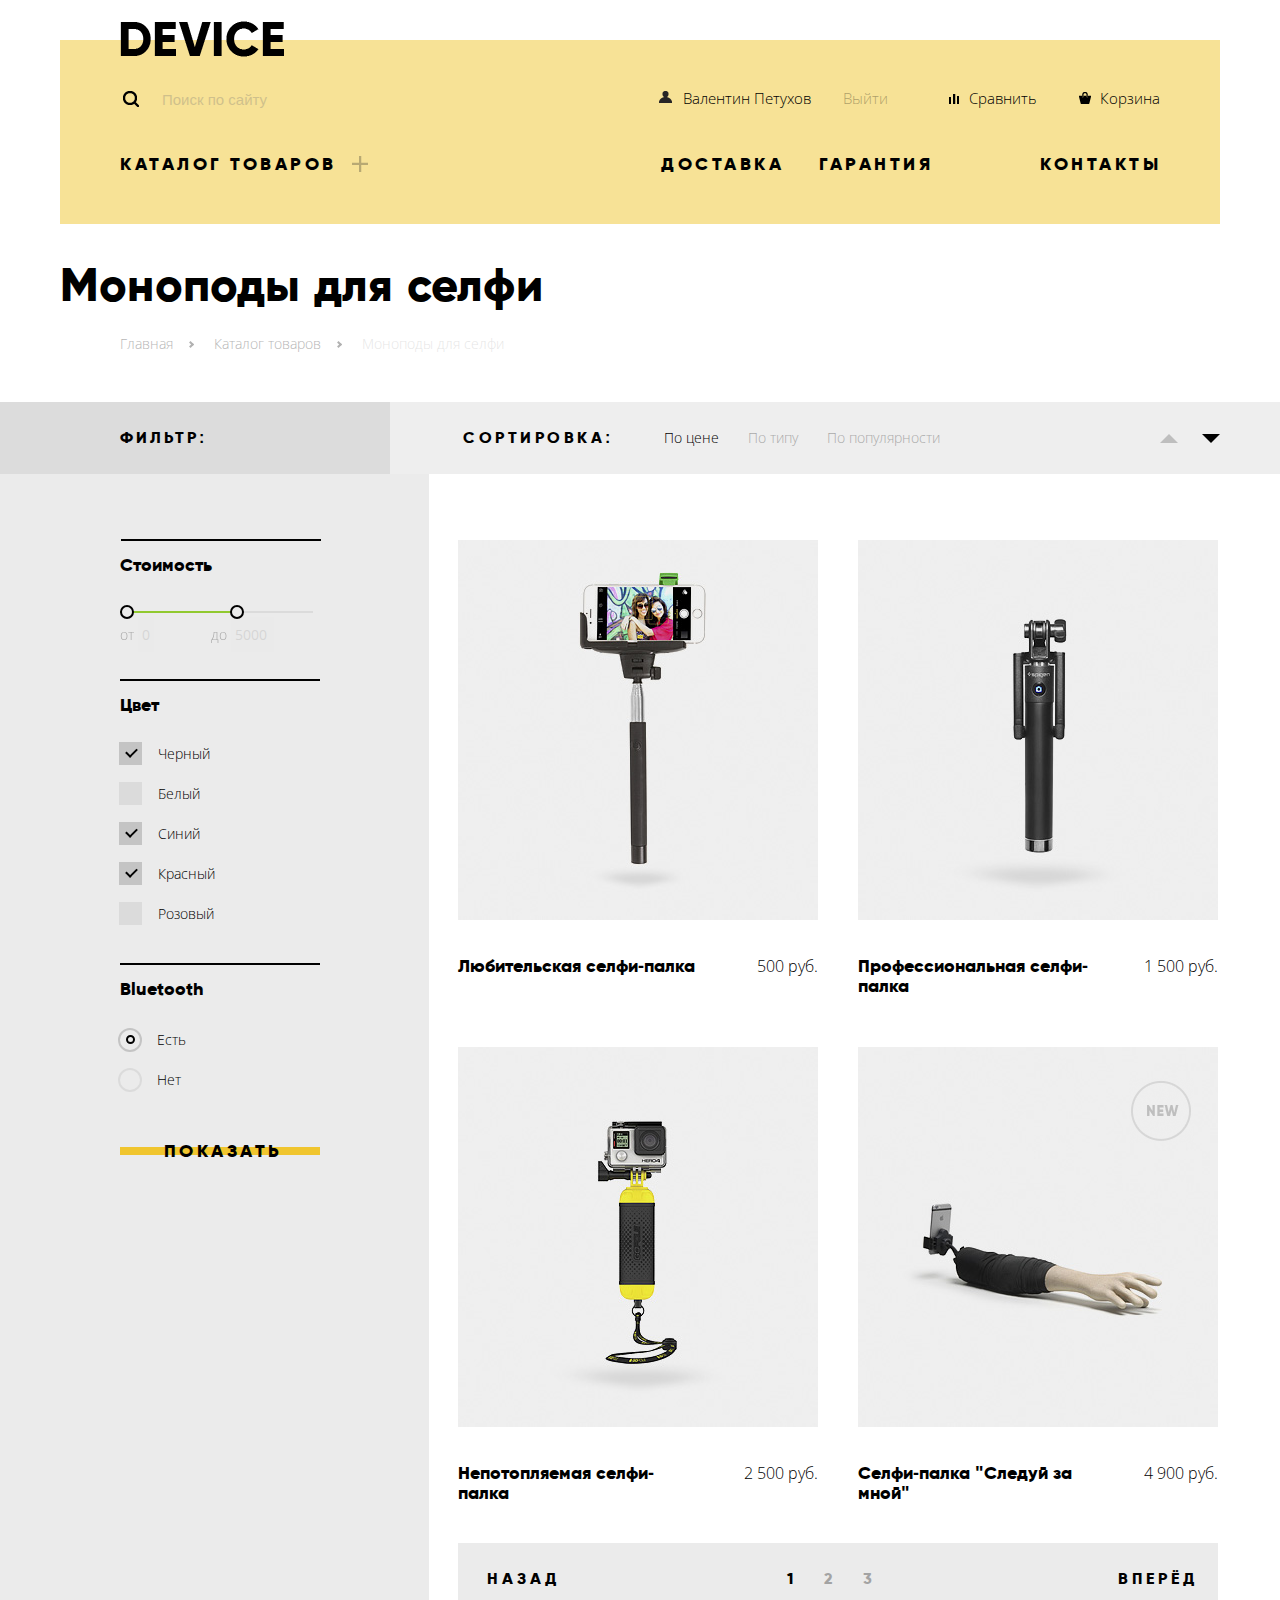
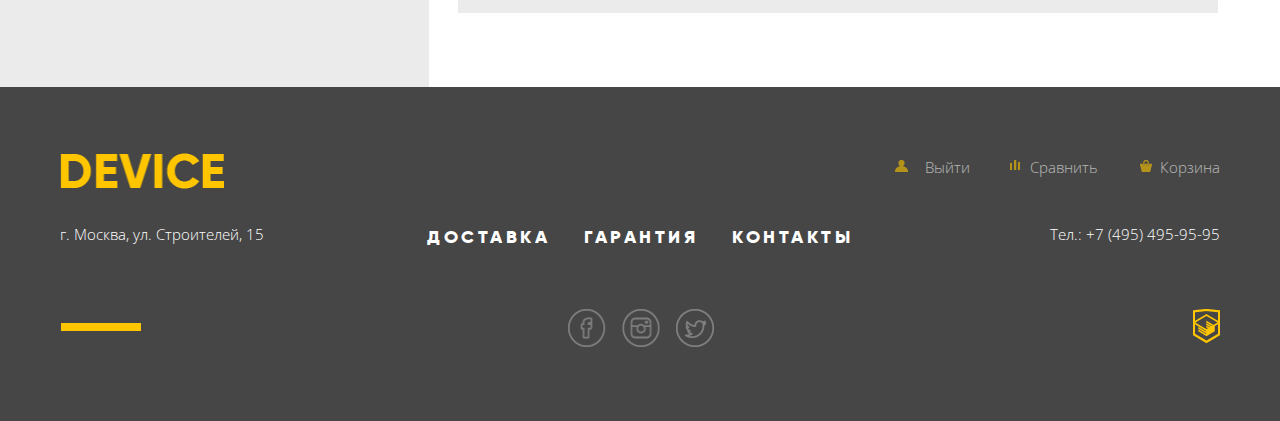
==== catalog.html @ b710d236 "задание 47" ====
<!DOCTYPE HTML>
<html lang="ru">
  <head>
    <meta charset="utf-8">
    <title>Device: Моноподы для селфи</title>
    <link href="https://fonts.googleapis.com/css?family=Open+Sans:300,400&amp;subset=cyrillic" rel="stylesheet">
    <link href="css/style.css" rel="stylesheet">
    <link rel="stylesheet" href="css/normalize.css">
  </head>
  <body>
    <header class="container">
      <div class="page-header">
        <div class="logo">
          <a href="index.html"><img src="img/logo.png" alt="Device" width="164" height="36"></a>
        </div>
        <div class="searcher-and-functions">
          <div class="searcher">
            <form action="https://echo.htmlacademy.ru" method="get">
              <input type="text" id="search" name="search"
              value="" placeholder="Поиск по сайту">
              <label for="search">
                <div class="btn">Найти</div>
              </label>
            </form>
          </div>
          <div class="head-btn user">
            <a href="#" class="btn">Валентин Петухов</a>
          </div>
          <div class="head-btn exit">
            <a href="#" class="btn">Выйти</a>
          </div>
          <div class="head-btn compare">
            <a href="#" class="btn">Сравнить</a>
          </div>
          <div class="head-btn bucket">
            <a href="#" class="btn">Корзина</a>
          </div>
        </div>
        <nav class="nav-menu-header">
            <div class="catalog-header">
              <a href="#"><h2>Каталог товаров</h2></a>
              <div class="hidden-menu">
                <ul>
                  <li><a href="#">Виртуальная реальность</a></li>
                  <li><a href="#">Моноподы для селфи</a></li>
                  <li><a href="#">Экшн-камеры</a></li>
                </ul>
                <ul>
                  <li><a href="#">Фитнес-браслеты</a></li>
                  <li><a href="#">Умные часы</a></li>
                </ul>
                <ul>
                  <li><a href="#">Квадрокоптеры</a></li>
                </ul>
               </div>
            </div>
            <div class="delivery-header"><a href="#"><h2>Доставка</h2></a>
            </div>
            <div class="warranty-header"><a href="#"><h2>Гарантия</h2></a>
            </div>
            <div class="contacts-header"><a href="#"><h2>Контакты</h2></a>
            </div>
        </nav>
      </div>
    </header>
    <main>
      <div class="container">
        <div class="caption">
          <h1>Моноподы для селфи</h1>
        </div>
      </div>
      <div class="container">
        <div class="breadcrumbs">
          <a href="#">Главная</a>
          <a href="#">Каталог товаров</a>
          <span>Моноподы для селфи</span>
        </div>
      </div>
      <div class="head-background">
        <div class="head-content container">
          <div class="head-word">
            <b>Фильтр:</b>
          </div>
          <div class="sorting">
            <b>Сортировка:</b>
            <div class="sort-type">
              <input type="radio" name="sort-me-now" id="prices" checked>
              <label for="prices">По цене</label>
              <input type="radio" name="sort-me-now" id="type">
              <label for="type">По типу</label>
              <input type="radio" name="sort-me-now" id="popular">
              <label for="popular">По популярности</label>
            </div>
            <div class="more-less">
              <input type="radio" name="more" id="more">
              <label for="more"></label>
              <input type="radio" name="more" id="less" checked>
              <label for="less"></label>
            </div>
          </div>
        </div>
      </div>
      <div class="main-background">
        <div class="flex-main-into">
          <div class="flex-form-into">
            <form action="https://echo.htmlacademy.ru" method="get">
              <div class="price-range">
                <p>Стоимость</p>
                <div class="range-controls">
                    <div class="scale">
                      <div class="bar"></div>
                    </div>
                    <div class="toggle toggle-min"></div>
                    <div class="toggle toggle-max"></div>
                </div>
                <div class="price-controls">
                    <label class="min-price">от <input name="min-price" type="text" value="0"></label>
                    <label class="max-price">до <input name="max-price" type="text" value="5000"></label>
                </div>
              </div>
              <div class="color-type">
                <b>Цвет</b>
                <input type="checkbox" name="black" id="black" checked>
                <label for="black">Черный</label>
                <input type="checkbox" name="white" id="white">
                <label for="white">Белый</label>
                <input type="checkbox" name="blue" id="blue" checked>
                <label for="blue">Синий</label>
                <input type="checkbox" name="red" id="red" checked>
                <label for="red">Красный</label>
                <input type="checkbox" name="pink" id="pink">
                <label for="pink">Розовый</label>
              </div>
              <div class="blue-type">
                <b>Bluetooth</b>
                <div>
                  <input type="radio" name="yes-no" id="yes" checked>
                  <label for="yes">Есть</label>
                </div>
                <div>
                  <input type="radio" name="yes-no" id="no">
                  <label for="no">Нет</label>
                </div>
              </div>
            <div class="show-it">
              <a href="#">Показать</a>
            </div>
            </form>
          </div>
          <div class="flex-sorter">
            <div class="stuff-group">
              <article class="item-1">
                <img src="img/item-1.jpg" alt="Любительская селфи-палка"
                  width="360" height="380">
                <div class=name-price>
                  <a href="#">Любительская селфи-палка</a>
                  <div class= "cost">500 руб.</div>
                </div>
                <div class="in-basket">
                  <a href="#">В корзину</a>
                </div>
                <div class="add-to">
                  <a href="#">Добавить к сравнению</a>
                </div>
              </article>
              <article class="item-2">
                <img src="img/item-2.jpg" alt="Профессиональная селфи-палка"
                  width="360" height="380">
                <div class=name-price>
                  <a href="#">Профессиональная селфи-палка</a>
                  <div class= "cost">1 500 руб.</div>
                </div>
                <div class="in-basket">
                  <a href="#">В корзину</a>
                </div>
                <div class="add-to">
                  <a href="#">Добавить к сравнению</a>
                </div>
              </article>
              <article class="item-3">
                <img src="img/item-3.jpg" alt="Непотопляемая селфи-палка"
                  width="360" height="380">
                <div class=name-price>
                  <a href="#">Непотопляемая селфи-палка</a>
                  <div class= "cost">2 500 руб.</div>
                </div>
                <div class="in-basket">
                  <a href="#">В корзину</a>
                </div>
                <div class="add-to">
                  <a href="#">Добавить к сравнению</a>
                </div>
              </article>
              <article class="item-4 new-thing">
                <img src="img/item-4.jpg" alt="Следуй за мной"
                  width="360" height="380">
                <div class=name-price>
                  <a href="#">Селфи-палка "Следуй за мной"</a>
                  <div class= "cost">4 900 руб.</div>
                </div>
                <div class="in-basket">
                  <a href="#">В корзину</a>
                </div>
                <div class="add-to">
                  <a href="#">Добавить к сравнению</a>
                </div>
              </article>
            </div>
            <div class="navigator">
                <div class="backward">
                  <a href="#prev">Назад</a>
                </div>
                <div class="pages">
                  <a class="btn">1</a>
                  <a href="#2" class="btn">2</a>
                  <a href="#3" class="btn">3</a>
                </div>
                <div class="forward">
                  <a href="#next">Вперёд</a>
                </div>
            </div>
          </div>
        </div>
      </div>
    </main>
    <footer class="page-footer">
      <div class="flex-footer">
        <div class="logo-functions">
          <div class="logo">
            <a href="index.html"><img src="img/logo-f.png" alt="DEVICE" width="164" height="36"></a>
          </div>
          <div class="functions">
            <div class="foot-btn enter-f">
              <a href="#" class="btn">Выйти</a>
            </div>
            <div class="foot-btn compare-f">
              <a href="#" class="btn">Сравнить</a>
            </div>
            <div class="foot-btn bucket-f">
              <a href="#" class="btn">Корзина</a>
            </div>
          </div>
        </div>
        <nav class="nav-menu-adress">
          <p>г. Москва, ул. Строителей, 15</p>
          <div class="nav-menu-footer">
            <div class="delivery-footer"><a href="#">Доставка</a>
            </div>
            <div class="warranty-footer"><a href="#">Гарантия</a>
            </div>
            <div class="contacts-footer"><a href="#">Контакты</a>
            </div>
          </div>
          <p>Тел.: +7 (495) 495-95-95</p>
        </nav>
        <div class="friends-home">
          <div class="friends">
            <a class="social-btn" href="https://facebook.com"><img src="img/facebook.png" alt="facebook" width="38" height="38"></a>
            <a class="social-btn" href="https://instagram.com"><img src="img/insta.png" alt="instagram" width="38" height="38"></a>
            <a class="social-btn" href="https://twitter.com"><img src="img/twitter.png" alt="twitter" width="38" height="38"></a>
          </div>
          <div class="academy">
            <a class="btn" href="https://htmlacademy.ru/intensive/htmlcss"><img src="img/htmlacademy.png" alt="Html academy" width="27" height="34"></a>
          </div>
        </div>
        </div>
    </footer>
  </body>
</html>
---- css/style.css ----
@font-face {
    font-family: 'Gilroy-300';
    src: url('./../fonts/gilroy-300-normal.woff2') format('woff2'), url('./../fonts/gilroy-300-normal.woff') format('woff'), url('./../fonts/gilroy-300-normal.ttf') format('truetype');
    font-weight: 300;
    font-style: normal;
}

@font-face {
    font-family: 'Gilroy';
    src: url('./../fonts/gilroy-800-normal.woff2') format('woff2'), url('./../fonts/gilroy-800-normal.woff') format('woff'), url('./../fonts/gilroy-800-normal.ttf') format('truetype');
    font-weight: 800;
    font-style: normal;
}

body {
  font-family: 'Open Sans', 'Roboto', sans-serif;
  font-size: 15px;
  line-height: 30px;
  min-width: 1200px;
  font-weight: 300;
  margin: 0;
  padding: 0;
}

body h1,
body h2 {
  font-family: 'Gilroy', sans-serif;
  font-size: 47px;
  line-height: 60px;
  color: black;
  font-weight: 800;
  font-style: normal;
}

main {
font-family: 'Open Sans', 'Roboto', sans-serif;
font-size: 14px;
line-height: 36px;
font-weight: 300;
background-color: white;
}

.container {
  width: 1160px;
  margin: 0 auto;
  padding: 0 20px;
}

a {
  text-decoration: none;
  color:inherit;
}

.page-header {
  display:flex;
  flex-direction: column;
  padding-left: 60px;
  padding-right: 60px;
  background-image:linear-gradient(to bottom, rgb(255, 255, 255) 40px, rgb(247, 226, 150) 40px);
  position: relative;
  font-size: 15px;
  line-height: 36px;
}

.page-header .logo {
  margin-bottom:11px;
  margin-top:21px;
  margin-left: 0;
}

.logo:hover {
  opacity: 0.6;
}

.logo:active {
  opacity: 0.3;
}

.searcher-and-functions {
  display:flex;
  margin-bottom: 15px;
}

.searcher {
  width:430px;
  margin-right:71px;
  padding-left: 40px;
  position: relative;
}

.searcher::before {
  content: "";
  position: absolute;
  top:11px;
  left:3px;
  background: url("./../img/search.png") no-repeat;
  width: 16px;
  height: 16px;
}

.searcher input {
  background-color: inherit;
  border:none;
  opacity: 0.3;
  margin-right: 156px;
  vertical-align: middle;
  font-size: 15px;
  line-height: 36px;

}

.searcher input:hover {
  opacity: 0.6;
}

.searcher input:focus {
  opacity: 1;
  outline: 0;
}

.searcher input:focus + label {
  display:inline-block;
}

.searcher input:focus + label::before {
  content: "";
  width:441px;
  height:2px;
  background-color: black;
  position:absolute;
  top:36px;
  left:0;
}

.searcher label {
  outline:2px solid black;
  display:none;
  width: 75px;
  text-align: center;
}

.searcher label:hover {
  background-color: black;
  color:white;
  display:inline-block;
}

.searcher label:active {
  color: gray;
}

.searcher label:active::after {
  content: "";
  width:441px;
  height:2px;
  background-color: black;
  position:absolute;
  top:36px;
  left:0;
}

.head-btn {
  width:100px;
  position: relative;
}

.head-btn a {
  padding-left: 27px;
}

.head-btn:hover {
  opacity: 0.6;
}

.head-btn:active {
  opacity: 0.3;
}

.user {
  min-width:160px;
}

.enter {
  margin-right:180px;
}

.enter::before,
.user::before,
.enter-f::before {
  content: "";
  position: absolute;
  top:11px;
  left:3px;
  background: url("./../img/user.png") no-repeat;
  width: 13px;
  height:12px;
}

.exit {
  margin-right: 28px;
}
.exit a {
  opacity: 0.3;
}

.compare{
  margin-right:20px;
}

.compare::before,
.compare-f::before {
  content: "";
  position: absolute;
  top:14px;
  left:7px;
  background: url("./../img/compare.png") no-repeat;
  width: 10px;
  height:10px;
}

.bucket,
.bucket-f {
  text-align: right;
}

.bucket::before,
.bucket-f::before {
  content: "";
  position: absolute;
  top:12px;
  left:18px;
  background: url("./../img/cart.png") no-repeat;
  width: 12px;
  height:12px;
}

.nav-menu-header {
  display:flex;
  margin-bottom: 30px;
}

.nav-menu-header h2 {
font-family: 'Gilroy', sans-serif;
font-size: 18px;
color: black;
font-weight: 800;
font-style: normal;
text-transform: uppercase;
letter-spacing: 3.5px;
padding: 0;
margin: 0;
}

.nav-menu-header h2:hover {
  opacity: 0.6;
}

.nav-menu-header div:active {
  opacity: 0.3;
}

.catalog-header {
  width:350px;
  margin-left:0;
  margin-right: 191px;
  position: relative;
}

.catalog-header::after {
  content: "";
  width:16px;
  height:16px;
  background-color: transparent;
  background-image: url("./../img/plus.png");
  position: absolute;
  top:36%;
  right:102px;
  z-index: 10;
}

.catalog-header::after:hover {
  opacity: 0.6;
}

.delivery-header {
  width:158px;
}

.warranty-header {
  width: 120px;
}

.contacts-header {
  text-align: right;
  width: 120px;
  margin-left: auto;
  margin-right: 0;
  padding-right: 0;

}

.hidden-menu {
  display:flex;
  position:absolute;
  top: 40px;
  left: -60px;
  width: 1160px;
  background-color: rgb(247, 226, 150);
  z-index: 100;
  display: none;
  padding-bottom: 13px;
  padding-top: 13px;

}

.hidden-menu ul {
  list-style: none;
  margin-left: 0;
  margin-right: 40px;
  padding-left: 0;
  width: 160px;
}

.hidden-menu ul:first-child {
  width:200px;
  margin-left: 60px;
}

.hidden-menu a:hover {
  opacity: 0.6;
}

.hidden-menu a:active {
  opacity: 0.3;
}

.catalog-header:hover .hidden-menu {
  display:flex;
}

.shift-container {
  overflow: hidden;
}

.flex-slider-1 {
  display:flex;
  background-image:linear-gradient(to top, rgb(255, 255, 255) 481px, rgb(247, 226, 150) 481px);
  width:3480px;
  height: 595px;
}

.flex-slider-1 h2 {
letter-spacing: 0.8px;
word-spacing: -5px;
line-height: 57px;
margin-bottom:0;
}

.slider-shifter {
  position: relative;
}

.slider-shifter input[type=radio] {
    display: none;
}

.slider-controls label {
    display: inline-block;
    width: 4px;
    height: 4px;
    padding-right: 0 17px;
    border: 3px solid rgb(0, 0, 0);
    opacity: 0.3;
    border-radius: 50%;
    cursor: pointer;
    z-index: 11;
    position: absolute;
}

.slider-controls label:first-child{
  top:334px;
  left:1001px;
}

.slider-controls label:nth-child(2){
  top:334px;
  left:1034px;
}

.slider-controls label:last-child{
  top:334px;
  left:1067px;
}

.flex-slider-1 article {
  display:flex;
  width:1160px;
}

#btn-1:hover ~ .slider-controls label[for="btn-1"],
#btn-2:hover ~ .slider-controls label[for="btn-2"],
#btn-3:hover ~ .slider-controls label[for="btn-3"] {
    opacity: 0.4;
}

#btn-1:checked ~ .slider-controls label[for="btn-1"],
#btn-2:checked ~ .slider-controls label[for="btn-2"],
#btn-3:checked ~ .slider-controls label[for="btn-3"] {
    opacity: 1;
}

#btn-1:checked ~.shift-container .flex-slider-1 {
    transform:translate(0);
}

#btn-2:checked ~.shift-container .flex-slider-1 {
    transform:translate(-1160px);
}

#btn-3:checked ~.shift-container .flex-slider-1 {
    transform:translate(-2320px);
}


.flex-slider-1 .promo-1 img {
  margin-left:91px;
  margin-top: 4px;
  margin-right: 125px;
}

.flex-slider-1 .promo-2 img {
  margin-left:120px;
  margin-top: 15px;
  margin-right: 135px;
}

.flex-slider-1 .promo-3 img {
  margin-left: 30px;
  margin-top: 68px;
  margin-right: 44px;
}

.flex-slider-1 .artic-text {
  margin-right: 0px;
  padding-right: 0;
  padding-top: 43px;
  width: 510px;
  display:flex;
  flex-direction: column;
  position: relative;
}

.flex-slider-1 .artic-text::before {
  content: "";
  width: 100px;
  height: 7px;
  position: absolute;
  background-color: white;
  top:40px;
  left:1px;
}

.promo-1 .artic-text::after {
  content: "01";
  font-family: 'Gilroy', sans-serif;
  font-size: 179px;
  position: absolute;
  left: 330px;
  top:65px;
  color: white;
  z-index: -10;
}

.promo-2 .artic-text::after {
  content: "02";
  font-family: 'Gilroy', sans-serif;
  font-size: 179px;
  position: absolute;
  left: 330px;
  top:65px;
  color: white;
  z-index: -10;
}

.promo-3 .artic-text::after {
  content: "03";
  font-family: 'Gilroy', sans-serif;
  font-size: 179px;
  position: absolute;
  left: 330px;
  top:65px;
  color: white;
  z-index: -10;
}

.artic-text p {
  margin-bottom: 40px;
  margin-top: 19px;
  word-spacing: 1px;
  width:450px;
  line-height: 30px;
}
.flex-slider-1 .details {
  height:40px;
  width:220px;
  text-align: center;
  margin-left: 2px;
  position:relative;
  margin-bottom: 50px;
}

.flex-slider-1 .details::before {
  content:"";
  position: absolute;
  width:220px;
  height: 8px;
  background-color: rgb(240, 197, 46);
  top:15px;
  left:0;
  z-index: -10;
}

.flex-slider-1 .details:hover {
  background-color: rgb(240, 197, 46);
}

.details a {
  text-decoration: none;
  width:220px;
  font-family: 'Gilroy', sans-serif;
  font-size: 18px;
  color: black;
  font-weight: 800;
  font-style: normal;
  text-transform: uppercase;
  letter-spacing: 3.5px;
  vertical-align: middle;
  display: inline-block;
}

.details a:active {
  opacity: 0.3;
}

.article-options {
  display: flex;
  justify-content: flex-start;
  font-family: 'Open Sans', 'Roboto', sans-serif;
  font-size: 13px;
  line-height: 20px;
  font-weight: 300;
  width: 460px;
  margin:0;
  padding:0;
}

.article-options div {
  width:140px;
}

.article-options div:first-child {
  width:160px;
}

.article-options p {
  font-family: 'Gilroy', sans-serif;
  font-size: 36px;
  color: black;
  font-weight: 300;
  font-style:normal;
  line-height: 55px;
  margin:0;
  padding:0;
  padding-bottom: 5px;
}

.catalog-flex {
  display: flex;
  justify-content: space-between;
  list-style: none;
}

.catalog-flex p {
  text-decoration: none;
  font-family: 'Gilroy', sans-serif;
  font-size: 16px;
  line-height: 22px;
  color: black;
  font-weight: 800;
  font-style: normal;
  letter-spacing: 1.2px;
  width:160px;
}

.catalog-flex .catalog-image {
  width:160px;
  height:160px;
  background-color: rgb(247, 226, 150);
  text-align: center;
  margin-bottom: 36px;
  position:relative;
}

.catalog-flex li:hover .catalog-image {
  background-color: rgb(240, 197, 46);
}

.catalog-flex li:active img,
.catalog-flex li:active p {
  opacity:0.3;
}

.catalog-flex img {
  position: absolute;
  top: 50%;
  left: 50%;
  transform: translate(-50%, -50%);
}

.catalog-flex li:nth-child(2) img {
  top: 63%;
}

.slider-shifter-2 {
  display:flex;
  margin: 0 auto;
  background-image:linear-gradient(to bottom, rgb(255, 255, 255) 168px, rgb(229, 229, 229) 168px, rgb(229, 229, 229) 456px, rgb(255, 255, 255) 456px );
  padding: 56px 140px 135px 180px;
  position: relative;
}

.slider-controls-2 {
  width:280px;
  padding-top: 58px;
  position: relative;
}

.slider-controls-2 ul {
  list-style: none;
  font-family: 'Gilroy', sans-serif;
  font-size: 16px;
  color: black;
  font-weight: 800;
  font-style: normal;
  text-transform: uppercase;
  letter-spacing: 3.5px;
  padding-left: 2px;
  padding-top: 20px;
}

.slider-controls-2 li {
  margin-bottom: 25px;
  width:160px;
  height:40px;
  text-align: center;
  position: relative;
  vertical-align: middle;
}

.slider-shifter-2 input[type=radio] {
  display: none;
}

.shift-container-2 {
  overflow: hidden;
  width:880px;
}

.flex-slider-2 {
  display: flex;
  width:2640px;
}

.flex-slider-2 div {
  display: flex;
  width:880px;
  height:320px;
  padding-left: 120px;
  padding-top: 40px;
  flex-direction: column;
  flex-wrap: wrap;
  }

.slider-controls-2 label {
  position: relative;
}

#btn-11:checked ~ .slider-controls-2 label[for="btn-11"],
#btn-12:checked ~ .slider-controls-2 label[for="btn-12"],
#btn-13:checked ~ .slider-controls-2 label[for="btn-13"] {
    color: rgb(236, 215, 126);

}

.slider-controls-2 li::before {
  content: "";
  width:160px;
  height:8px;
  background-color: rgb(240, 197, 46);
  position: absolute;
  top:14px;
  left:-2px;
}

.slider-controls-2 label:hover,
.slider-controls-2 li:hover {
  cursor: pointer;
}

.slider-controls-2 li:hover::before {
  content: "";
  width:160px;
  height:40px;
  background-color: rgb(240, 197, 46);
  position: absolute;
  top:-3px;
  left:-2px;
}

#btn-11:checked ~ .slider-controls-2 li:first-child::before,
#btn-12:checked ~ .slider-controls-2 li:nth-child(2)::before,
#btn-13:checked ~ .slider-controls-2 li:last-child::before {
  content: "";
  width:280px;
  height:40px;
  background-color: black;
  position: absolute;
  top:-3px;
  left:-2px;
}

.slider-controls-2::after {
  content: "";
  width:7px;
  height:320px;
  background-color: black;
  position: absolute;
  top:12px;
  right:-5px;
}

.shift-container-2 h2 {
  letter-spacing: 1.1px;
  padding:0;
  margin:0;
  padding-top: 38px;
  padding-left: 2px;
  padding-bottom: 12px;
}

.shift-container-2 p {
  letter-spacing: 0.3px;
  width: 400px;
  line-height: 30px;
}

.shift-container-2 img {
  margin-top: 57px;
  margin-left: 93px;
}

#btn-11:checked ~.shift-container-2 .flex-slider-2 {
    transform:translate(0);
}

#btn-12:checked ~.shift-container-2 .flex-slider-2 {
    transform:translate(-880px);
}

#btn-13:checked ~.shift-container-2 .flex-slider-2 {
    transform:translate(-1760px);
}

.firms {
  display: flex;
  justify-content: space-between;
  align-items: center;
  margin-bottom: 98px;
}

.firms a {
  display: inline-block;
  width: 260px;
  height: 100px;
  background-image:url("./../img/sprites.png");
}

.firms a:hover {
  background-position: -298px 0;
}

.firms a:nth-child(2) {
  background-position: 0 -149px;
}

.firms a:nth-child(2):hover {
  background-position: -298px -148px;
}

.firms a:nth-child(3) {
  background-position: 0 -297px;
}

.firms a:nth-child(3):hover {
  background-position: -297px -298px;
}

.firms a:nth-child(4) {
  background-position: 0 -447px;
}

.firms a:nth-child(4):hover {
  background-position: -297px -446px;
}

.about-and-contacts {
  display: flex;
  padding-bottom: 78px;
}

.about-and-contacts h2 {
  padding: 0;
  margin: 0;
  word-spacing: -6px;
  letter-spacing: 1px;
  padding-top: 40px;
  padding-bottom: 22px;
}

.about-and-contacts .about-us {
  width:520px;
}

.about-us,
.contacts {
  position: relative;
}

.about-and-contacts p {
  padding-bottom: 15px;
  font-size: 15px;
  line-height: 30px;
}

.about-us ul {
  list-style: none;
  font-family: 'Gilroy', sans-serif;
  font-size: 16px;
  line-height: 30px;
  font-weight: 800;
  font-style: normal;
  padding-top: 42px;
  padding-left: 37px;
}

.about-us li {
  margin-bottom: 10px;
  position: relative;
}

.about-us li::before {
  content: "";
  width: 4px;
  height: 4px;
  border: 3px solid rgb(0, 0, 0);
  border-radius: 50%;
  opacity: 0.3;
  z-index: 11;
  position: absolute;
  top:10px;
  left:-35px;
}

.contacts p {
  padding-left: 2px;
}

.about-us::before {
  content: "";
  width:80px;
  height: 7px;
  background-color: black;
  position: absolute;
  top:-6px;
  left:1px;
}

.contacts::before {
  content: "";
  width:80px;
  height: 7px;
  background-color: black;
  position: absolute;
  top:-6px;
  left:81px;
}

.about-and-contacts .about-more {
  height:40px;
  width:260px;
  text-align: center;
  position:relative;
  margin-top: 60px;
  z-index: 2;
}

.about-and-contacts .about-more::before {
  content:"";
  position: absolute;
  width:260px;
  height: 8px;
  background-color: rgb(240, 197, 46);
  top: 15px;
  left:0;
  z-index: -10;
}

.about-and-contacts a {
  text-decoration: none;
  font-family: 'Gilroy', sans-serif;
  font-size: 18px;
  font-weight: 800;
  font-style: normal;
  text-transform: uppercase;
  letter-spacing: 3.5px;
  vertical-align: middle;
  display: inline-block;
  margin-left: 6px;
}

.about-and-contacts .about-more:hover {
  background-color: rgb(240, 197, 46);
}

.about-more a:active {
  opacity: 0.3;
}
.about-and-contacts .contacts {
  width: 560px;
  padding-left:78px;
}

.contacts img {
  padding:0;
  margin:0;
  padding-top: 5px;
}

.contacts .about-more {
  margin-left: 3px;
}

.page-footer {
  background-color: rgb(70, 70, 70);
}

.flex-footer {
  display: flex;
  flex-direction: column;
  color:white;
  width: 1160px;
  margin: 0 auto;
  padding: 65px 0;
  position: relative;
}

.logo-functions,
.nav-menu-adress,
.nav-menu-footer,
.functions {
  display: flex;
  justify-content: space-between;
  align-items: center;
}

.logo {
  width: 164px;
}

.functions {
  align-self: flex-end;
  margin-bottom: 17px;
}

.foot-btn {
  width: 85px;
  opacity: 0.6;
  margin-left: 20px;
  position: relative;
}

.foot-btn:hover {
  opacity: 1;
}

.enter-f::before {
  background: url("./../img/user-f.png") no-repeat;
}

.compare-f::before {
  background: url("./../img/compare-f.png") no-repeat;
}

.bucket-f::before {
  background: url("./../img/cart-f.png") no-repeat;
}

.enter-f::before,
.compare-f::before,
.bucket-f::before {
  top:8px;
  left:-20px;
}

.enter-f::before {
  left: -30px;
}

.bucket-f::before {
  left:5px;
}

.nav-menu-adress,
.nav-menu-footer {
  padding-top: 5px;
}

.nav-menu-footer div{
  font-family: 'Gilroy', sans-serif;
  font-size: 18px;
  line-height: 24px;
  color: white;
  font-weight: 800;
  font-style: normal;
  text-transform: uppercase;
  letter-spacing: 3.5px;
  margin-right: 34px;
}

.nav-menu-footer div:hover,
.academy:hover,
.friends a:hover {
    opacity: 0.6;
}

.nav-menu-footer div:active,
.academy:active,
.foot-btn:active {
    opacity: 0.3;
}

.friends-home {
  display: flex;
  justify-content: flex-end;
  padding-top: 45px;
}

.friends::after {
  content: "";
  width:80px;
  height: 8px;
  background-color: rgb(255, 198, 0);
  position: absolute;
  right:585px;
  bottom:25px;
}

.friends {
  margin:auto;
  padding-left: 40px;
  position: relative;
}

.friends a {
  margin-right: 12px;
  opacity: 0.3;
}

.friends a:active {
  opacity: 0.1;
}

.modal-content-map {
  position: fixed;
  top: 15%;
  left: 19%;
  display: none;
  width: 960px;
  height: 560px;
  box-shadow: 0 10px 20px rgba(70, 70, 70, 0.5);
  z-index: 15;
}

.js-open-map {
  cursor: pointer;
}

.modal-content-show {
  display: flex;
}

.modal-content-show-2 {
  display: flex;
}

.modal-content-close {
  position: absolute;
  top: 20px;
  right: 20px;
  border-radius: 50%;
  width: 50px;
  height: 50px;
  font-size: 0;
  background-color: rgb(247, 226, 150);
  border: 0;
  cursor: pointer;
}

.modal-content-close::before {
  content: "";
  position: absolute;
  width:23px;
  height: 22px;
  top: 27%;
  left: 27%;
  background-color: transparent;
  background-image: url("./../img/modal-close.png");
  z-index: 140;
}

.write-us {
  display: none;
  position: fixed;
  top: 15%;
  left: 19%;
  width: 760px;
  height: 554px;
  background-color: rgb(255, 255, 255);
  box-shadow: 0 10px 20px rgba(70, 70, 70, 0.5);
  z-index: 15;
  justify-content: space-between;
  flex-wrap: wrap;
  padding: 0 100px;
}

.write-us div {
  display: flex;
  flex-direction: column;
}

.your-user,
.your-mail,
.your-text {
  background-color: rgb(242, 242, 242);
}

.your-user,
.your-mail {
  width: 360px;
  height: 50px;
}

.write-us label {
  text-decoration: none;
  font-family: 'Gilroy', sans-serif;
  font-size: 16px;
  line-height: 22px;
  color: black;
  font-weight: 800;
  font-style: normal;
  letter-spacing: 1.2px;
}

.first-field,
.second-field {
  margin-top: 100px;
  margin-bottom: 15px;
}

.third-field {
  margin-bottom: 10px;
}

.send-btn {
  border: none;
  background: none;
  text-decoration: none;
  font-family: 'Gilroy', sans-serif;
  font-size: 16px;
  font-weight: 800;
  font-style: normal;
  text-transform: uppercase;
  letter-spacing: 3.5px;
  vertical-align: middle;
  display: inline-block;
  position: relative;
  margin: 0;
  padding: 0;
  margin-bottom: 70px;
  height: 40px;
  text-align: center;
  width:200px;
}

.send-btn::before {
  content:"";
  position: absolute;
  width:200px;
  height: 8px;
  background-color: rgb(240, 197, 46);
  top: 15px;
  left: 0px;
  z-index: -10;
}

.send-btn:hover {
  background-color: rgb(240, 197, 46);
}

.modal-content-close-2 {
    position: absolute;
    top: 20px;
    right: 20px;
    border-radius: 50%;
    width: 50px;
    height: 50px;
    font-size: 0;
    background-color: rgb(247, 226, 150);
    border: 0;
    cursor: pointer;
  }

  .modal-content-close-2::before {
    content: "";
    position: absolute;
    width:23px;
    height: 22px;
    top: 27%;
    left: 27%;
    background-color: transparent;
    background-image: url("./../img/modal-close.png");
    z-index: 140;
  }
}

/*=============Стили второго слайдв==================== */

.caption {
  padding: 3px 0px 0px 60px;
}

.caption h1 {
  letter-spacing: 0.2px;
  margin-bottom: 0;
}

.breadcrumbs {
  padding-left: 60px;
  padding-bottom: 40px;
  padding-top: 11px;
  margin:0;
}

.breadcrumbs a {
  position: relative;
  padding-right: 37px;
  opacity: 0.3;
  color: inherit;
}

.breadcrumbs a:hover {
  opacity: 0.6
}

.breadcrumbs a:active {
  opacity: 0.1;
}

.breadcrumbs span {
  opacity: 0.1;
}

.breadcrumbs a:first-child::after,
.breadcrumbs a:nth-child(2)::after {
  content: "";
  width: 3px;
  height: 3px;
  border: 2px solid black;
  position: absolute;
  top:8px;
  right:17px;
  transform: rotate(45deg);
  border-left: none;
  border-bottom: none;
}

.head-background {
  min-height: 70px;
  background-image: linear-gradient(to right, rgb(220, 220, 220) 33.5%, rgb(238, 238, 238) 33.5%);
}

.head-content {
  display:flex;
  justify-content: space-between;
  min-height: 70px;
}

.head-word  {
  margin: 0;
  width: 328px;
  position: relative;
  font-family: 'Gilroy', sans-serif;
  font-size: 16px;
  font-weight: 800;
  font-style: normal;
  text-transform: uppercase;
  letter-spacing: 3px;
  background-color: rgb(220, 220, 220);
  align-self: center;
  padding: 18px 0;
}

.head-word b {
  padding-left: 60px;
}

.head-word::after {
  content: "";
  width:200px;
  height:2px;
  position:absolute;
  background-color: rgb(0, 0, 0);
  top: 137px;
  left: 61px;
  z-index: 10;
}

.head-content .sorting {
  display: flex;
  position: relative;
  justify-content: space-between;
  align-self: center;
  width: 760px;
  flex-wrap: wrap;
  background-color: rgb(238, 238, 238);
  padding: 18px 0 18px 70px;
}

.sorting b {
  font-family: 'Gilroy', sans-serif;
  font-size: 16px;
  font-weight: 800;
  font-style: normal;
  text-transform: uppercase;
  letter-spacing: 3.5px;
  padding-left: 3px;
}

.sort-type {
  display: flex;
  justify-content: flex-start;
  flex-grow: 1;
  padding-left: 50px;
}

.sort-type label {
  padding-right: 29px;
  opacity: 0.3;
}

.sort-type input[type="radio"]:checked + label {
  opacity: 1;
}

.sort-type label:hover {
  opacity: 0.6;
}

.sort-type label:active {
  opacity: 1;
}

.sort-type a {
  text-decoration: none;
  color: inherit;
}
.sort-type input {
  display: none;
}

.more-less {
  position: relative;
  width: 60px;
}

.more-less label:first-of-type:after {
  content: "";
  position: absolute;
  border: 9px solid black;
  border-top-width: 0;
  border-bottom-color: black;
  border-right-color: transparent;
  border-left-color: transparent;
  top: 14px;
  left: 0px;
}

.more-less label:last-child:after {
  content: "";
  position: absolute;
  border: 9px solid black;
  border-bottom-width: 0;
  border-top-color: black;
  border-right-color: transparent;
  border-left-color: transparent;
  top: 14px;
  right: 0px;
}

.more-less label {
  opacity:0.2;
}

.more-less input[type="radio"]:checked + label {
  opacity:1;
}

.more-less label:hover {
  opacity:0.4;
}

.more-less label:active {
  opacity: 1;
}

.more-less input {
  display: none;
}


.flex-main-into {
  display: flex;
  width: 1160px;
  margin: 0 auto;
  padding: 0
}

.flex-form-into {
  width:268px;
  padding-right: 0px;
  padding-left: 60px;
  background-color: rgb(235, 235, 235);
  position: relative;
}

.main-background {
  background-image: linear-gradient(to right, rgb(235, 235, 235) 33.5%, rgb(255, 255, 255) 33.5%);
  min-height: 1213px;
}

.price-range {
  padding-top: 55px;
  padding-bottom: 8px;
}

.price-range p {
  font-family: 'Gilroy', sans-serif;
  font-size: 18px;
  color: black;
  font-weight: 800;
  font-style: normal;
  position: relative;
  padding-bottom: 10px;
}

.range-controls {
  padding-right: 75px;
  padding-bottom: 4px;
  position: relative;
}

.range-controls .scale {
  height: 2px;
  background: rgb(219, 219, 219);
}

.range-controls .bar {
  width: 60%;
  height: 2px;
  background: rgb(145, 201, 47);
}

.range-controls .toggle {
  position: absolute;
  top: -6px;
  left: 0px;
  cursor: pointer;
  width:10px;
  height:10px;
  border-radius: 50%;
  position:absolute;
  border:2px solid black;
  background: rgb(235, 235, 235);
  z-index: 10;
}

.range-controls .toggle:active {
  border:2px solid white;
  background: green;
}

.range-controls .toggle-max {
  left: 110px;
}

.price-controls {
  font-size: 0;
}

.price-controls label {
  font-size: 14px;
  display: inline-block;
  width: 34%;
  opacity: 0.3;
}

.price-controls input {
  font-family: 'Open Sans', 'Roboto', sans-serif;
  font-size: 14px;
  width: 8px;
  padding: 8px 4px;
  text-align: center;
  color: black;
  opacity: 0.3;
  border: none;
  background: rgb(235, 235, 235);
}

.max-price input {
  text-align: left;
  width: 35px;
}

.color-type b {
  font-family: 'Gilroy', sans-serif;
  font-size: 18px;
  font-weight: 800;
  font-style: normal;
  padding-bottom: 13px;
}

.color-type {
  display: flex;
  flex-direction: column;
  position: relative;
  min-height:284px;
  padding-top: 21px;
}

.color-type::before {
  content: "";
  width:200px;
  height:2px;
  position:absolute;
  background-color: rgb(0, 0, 0);
  top:13px;
  left:0px;
}

.color-type::after {
  content: "";
  width:200px;
  height:2px;
  position:absolute;
  background-color: rgb(0, 0, 0);
  top:297px;
  left:0px;
}

.color-type input[type="checkbox"] {
  display: none;
}

.color-type label {
  padding-left:38px;
  position: relative;
  margin-bottom: 4px;
}

.color-type label::before {
  content: "";
  width:23px;
  height:23px;
  position:absolute;
  background-color: rgb(219, 219, 219);
  top:6px;
  left:-1px;
  z-index: 15;
}

.color-type label:hover::before {
  background-color: rgb(206, 206, 206);
}

input[type="checkbox"]:checked + label::after {
  content: "";
  width:9px;
  height:5px;
  position:absolute;
  border:2px solid black;
  top:12px;
  left:6px;
  border-top: none;
  border-right: none;
  transform: rotate(-45deg);
  z-index: 20;
}

input[type="checkbox"]:checked + label::before {
  background-color: rgb(196, 196, 196);
}

.blue-type {
  display: flex;
  flex-direction: column;
  height:126px;
}

.blue-type b {
  font-family: 'Gilroy', sans-serif;
  font-size: 18px;
  font-weight: 800;
  font-style: normal;
  padding-bottom: 15px;
}

.blue-type input[type=radio] {
  display: none;
}

.blue-type div {
  padding-left: 37px;
  position: relative;
  padding-bottom: 4px;
}

.blue-type label:hover,
.color-type label:hover {
  cursor: pointer;
}

.blue-type label::after {
  content:"";
  width:20px;
  height:20px;
  position:absolute;
  border-radius: 50%;
  border:2px solid rgb(219, 219, 219);
  top:6px;
  left:-2px;
}

.blue-type label:hover::after {
  border:2px solid rgb(206, 206, 206);
}

.blue-type input[type="radio"]:checked + label::before {
  content:"";
  width:5px;
  height:5px;
  position:absolute;
  border-radius: 50%;
  border:2px solid black;
  top:13px;
  left:6px;
  z-index: 10;
}

.blue-type input[type="radio"]:checked + label::after {
  border:2px solid rgb(196, 196, 196);
}

.show-it {
  position: relative;
  height:40px;
  width:200px;
  text-align: center;
  margin-top: 31px;
  z-index: 2;
}

.show-it a {
  text-decoration: none;
  font-family: 'Gilroy', sans-serif;
  font-size: 18px;
  font-weight: 800;
  font-style: normal;
  text-transform: uppercase;
  letter-spacing: 3.5px;
  vertical-align: middle;
  padding: 5px 0;
  margin-left: 6px;
  display: inline-block;
}

.show-it a:active {
  opacity: 0.3;
}

.show-it::before {
  content:"";
  position: absolute;
  width:200px;
  height: 8px;
  background-color: rgb(240, 197, 46);
  top:19px;
  left:0;
  z-index: -1;
}

.show-it:hover {
  background-color: rgb(240, 197, 46);
}

.flex-sorter {
  display: flex;
  padding-left: 70px;
  padding-top: 0px;
  margin:0;
  width:760px;
  flex-direction: column;
}

.stuff-group {
  display: flex;
  flex-direction: row;
  flex-wrap: wrap;
  padding-top: 45px;
}

.stuff-group article {
  width:360px;
  position:relative;
}

.stuff-group article:hover img {
  opacity: 0.7;
}

article:hover .in-basket {
  visibility: visible;
}

article:hover .add-to {
  visibility: visible;
}

article .name-price {
  display:flex;
  justify-content: space-between;
  align-items: baseline;
  padding-bottom: 20px;
}

.cost {
  font-size: 16px;
}

.stuff-group article:nth-child(2n) {
  margin-left: 40px;
}

.new-thing::after {
  content: "";
  position: absolute;
  background: url("./../img/new.png") no-repeat center;
  top:52px;
  right:25px;
  z-index: 100;
  width:64px;
  height:65px;
}

.name-price a {
  font-family: 'Gilroy', sans-serif;
  font-size: 18px;
  line-height: 20px;
  font-weight: 800;
  font-style: normal;
  width: 245px;
  padding-bottom: 10px
}

.stuff-group img {
  padding-bottom: 15px;
  padding-top: 21px;
}

.in-basket {
  position: absolute;
  height:40px;
  width:200px;
  display:flex;
  margin-top: 31px;
  margin-left: -2px;
  z-index: 2;
  top:31%;
  left:21%;
  visibility: hidden;
  text-align: center;
}

.in-basket a {
  text-decoration: none;
  font-family: 'Gilroy', sans-serif;
  font-size: 18px;
  font-weight: 800;
  font-style: normal;
  text-transform: uppercase;
  letter-spacing: 3.5px;
  vertical-align: baseline;
  padding-top: 5px;
  padding-left: 40px;
  display: inline-block;
  text-align: center;
}

.in-basket a:active {
  opacity: 0.3;
}

.in-basket::before {
  content:"";
  position: absolute;
  width:200px;
  height: 8px;
  background-color: rgb(240, 197, 46);
  top: 18px;
  left: 0px;
  z-index: -1;
}

.in-basket:hover {
  background-color: rgb(240, 197, 46);
}

.add-to {
  position: absolute;
  z-index: 2;
  top:47%;
  left:30%;
  visibility: hidden;
}

.add-to a {
  font-family: 'Open Sans', 'Roboto', sans-serif;
  font-size: 13px;
  font-weight: 300;
  opacity: 0.5;
}

.add-to a:hover {
  opacity: 1;
}

.add-to a:active {
  opacity: 0.2;
}

.navigator {
  display: flex;
  justify-content: space-between;
  min-height:70px;
  margin-top:10px;
  background-color: rgb(235, 235, 235);
  width:760px;
  font-family: 'Gilroy', sans-serif;
  font-size: 16px;
  font-weight: 800;
  font-style: normal;
  text-transform: uppercase;
  letter-spacing: 4px;
  margin-bottom: 0px;
}

.navigator div {
  padding-top: 18px;
  width:120px;
  padding-left: 5px;
  text-align: center;
}

.navigator a {
  text-decoration: none;
  color: inherit;
}

.navigator a:nth-child(2),
.navigator a:nth-child(3) {
  opacity:0.3;
}

.navigator div:first-child {
}

.pages a {
  margin-right: 18px;
}

.backward:active,
.forward:active {
  opacity:0.3;
}

.backward:hover,
.forward:hover {
  cursor: pointer;
  background-color:rgb(217, 217, 217);
}
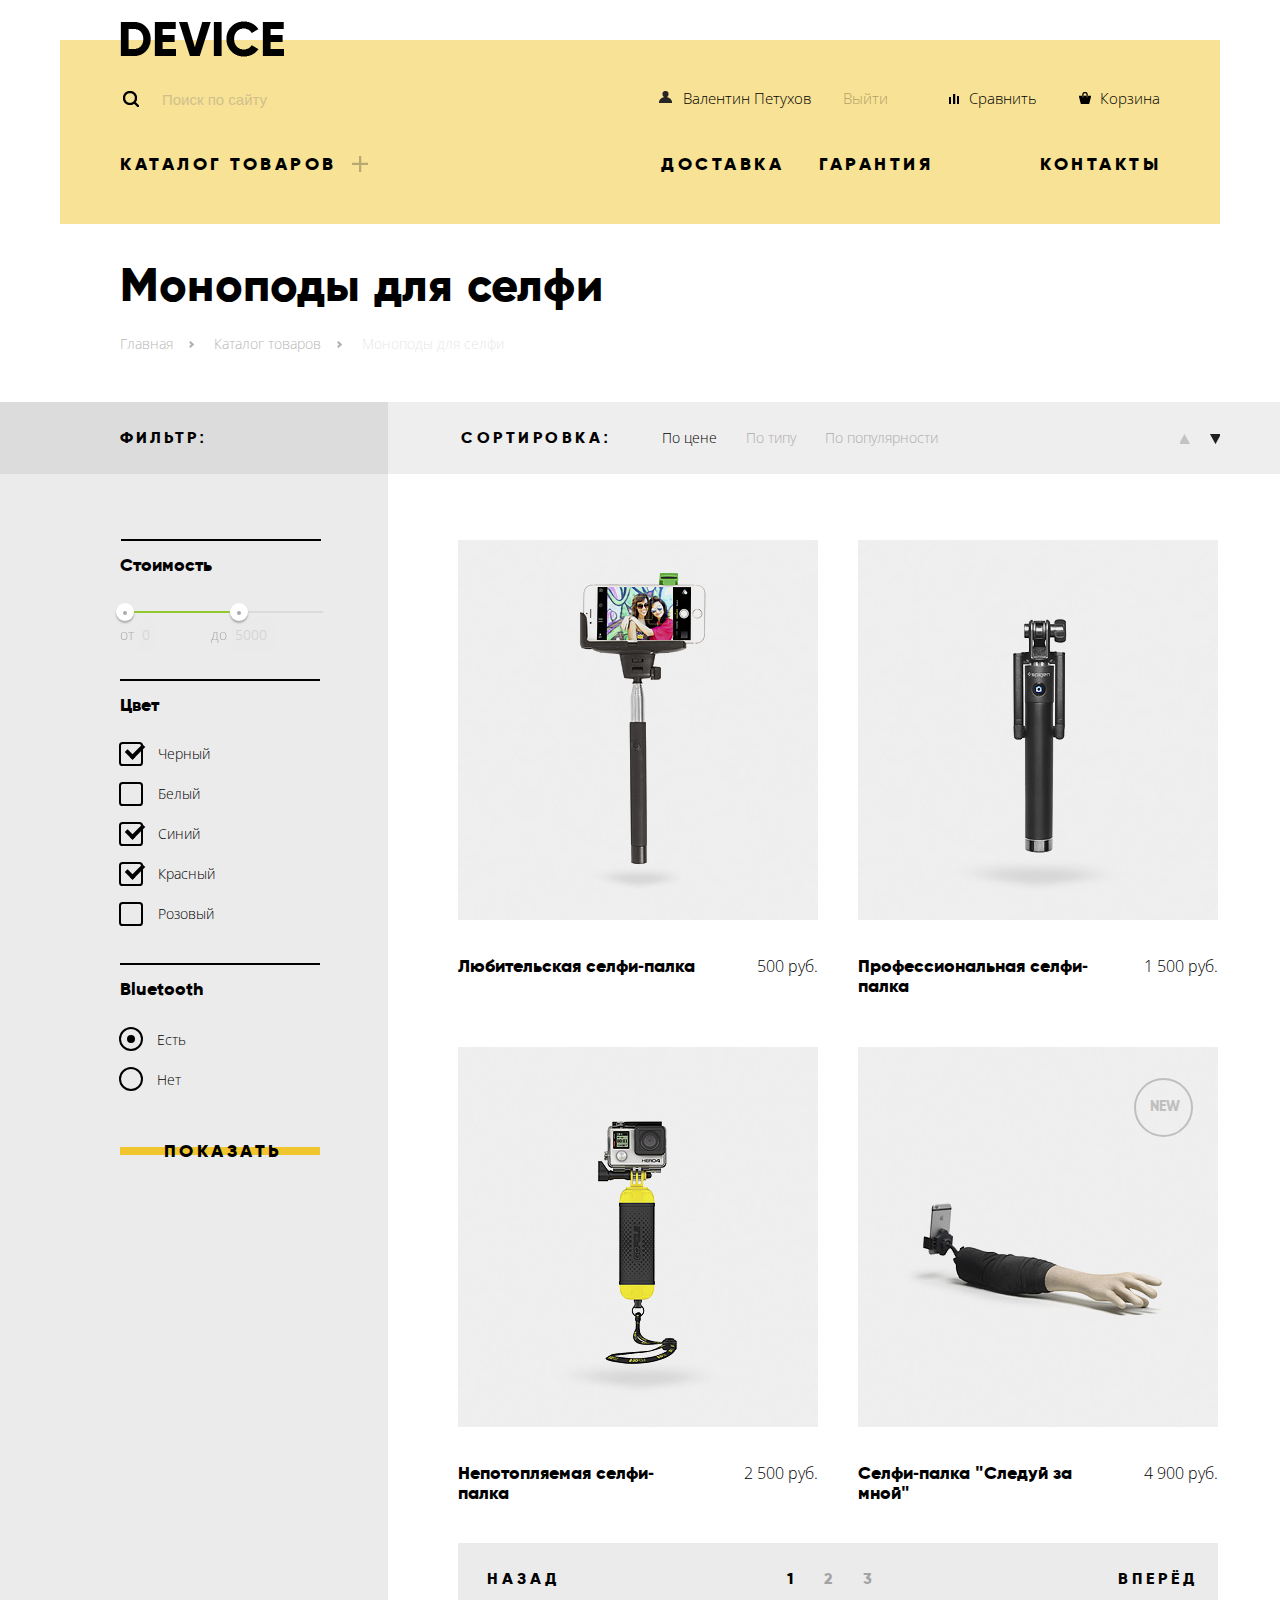
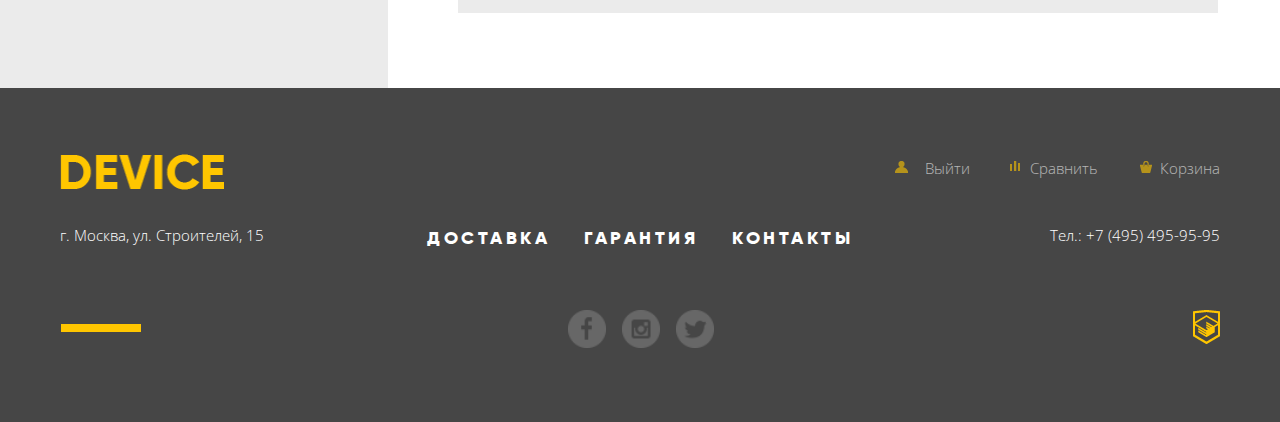
==== commit cbf9311f: "исправил ошибку валидатора" ====
--- a/catalog.html
+++ b/catalog.html
@@ -19,7 +19,7 @@
               <input type="text" id="search" name="search"
               value="" placeholder="Поиск по сайту">
               <label for="search">
-                <div class="btn">Найти</div>
+                <a href="#" class="btn">Найти</a>
               </label>
             </form>
           </div>
--- a/css/style.css
+++ b/css/style.css
@@ -366,30 +366,31 @@
 
 .slider-controls label {
     display: inline-block;
-    width: 4px;
-    height: 4px;
+    width: 10px;
+    height: 10px;
     padding-right: 0 17px;
-    border: 3px solid rgb(0, 0, 0);
+    border: 1px solid black;
     opacity: 0.3;
     border-radius: 50%;
     cursor: pointer;
     z-index: 11;
     position: absolute;
+    opacity: 1;
 }
 
 .slider-controls label:first-child{
-  top:334px;
-  left:1001px;
+  top: 331px;
+  left: 1020px;
 }
 
 .slider-controls label:nth-child(2){
-  top:334px;
-  left:1034px;
+  top: 331px;
+  left: 1053px;
 }
 
 .slider-controls label:last-child{
-  top:334px;
-  left:1067px;
+  top: 331px;
+  left: 1086px;
 }
 
 .flex-slider-1 article {
@@ -397,16 +398,17 @@
   width:1160px;
 }
 
-#btn-1:hover ~ .slider-controls label[for="btn-1"],
-#btn-2:hover ~ .slider-controls label[for="btn-2"],
-#btn-3:hover ~ .slider-controls label[for="btn-3"] {
-    opacity: 0.4;
-}
-
-#btn-1:checked ~ .slider-controls label[for="btn-1"],
-#btn-2:checked ~ .slider-controls label[for="btn-2"],
-#btn-3:checked ~ .slider-controls label[for="btn-3"] {
-    opacity: 1;
+#btn-1:checked ~ .slider-controls label[for="btn-1"]::before,
+#btn-2:checked ~ .slider-controls label[for="btn-2"]::before,
+#btn-3:checked ~ .slider-controls label[for="btn-3"]::before {
+  position: absolute;
+  content: '';
+  border-radius: 50%;
+  border: 1px solid black;
+  width: 2px;
+  height: 2px;
+  top: 3px;
+  left: 3px;
 }
 
 #btn-1:checked ~.shift-container .flex-slider-1 {
@@ -621,11 +623,15 @@
   top: 63%;
 }
 
+.slider-background {
+  background-image: linear-gradient(to bottom, rgb(255, 255, 255) 168px, rgb(229, 229, 229) 168px, rgb(229, 229, 229) 456px, rgb(255, 255, 255) 456px );
+}
+
 .slider-shifter-2 {
-  display:flex;
+  display: flex;
   margin: 0 auto;
-  background-image:linear-gradient(to bottom, rgb(255, 255, 255) 168px, rgb(229, 229, 229) 168px, rgb(229, 229, 229) 456px, rgb(255, 255, 255) 456px );
-  padding: 56px 140px 135px 180px;
+  background-image: linear-gradient(to bottom, rgb(255, 255, 255) 168px, rgb(229, 229, 229) 168px, rgb(229, 229, 229) 456px, rgb(255, 255, 255) 456px );
+  padding: 56px 140px 135px 130px;
   position: relative;
 }
 
@@ -638,7 +644,7 @@
 .slider-controls-2 ul {
   list-style: none;
   font-family: 'Gilroy', sans-serif;
-  font-size: 16px;
+  font-size: 18px;
   color: black;
   font-weight: 800;
   font-style: normal;
@@ -782,6 +788,7 @@
   display: inline-block;
   width: 260px;
   height: 100px;
+  font-size: 0;
   background-image:url("./../img/sprites.png");
 }
 
@@ -1111,9 +1118,18 @@
   width: 50px;
   height: 50px;
   font-size: 0;
-  background-color: rgb(247, 226, 150);
+  background-color: rgb(240, 197, 46);
   border: 0;
   cursor: pointer;
+  opacity: 0.5;
+}
+
+.modal-content-close:hover {
+  opacity: 1;
+}
+
+.modal-content-close:active {
+  opacity: 0.3;
 }
 
 .modal-content-close::before {
@@ -1128,8 +1144,18 @@
   z-index: 140;
 }
 
+.letter-form {
+  width: 960px;
+  height: 554px;
+  position: relative;
+  z-index: 20;
+}
+
+.modal-content-hide {
+  display: none;
+}
+
 .write-us {
-  display: none;
   position: fixed;
   top: 15%;
   left: 19%;
@@ -1137,10 +1163,11 @@
   height: 554px;
   background-color: rgb(255, 255, 255);
   box-shadow: 0 10px 20px rgba(70, 70, 70, 0.5);
-  z-index: 15;
+  z-index: 150;
   justify-content: space-between;
   flex-wrap: wrap;
   padding: 0 100px;
+  display: flex;
 }
 
 .write-us div {
@@ -1152,6 +1179,24 @@
 .your-mail,
 .your-text {
   background-color: rgb(242, 242, 242);
+}
+
+.your-user:hover,
+.your-mail:hover,
+.your-text:hover {
+  background-color: rgb(235, 235, 235);
+}
+
+.your-user:focus,
+.your-mail:focus,
+.your-text:focus {
+  background-color: rgb(255, 255, 255);
+}
+
+.your-user:invalid,
+.your-mail:invalid,
+.your-text:invalid {
+  background-color: rgb(246, 218, 218);
 }
 
 .your-user,
@@ -1215,6 +1260,10 @@
 
 .send-btn:hover {
   background-color: rgb(240, 197, 46);
+}
+
+.send-btn:active span {
+  opacity: 0.3;
 }
 
 .modal-content-close-2 {
@@ -1225,9 +1274,19 @@
     width: 50px;
     height: 50px;
     font-size: 0;
-    background-color: rgb(247, 226, 150);
+    background-color: rgb(240, 197, 46);
+    opacity: 0.5;
     border: 0;
     cursor: pointer;
+    z-index: 200;
+  }
+
+  .modal-content-close-2:hover {
+    opacity: 1;
+  }
+
+  .modal-content-close-2:active {
+    opacity: 0.3;
   }
 
   .modal-content-close-2::before {
@@ -1246,12 +1305,13 @@
 /*=============Стили второго слайдв==================== */
 
 .caption {
-  padding: 3px 0px 0px 60px;
+  padding: 0;
 }
 
 .caption h1 {
   letter-spacing: 0.2px;
   margin-bottom: 0;
+  margin-left: 60px;
 }
 
 .breadcrumbs {
@@ -1340,7 +1400,7 @@
   position: relative;
   justify-content: space-between;
   align-self: center;
-  width: 760px;
+  width: 762px;
   flex-wrap: wrap;
   background-color: rgb(238, 238, 238);
   padding: 18px 0 18px 70px;
@@ -1390,17 +1450,17 @@
 
 .more-less {
   position: relative;
-  width: 60px;
+  width: 40px;
 }
 
 .more-less label:first-of-type:after {
   content: "";
   position: absolute;
-  border: 9px solid black;
-  border-top-width: 0;
-  border-bottom-color: black;
-  border-right-color: transparent;
-  border-left-color: transparent;
+  width: 10px;
+  height: 10px;
+  border:0;
+  background-image: url(".././img/icon-down.png");
+  transform: rotate(180deg);
   top: 14px;
   left: 0px;
 }
@@ -1408,11 +1468,10 @@
 .more-less label:last-child:after {
   content: "";
   position: absolute;
-  border: 9px solid black;
-  border-bottom-width: 0;
-  border-top-color: black;
-  border-right-color: transparent;
-  border-left-color: transparent;
+  width: 10px;
+  height: 10px;
+  border:0;
+  background-image: url(".././img/icon-down.png");
   top: 14px;
   right: 0px;
 }
@@ -1474,7 +1533,7 @@
 }
 
 .range-controls {
-  padding-right: 75px;
+  padding-right: 65px;
   padding-bottom: 4px;
   position: relative;
 }
@@ -1492,21 +1551,33 @@
 
 .range-controls .toggle {
   position: absolute;
-  top: -6px;
-  left: 0px;
+  top: -8px;
+  left: -4px;
   cursor: pointer;
-  width:10px;
-  height:10px;
+  width: 18px;
+  height: 18px;
   border-radius: 50%;
   position:absolute;
-  border:2px solid black;
-  background: rgb(235, 235, 235);
+  background: white;
+  box-shadow: 0 2px 2px rgb(171, 171, 171);
   z-index: 10;
 }
 
+.range-controls .toggle::before {
+  content: '';
+  position: absolute;
+  border-radius: 50%;
+  width: 4px;
+  height: 4px;
+  background-color: rgb(171, 171, 171);
+  top: 40%;
+  left: 40%;
+}
+
 .range-controls .toggle:active {
-  border:2px solid white;
-  background: green;
+  width: 23px;
+  height: 23px;
+  top: -10px;
 }
 
 .range-controls .toggle-max {
@@ -1589,35 +1660,32 @@
 
 .color-type label::before {
   content: "";
-  width:23px;
-  height:23px;
+  width:20px;
+  height:20px;
   position:absolute;
-  background-color: rgb(219, 219, 219);
+  border: 2px solid black;
+  border-radius: 15%;
   top:6px;
   left:-1px;
   z-index: 15;
 }
 
-.color-type label:hover::before {
-  background-color: rgb(206, 206, 206);
+.color-type label:hover {
+  opacity: 0.6;
 }
 
 input[type="checkbox"]:checked + label::after {
   content: "";
-  width:9px;
-  height:5px;
+  width:14px;
+  height:7px;
   position:absolute;
-  border:2px solid black;
-  top:12px;
+  border:4px solid black;
+  top:8px;
   left:6px;
   border-top: none;
   border-right: none;
   transform: rotate(-45deg);
   z-index: 20;
-}
-
-input[type="checkbox"]:checked + label::before {
-  background-color: rgb(196, 196, 196);
 }
 
 .blue-type {
@@ -1655,29 +1723,25 @@
   height:20px;
   position:absolute;
   border-radius: 50%;
-  border:2px solid rgb(219, 219, 219);
-  top:6px;
-  left:-2px;
+  border:2px solid black;
+  top:5px;
+  left:-1px;
 }
 
 .blue-type label:hover::after {
-  border:2px solid rgb(206, 206, 206);
+  opacity: 0.6;
 }
 
 .blue-type input[type="radio"]:checked + label::before {
   content:"";
-  width:5px;
-  height:5px;
+  width:8px;
+  height:8px;
   position:absolute;
   border-radius: 50%;
-  border:2px solid black;
+  background-color: black;
   top:13px;
-  left:6px;
+  left: 7px;
   z-index: 10;
-}
-
-.blue-type input[type="radio"]:checked + label::after {
-  border:2px solid rgb(196, 196, 196);
 }
 
 .show-it {
@@ -1729,6 +1793,7 @@
   margin:0;
   width:760px;
   flex-direction: column;
+  background-color: white;
 }
 
 .stuff-group {
@@ -1773,12 +1838,24 @@
 .new-thing::after {
   content: "";
   position: absolute;
-  background: url("./../img/new.png") no-repeat center;
+  border: 2px solid rgb(191, 191, 191);
+  border-radius: 50%;
   top:52px;
   right:25px;
   z-index: 100;
-  width:64px;
-  height:65px;
+  width: 55px;
+  height: 55px;
+}
+
+.new-thing::before {
+  content: "NEW";
+  font-family: 'Gilroy', sans-serif;
+  font-size: 14px;
+  position: absolute;
+  color: rgb(191, 191, 191);
+  top: 63px;
+  right: 38px;
+  z-index: 100;
 }
 
 .name-price a {
@@ -1880,7 +1957,7 @@
   font-style: normal;
   text-transform: uppercase;
   letter-spacing: 4px;
-  margin-bottom: 0px;
+  margin-bottom: 75px;
 }
 
 .navigator div {
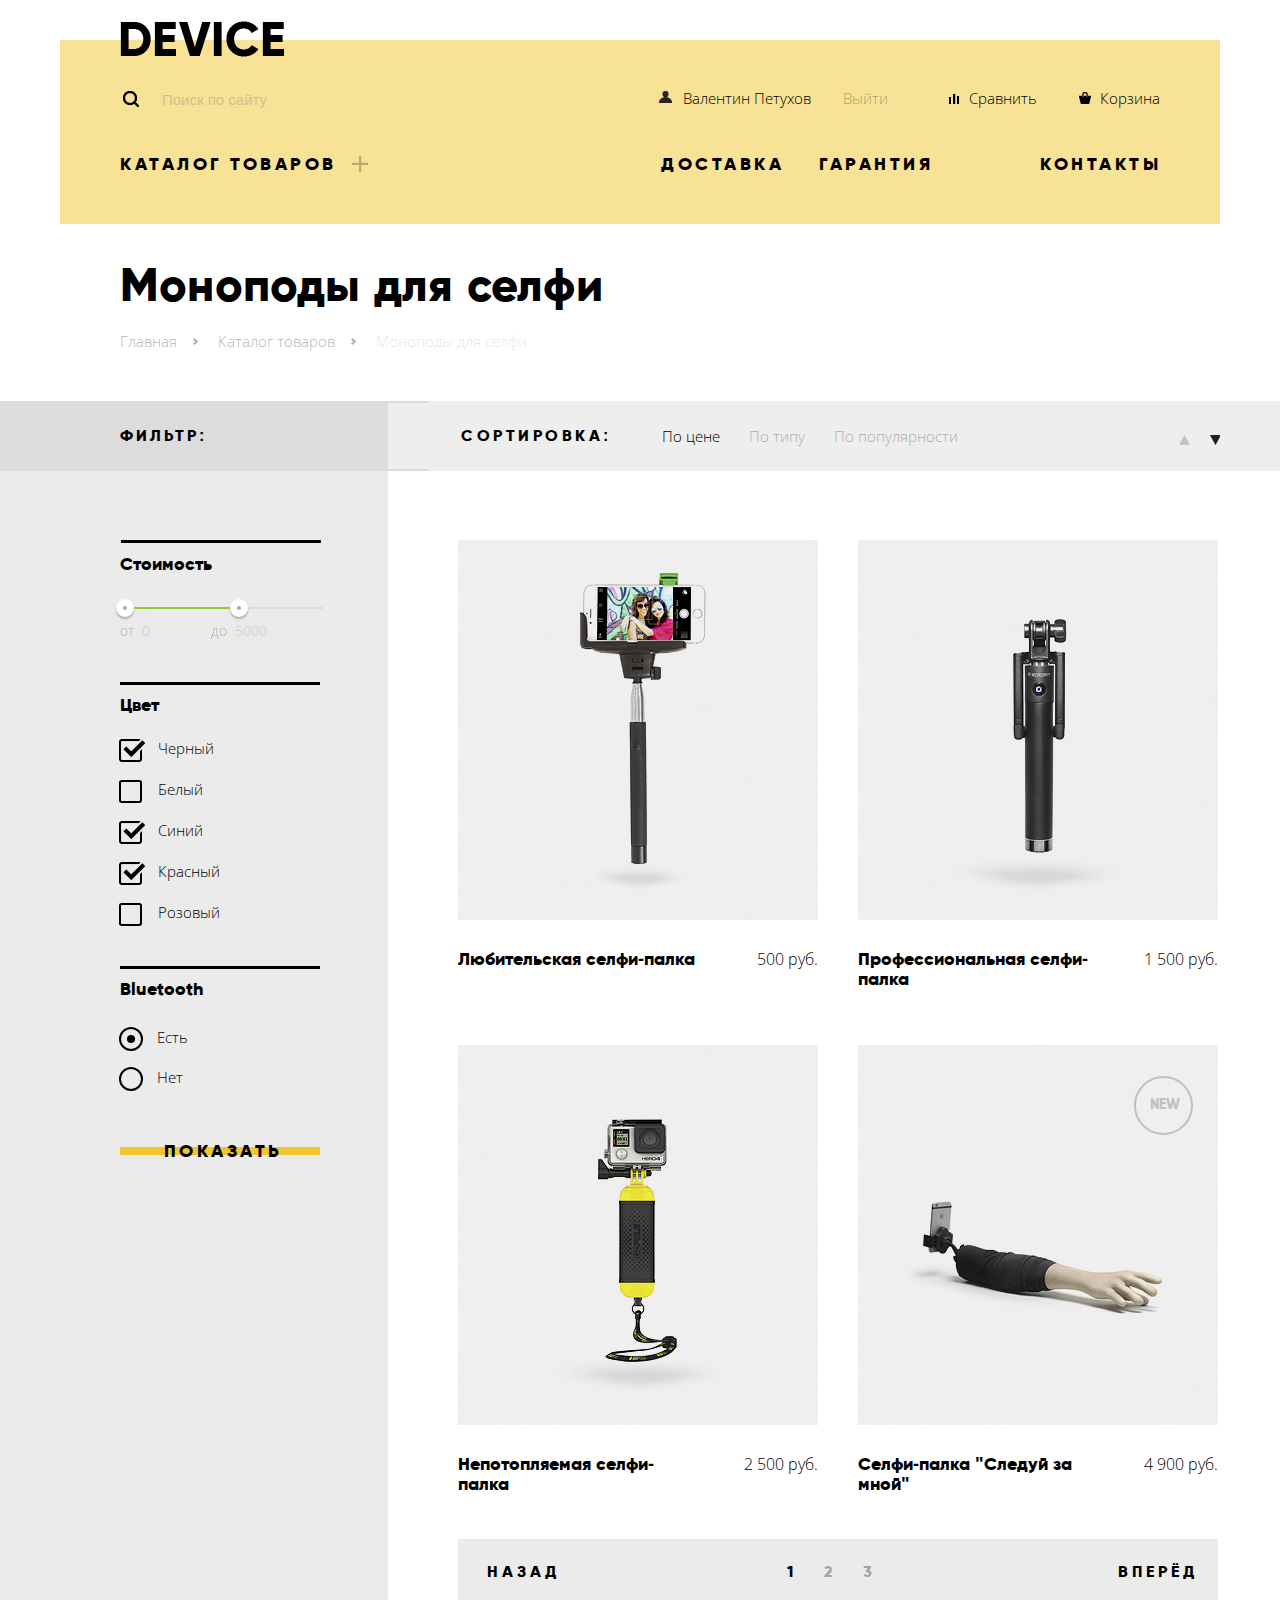
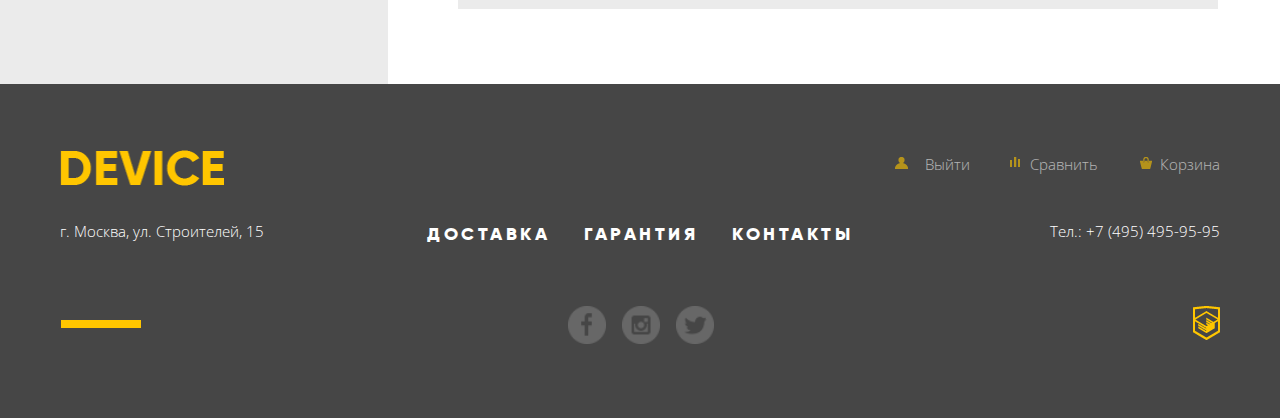
==== commit 49ef36e6: "мелкие изменения по стилям и отступам" ====
--- a/catalog.html
+++ b/catalog.html
@@ -211,7 +211,7 @@
                   <a href="#prev">Назад</a>
                 </div>
                 <div class="pages">
-                  <a class="btn">1</a>
+                  <a href="#1" class="btn">1</a>
                   <a href="#2" class="btn">2</a>
                   <a href="#3" class="btn">3</a>
                 </div>
--- a/css/style.css
+++ b/css/style.css
@@ -1,15 +1,15 @@
 @font-face {
-    font-family: 'Gilroy-300';
-    src: url('./../fonts/gilroy-300-normal.woff2') format('woff2'), url('./../fonts/gilroy-300-normal.woff') format('woff'), url('./../fonts/gilroy-300-normal.ttf') format('truetype');
-    font-weight: 300;
-    font-style: normal;
+  font-family: 'Gilroy-300';
+  src: url('./../fonts/gilroy-300-normal.woff2') format('woff2'), url('./../fonts/gilroy-300-normal.woff') format('woff'), url('./../fonts/gilroy-300-normal.ttf') format('truetype');
+  font-weight: 300;
+  font-style: normal;
 }
 
 @font-face {
-    font-family: 'Gilroy';
-    src: url('./../fonts/gilroy-800-normal.woff2') format('woff2'), url('./../fonts/gilroy-800-normal.woff') format('woff'), url('./../fonts/gilroy-800-normal.ttf') format('truetype');
-    font-weight: 800;
-    font-style: normal;
+  font-family: 'Gilroy';
+  src: url('./../fonts/gilroy-800-normal.woff2') format('woff2'), url('./../fonts/gilroy-800-normal.woff') format('woff'), url('./../fonts/gilroy-800-normal.ttf') format('truetype');
+  font-weight: 800;
+  font-style: normal;
 }
 
 body {
@@ -20,6 +20,7 @@
   font-weight: 300;
   margin: 0;
   padding: 0;
+  background-color: white;
 }
 
 body h1,
@@ -33,11 +34,7 @@
 }
 
 main {
-font-family: 'Open Sans', 'Roboto', sans-serif;
-font-size: 14px;
-line-height: 36px;
-font-weight: 300;
-background-color: white;
+  background-color: white;
 }
 
 .container {
@@ -46,16 +43,23 @@
   padding: 0 20px;
 }
 
-a {
+.container a {
   text-decoration: none;
   color:inherit;
 }
 
 .page-header {
+  display:-webkit-box;
+  display:-ms-flexbox;
   display:flex;
-  flex-direction: column;
+  -webkit-box-orient: vertical;
+  -webkit-box-direction: normal;
+      -ms-flex-direction: column;
+          flex-direction: column;
   padding-left: 60px;
   padding-right: 60px;
+  background-image:-webkit-linear-gradient(top, rgb(255, 255, 255) 40px, rgb(247, 226, 150) 40px);
+  background-image:-o-linear-gradient(top, rgb(255, 255, 255) 40px, rgb(247, 226, 150) 40px);
   background-image:linear-gradient(to bottom, rgb(255, 255, 255) 40px, rgb(247, 226, 150) 40px);
   position: relative;
   font-size: 15px;
@@ -77,6 +81,8 @@
 }
 
 .searcher-and-functions {
+  display:-webkit-box;
+  display:-ms-flexbox;
   display:flex;
   margin-bottom: 15px;
 }
@@ -106,7 +112,6 @@
   vertical-align: middle;
   font-size: 15px;
   line-height: 36px;
-
 }
 
 .searcher input:hover {
@@ -199,6 +204,7 @@
 .exit {
   margin-right: 28px;
 }
+
 .exit a {
   opacity: 0.3;
 }
@@ -235,27 +241,29 @@
 }
 
 .nav-menu-header {
+  display:-webkit-box;
+  display:-ms-flexbox;
   display:flex;
   margin-bottom: 30px;
 }
 
 .nav-menu-header h2 {
-font-family: 'Gilroy', sans-serif;
-font-size: 18px;
-color: black;
-font-weight: 800;
-font-style: normal;
-text-transform: uppercase;
-letter-spacing: 3.5px;
-padding: 0;
-margin: 0;
+  font-family: 'Gilroy', sans-serif;
+  font-size: 18px;
+  color: black;
+  font-weight: 800;
+  font-style: normal;
+  text-transform: uppercase;
+  letter-spacing: 3.5px;
+  padding: 0;
+  margin: 0;
 }
 
 .nav-menu-header h2:hover {
   opacity: 0.6;
 }
 
-.nav-menu-header div:active {
+.nav-menu-header .products:active {
   opacity: 0.3;
 }
 
@@ -296,10 +304,11 @@
   margin-left: auto;
   margin-right: 0;
   padding-right: 0;
-
 }
 
 .hidden-menu {
+  display:-webkit-box;
+  display:-ms-flexbox;
   display:flex;
   position:absolute;
   top: 40px;
@@ -308,9 +317,8 @@
   background-color: rgb(247, 226, 150);
   z-index: 100;
   display: none;
-  padding-bottom: 13px;
+  padding-bottom: 12px;
   padding-top: 13px;
-
 }
 
 .hidden-menu ul {
@@ -335,6 +343,8 @@
 }
 
 .catalog-header:hover .hidden-menu {
+  display:-webkit-box;
+  display:-ms-flexbox;
   display:flex;
 }
 
@@ -343,17 +353,21 @@
 }
 
 .flex-slider-1 {
+  display:-webkit-box;
+  display:-ms-flexbox;
   display:flex;
+  background-image:-webkit-linear-gradient(bottom, rgb(255, 255, 255) 481px, rgb(247, 226, 150) 481px);
+  background-image:-o-linear-gradient(bottom, rgb(255, 255, 255) 481px, rgb(247, 226, 150) 481px);
   background-image:linear-gradient(to top, rgb(255, 255, 255) 481px, rgb(247, 226, 150) 481px);
   width:3480px;
   height: 595px;
 }
 
 .flex-slider-1 h2 {
-letter-spacing: 0.8px;
-word-spacing: -5px;
-line-height: 57px;
-margin-bottom:0;
+  letter-spacing: 0.8px;
+  word-spacing: -5px;
+  line-height: 57px;
+  margin-bottom:0;
 }
 
 .slider-shifter {
@@ -361,21 +375,21 @@
 }
 
 .slider-shifter input[type=radio] {
-    display: none;
+  display: none;
 }
 
 .slider-controls label {
-    display: inline-block;
-    width: 10px;
-    height: 10px;
-    padding-right: 0 17px;
-    border: 1px solid black;
-    opacity: 0.3;
-    border-radius: 50%;
-    cursor: pointer;
-    z-index: 11;
-    position: absolute;
-    opacity: 1;
+  display: inline-block;
+  width: 10px;
+  height: 10px;
+  padding-right: 0 17px;
+  border: 1px solid black;
+  opacity: 0.3;
+  border-radius: 50%;
+  cursor: pointer;
+  z-index: 11;
+  position: absolute;
+  opacity: 1;
 }
 
 .slider-controls label:first-child{
@@ -394,6 +408,8 @@
 }
 
 .flex-slider-1 article {
+  display:-webkit-box;
+  display:-ms-flexbox;
   display:flex;
   width:1160px;
 }
@@ -412,17 +428,22 @@
 }
 
 #btn-1:checked ~.shift-container .flex-slider-1 {
-    transform:translate(0);
+  -webkit-transform:translate(0);
+      -ms-transform:translate(0);
+          transform:translate(0);
 }
 
 #btn-2:checked ~.shift-container .flex-slider-1 {
-    transform:translate(-1160px);
+  -webkit-transform:translate(-1160px);
+      -ms-transform:translate(-1160px);
+          transform:translate(-1160px);
 }
 
 #btn-3:checked ~.shift-container .flex-slider-1 {
-    transform:translate(-2320px);
-}
-
+  -webkit-transform:translate(-2320px);
+      -ms-transform:translate(-2320px);
+          transform:translate(-2320px);
+}
 
 .flex-slider-1 .promo-1 img {
   margin-left:91px;
@@ -447,8 +468,13 @@
   padding-right: 0;
   padding-top: 43px;
   width: 510px;
+  display:-webkit-box;
+  display:-ms-flexbox;
   display:flex;
-  flex-direction: column;
+  -webkit-box-orient: vertical;
+  -webkit-box-direction: normal;
+      -ms-flex-direction: column;
+          flex-direction: column;
   position: relative;
 }
 
@@ -499,9 +525,10 @@
   margin-bottom: 40px;
   margin-top: 19px;
   word-spacing: 1px;
-  width:450px;
+  width: 480px;
   line-height: 30px;
 }
+
 .flex-slider-1 .details {
   height:40px;
   width:220px;
@@ -517,13 +544,20 @@
   width:220px;
   height: 8px;
   background-color: rgb(240, 197, 46);
-  top:15px;
+  top:12px;
   left:0;
   z-index: -10;
 }
 
-.flex-slider-1 .details:hover {
+.flex-slider-1 .details:hover::before {
+  content:"";
+  position: absolute;
+  width: 220px;
+  height: 40px;
   background-color: rgb(240, 197, 46);
+  top: -4px;
+  left: 0;
+  z-index: -10;
 }
 
 .details a {
@@ -545,8 +579,12 @@
 }
 
 .article-options {
+  display: -webkit-box;
+  display: -ms-flexbox;
   display: flex;
-  justify-content: flex-start;
+  -webkit-box-pack: start;
+      -ms-flex-pack: start;
+          justify-content: flex-start;
   font-family: 'Open Sans', 'Roboto', sans-serif;
   font-size: 13px;
   line-height: 20px;
@@ -577,8 +615,12 @@
 }
 
 .catalog-flex {
+  display: -webkit-box;
+  display: -ms-flexbox;
   display: flex;
-  justify-content: space-between;
+  -webkit-box-pack: justify;
+      -ms-flex-pack: justify;
+          justify-content: space-between;
   list-style: none;
 }
 
@@ -616,7 +658,9 @@
   position: absolute;
   top: 50%;
   left: 50%;
-  transform: translate(-50%, -50%);
+  -webkit-transform: translate(-50%, -50%);
+      -ms-transform: translate(-50%, -50%);
+          transform: translate(-50%, -50%);
 }
 
 .catalog-flex li:nth-child(2) img {
@@ -624,14 +668,20 @@
 }
 
 .slider-background {
+  background-image: -webkit-linear-gradient(top, rgb(255, 255, 255) 168px, rgb(229, 229, 229) 168px, rgb(229, 229, 229) 456px, rgb(255, 255, 255) 456px );
+  background-image: -o-linear-gradient(top, rgb(255, 255, 255) 168px, rgb(229, 229, 229) 168px, rgb(229, 229, 229) 456px, rgb(255, 255, 255) 456px );
   background-image: linear-gradient(to bottom, rgb(255, 255, 255) 168px, rgb(229, 229, 229) 168px, rgb(229, 229, 229) 456px, rgb(255, 255, 255) 456px );
 }
 
 .slider-shifter-2 {
+  display: -webkit-box;
+  display: -ms-flexbox;
   display: flex;
   margin: 0 auto;
+  background-image: -webkit-linear-gradient(top, rgb(255, 255, 255) 168px, rgb(229, 229, 229) 168px, rgb(229, 229, 229) 456px, rgb(255, 255, 255) 456px );
+  background-image: -o-linear-gradient(top, rgb(255, 255, 255) 168px, rgb(229, 229, 229) 168px, rgb(229, 229, 229) 456px, rgb(255, 255, 255) 456px );
   background-image: linear-gradient(to bottom, rgb(255, 255, 255) 168px, rgb(229, 229, 229) 168px, rgb(229, 229, 229) 456px, rgb(255, 255, 255) 456px );
-  padding: 56px 140px 135px 130px;
+  padding: 56px 0px 135px 0px;
   position: relative;
 }
 
@@ -673,18 +723,26 @@
 }
 
 .flex-slider-2 {
+  display: -webkit-box;
+  display: -ms-flexbox;
   display: flex;
   width:2640px;
 }
 
 .flex-slider-2 div {
+  display: -webkit-box;
+  display: -ms-flexbox;
   display: flex;
   width:880px;
   height:320px;
   padding-left: 120px;
   padding-top: 40px;
-  flex-direction: column;
-  flex-wrap: wrap;
+  -webkit-box-orient: vertical;
+  -webkit-box-direction: normal;
+      -ms-flex-direction: column;
+          flex-direction: column;
+  -ms-flex-wrap: wrap;
+      flex-wrap: wrap;
   }
 
 .slider-controls-2 label {
@@ -694,7 +752,7 @@
 #btn-11:checked ~ .slider-controls-2 label[for="btn-11"],
 #btn-12:checked ~ .slider-controls-2 label[for="btn-12"],
 #btn-13:checked ~ .slider-controls-2 label[for="btn-13"] {
-    color: rgb(236, 215, 126);
+  color: rgb(236, 215, 126);
 
 }
 
@@ -704,8 +762,8 @@
   height:8px;
   background-color: rgb(240, 197, 46);
   position: absolute;
-  top:14px;
-  left:-2px;
+  top: 11px;
+  left: -2px;
 }
 
 .slider-controls-2 label:hover,
@@ -766,21 +824,33 @@
 }
 
 #btn-11:checked ~.shift-container-2 .flex-slider-2 {
-    transform:translate(0);
+  -webkit-transform:translate(0);
+      -ms-transform:translate(0);
+          transform:translate(0);
 }
 
 #btn-12:checked ~.shift-container-2 .flex-slider-2 {
-    transform:translate(-880px);
+  -webkit-transform:translate(-880px);
+      -ms-transform:translate(-880px);
+          transform:translate(-880px);
 }
 
 #btn-13:checked ~.shift-container-2 .flex-slider-2 {
-    transform:translate(-1760px);
+  -webkit-transform:translate(-1760px);
+      -ms-transform:translate(-1760px);
+          transform:translate(-1760px);
 }
 
 .firms {
+  display: -webkit-box;
+  display: -ms-flexbox;
   display: flex;
-  justify-content: space-between;
-  align-items: center;
+  -webkit-box-pack: justify;
+      -ms-flex-pack: justify;
+          justify-content: space-between;
+  -webkit-box-align: center;
+      -ms-flex-align: center;
+          align-items: center;
   margin-bottom: 98px;
 }
 
@@ -821,6 +891,8 @@
 }
 
 .about-and-contacts {
+  display: -webkit-box;
+  display: -ms-flexbox;
   display: flex;
   padding-bottom: 78px;
 }
@@ -906,7 +978,7 @@
   height:40px;
   width:260px;
   text-align: center;
-  position:relative;
+  position: relative;
   margin-top: 60px;
   z-index: 2;
 }
@@ -914,11 +986,11 @@
 .about-and-contacts .about-more::before {
   content:"";
   position: absolute;
-  width:260px;
+  width: 260px;
   height: 8px;
   background-color: rgb(240, 197, 46);
-  top: 15px;
-  left:0;
+  top: 12px;
+  left: 0;
   z-index: -10;
 }
 
@@ -930,13 +1002,20 @@
   font-style: normal;
   text-transform: uppercase;
   letter-spacing: 3.5px;
+  display: inline-block;
   vertical-align: middle;
-  display: inline-block;
   margin-left: 6px;
 }
 
-.about-and-contacts .about-more:hover {
+.about-and-contacts .about-more:hover::before {
+  content:"";
+  position: absolute;
+  width: 260px;
+  height: 40px;
   background-color: rgb(240, 197, 46);
+  top: -5px;
+  left: 0;
+  z-index: -10;
 }
 
 .about-more a:active {
@@ -961,9 +1040,19 @@
   background-color: rgb(70, 70, 70);
 }
 
+.page-footer a {
+text-decoration: none;
+color:inherit;
+}
+
 .flex-footer {
+  display: -webkit-box;
+  display: -ms-flexbox;
   display: flex;
-  flex-direction: column;
+  -webkit-box-orient: vertical;
+  -webkit-box-direction: normal;
+      -ms-flex-direction: column;
+          flex-direction: column;
   color:white;
   width: 1160px;
   margin: 0 auto;
@@ -975,9 +1064,15 @@
 .nav-menu-adress,
 .nav-menu-footer,
 .functions {
+  display: -webkit-box;
+  display: -ms-flexbox;
   display: flex;
-  justify-content: space-between;
-  align-items: center;
+  -webkit-box-pack: justify;
+      -ms-flex-pack: justify;
+          justify-content: space-between;
+  -webkit-box-align: center;
+      -ms-flex-align: center;
+          align-items: center;
 }
 
 .logo {
@@ -985,7 +1080,8 @@
 }
 
 .functions {
-  align-self: flex-end;
+  -ms-flex-item-align: end;
+      align-self: flex-end;
   margin-bottom: 17px;
 }
 
@@ -1047,18 +1143,22 @@
 .nav-menu-footer div:hover,
 .academy:hover,
 .friends a:hover {
-    opacity: 0.6;
+  opacity: 0.6;
 }
 
 .nav-menu-footer div:active,
 .academy:active,
 .foot-btn:active {
-    opacity: 0.3;
+  opacity: 0.3;
 }
 
 .friends-home {
+  display: -webkit-box;
+  display: -ms-flexbox;
   display: flex;
-  justify-content: flex-end;
+  -webkit-box-pack: justify;
+      -ms-flex-pack: justify;
+          justify-content: space-between;
   padding-top: 45px;
 }
 
@@ -1092,21 +1192,27 @@
   top: 15%;
   left: 19%;
   display: none;
-  width: 960px;
-  height: 560px;
-  box-shadow: 0 10px 20px rgba(70, 70, 70, 0.5);
-  z-index: 15;
-}
-
-.js-open-map {
+  width: 994px;
+  height: 593px;
+  background: url("./../img/map-big.jpg") no-repeat center;
+  -webkit-box-shadow: 0 10px 20px rgba(70, 70, 70, 0.5);
+          box-shadow: 0 10px 20px rgba(70, 70, 70, 0.5);
+  z-index: 150;
+}
+
+.open-map {
   cursor: pointer;
 }
 
 .modal-content-show {
+  display: -webkit-box;
+  display: -ms-flexbox;
   display: flex;
 }
 
 .modal-content-show-2 {
+  display: -webkit-box;
+  display: -ms-flexbox;
   display: flex;
 }
 
@@ -1147,8 +1253,10 @@
 .letter-form {
   width: 960px;
   height: 554px;
-  position: relative;
+  position: fixed;
   z-index: 20;
+  top: 15%;
+  left: 19%;
 }
 
 .modal-content-hide {
@@ -1156,29 +1264,44 @@
 }
 
 .write-us {
-  position: fixed;
-  top: 15%;
-  left: 19%;
   width: 760px;
-  height: 554px;
   background-color: rgb(255, 255, 255);
-  box-shadow: 0 10px 20px rgba(70, 70, 70, 0.5);
+  -webkit-box-shadow: 0 10px 20px rgba(70, 70, 70, 0.5);
+          box-shadow: 0 10px 20px rgba(70, 70, 70, 0.5);
   z-index: 150;
-  justify-content: space-between;
-  flex-wrap: wrap;
+  -webkit-box-pack: justify;
+      -ms-flex-pack: justify;
+          justify-content: space-between;
+  -ms-flex-wrap: wrap;
+      flex-wrap: wrap;
   padding: 0 100px;
+  padding-top: 100px;
+  display: -webkit-box;
+  display: -ms-flexbox;
   display: flex;
 }
 
 .write-us div {
+  display: -webkit-box;
+  display: -ms-flexbox;
   display: flex;
-  flex-direction: column;
+  -webkit-box-orient: vertical;
+  -webkit-box-direction: normal;
+      -ms-flex-direction: column;
+          flex-direction: column;
 }
 
 .your-user,
 .your-mail,
 .your-text {
   background-color: rgb(242, 242, 242);
+  padding: 0 20px;
+  border: none;
+}
+
+.your-text {
+  padding: 20px;
+  resize: none;
 }
 
 .your-user:hover,
@@ -1191,17 +1314,18 @@
 .your-mail:focus,
 .your-text:focus {
   background-color: rgb(255, 255, 255);
-}
-
-.your-user:invalid,
-.your-mail:invalid,
-.your-text:invalid {
+  border-color: rgb(240, 197, 46);
+}
+
+.send-btn:hover .your-user:invalid,
+.send-btn:hover .your-mail:invalid,
+.send-btn:hover .your-text:invalid {
   background-color: rgb(246, 218, 218);
 }
 
 .your-user,
 .your-mail {
-  width: 360px;
+  width: 320px;
   height: 50px;
 }
 
@@ -1216,14 +1340,13 @@
   letter-spacing: 1.2px;
 }
 
-.first-field,
-.second-field {
-  margin-top: 100px;
+.first-field {
   margin-bottom: 15px;
 }
 
 .third-field {
-  margin-bottom: 10px;
+  margin-bottom: 30px;
+  width: 100%;
 }
 
 .send-btn {
@@ -1231,7 +1354,7 @@
   background: none;
   text-decoration: none;
   font-family: 'Gilroy', sans-serif;
-  font-size: 16px;
+  font-size: 18px;
   font-weight: 800;
   font-style: normal;
   text-transform: uppercase;
@@ -1241,10 +1364,11 @@
   position: relative;
   margin: 0;
   padding: 0;
-  margin-bottom: 70px;
   height: 40px;
   text-align: center;
   width:200px;
+  margin-bottom: 90px;
+  cursor: pointer;
 }
 
 .send-btn::before {
@@ -1253,7 +1377,7 @@
   width:200px;
   height: 8px;
   background-color: rgb(240, 197, 46);
-  top: 15px;
+  top: 16px;
   left: 0px;
   z-index: -10;
 }
@@ -1267,18 +1391,18 @@
 }
 
 .modal-content-close-2 {
-    position: absolute;
-    top: 20px;
-    right: 20px;
-    border-radius: 50%;
-    width: 50px;
-    height: 50px;
-    font-size: 0;
-    background-color: rgb(240, 197, 46);
-    opacity: 0.5;
-    border: 0;
-    cursor: pointer;
-    z-index: 200;
+  position: absolute;
+  top: 20px;
+  right: 20px;
+  border-radius: 50%;
+  width: 50px;
+  height: 50px;
+  font-size: 0;
+  background-color: rgb(240, 197, 46);
+  opacity: 0.5;
+  border: 0;
+  cursor: pointer;
+  z-index: 200;
   }
 
   .modal-content-close-2:hover {
@@ -1290,16 +1414,15 @@
   }
 
   .modal-content-close-2::before {
-    content: "";
-    position: absolute;
-    width:23px;
-    height: 22px;
-    top: 27%;
-    left: 27%;
-    background-color: transparent;
-    background-image: url("./../img/modal-close.png");
-    z-index: 140;
-  }
+  content: "";
+  position: absolute;
+  width:23px;
+  height: 22px;
+  top: 27%;
+  left: 27%;
+  background-color: transparent;
+  background-image: url("./../img/modal-close.png");
+  z-index: 140;
 }
 
 /*=============Стили второго слайдв==================== */
@@ -1316,7 +1439,7 @@
 
 .breadcrumbs {
   padding-left: 60px;
-  padding-bottom: 40px;
+  padding-bottom: 45px;
   padding-top: 11px;
   margin:0;
 }
@@ -1349,19 +1472,28 @@
   position: absolute;
   top:8px;
   right:17px;
-  transform: rotate(45deg);
+  -webkit-transform: rotate(45deg);
+      -ms-transform: rotate(45deg);
+          transform: rotate(45deg);
   border-left: none;
   border-bottom: none;
 }
 
 .head-background {
   min-height: 70px;
+  background-image: -webkit-gradient(linear, left top, right top, color-stop(33.5%, rgb(220, 220, 220)), color-stop(33.5%, rgb(238, 238, 238)));
+  background-image: -webkit-linear-gradient(left, rgb(220, 220, 220) 33.5%, rgb(238, 238, 238) 33.5%);
+  background-image: -o-linear-gradient(left, rgb(220, 220, 220) 33.5%, rgb(238, 238, 238) 33.5%);
   background-image: linear-gradient(to right, rgb(220, 220, 220) 33.5%, rgb(238, 238, 238) 33.5%);
 }
 
 .head-content {
+  display:-webkit-box;
+  display:-ms-flexbox;
   display:flex;
-  justify-content: space-between;
+  -webkit-box-pack: justify;
+      -ms-flex-pack: justify;
+          justify-content: space-between;
   min-height: 70px;
 }
 
@@ -1376,7 +1508,8 @@
   text-transform: uppercase;
   letter-spacing: 3px;
   background-color: rgb(220, 220, 220);
-  align-self: center;
+  -ms-flex-item-align: center;
+      align-self: center;
   padding: 18px 0;
 }
 
@@ -1387,7 +1520,7 @@
 .head-word::after {
   content: "";
   width:200px;
-  height:2px;
+  height:3px;
   position:absolute;
   background-color: rgb(0, 0, 0);
   top: 137px;
@@ -1396,12 +1529,18 @@
 }
 
 .head-content .sorting {
+  display: -webkit-box;
+  display: -ms-flexbox;
   display: flex;
   position: relative;
-  justify-content: space-between;
-  align-self: center;
+  -webkit-box-pack: justify;
+      -ms-flex-pack: justify;
+          justify-content: space-between;
+  -ms-flex-item-align: center;
+      align-self: center;
   width: 762px;
-  flex-wrap: wrap;
+  -ms-flex-wrap: wrap;
+      flex-wrap: wrap;
   background-color: rgb(238, 238, 238);
   padding: 18px 0 18px 70px;
 }
@@ -1417,15 +1556,22 @@
 }
 
 .sort-type {
+  display: -webkit-box;
+  display: -ms-flexbox;
   display: flex;
-  justify-content: flex-start;
-  flex-grow: 1;
+  -webkit-box-pack: start;
+      -ms-flex-pack: start;
+          justify-content: flex-start;
+  -webkit-box-flex: 1;
+      -ms-flex-positive: 1;
+          flex-grow: 1;
   padding-left: 50px;
 }
 
 .sort-type label {
   padding-right: 29px;
   opacity: 0.3;
+  cursor: pointer;
 }
 
 .sort-type input[type="radio"]:checked + label {
@@ -1444,6 +1590,7 @@
   text-decoration: none;
   color: inherit;
 }
+
 .sort-type input {
   display: none;
 }
@@ -1457,10 +1604,13 @@
   content: "";
   position: absolute;
   width: 10px;
+  cursor: pointer;
   height: 10px;
   border:0;
   background-image: url(".././img/icon-down.png");
-  transform: rotate(180deg);
+  -webkit-transform: rotate(180deg);
+      -ms-transform: rotate(180deg);
+          transform: rotate(180deg);
   top: 14px;
   left: 0px;
 }
@@ -1468,6 +1618,7 @@
 .more-less label:last-child:after {
   content: "";
   position: absolute;
+  cursor: pointer;
   width: 10px;
   height: 10px;
   border:0;
@@ -1496,8 +1647,9 @@
   display: none;
 }
 
-
 .flex-main-into {
+  display: -webkit-box;
+  display: -ms-flexbox;
   display: flex;
   width: 1160px;
   margin: 0 auto;
@@ -1513,13 +1665,16 @@
 }
 
 .main-background {
+  background-image: -webkit-gradient(linear, left top, right top, color-stop(33.5%, rgb(235, 235, 235)), color-stop(33.5%, rgb(255, 255, 255)));
+  background-image: -webkit-linear-gradient(left, rgb(235, 235, 235) 33.5%, rgb(255, 255, 255) 33.5%);
+  background-image: -o-linear-gradient(left, rgb(235, 235, 235) 33.5%, rgb(255, 255, 255) 33.5%);
   background-image: linear-gradient(to right, rgb(235, 235, 235) 33.5%, rgb(255, 255, 255) 33.5%);
   min-height: 1213px;
 }
 
 .price-range {
-  padding-top: 55px;
-  padding-bottom: 8px;
+  padding-top: 60px;
+  padding-bottom: 18px;
 }
 
 .price-range p {
@@ -1559,7 +1714,8 @@
   border-radius: 50%;
   position:absolute;
   background: white;
-  box-shadow: 0 2px 2px rgb(171, 171, 171);
+  -webkit-box-shadow: 0 2px 2px rgb(171, 171, 171);
+          box-shadow: 0 2px 2px rgb(171, 171, 171);
   z-index: 10;
 }
 
@@ -1570,7 +1726,7 @@
   width: 4px;
   height: 4px;
   background-color: rgb(171, 171, 171);
-  top: 40%;
+  top: 35%;
   left: 40%;
 }
 
@@ -1621,8 +1777,13 @@
 }
 
 .color-type {
+  display: -webkit-box;
+  display: -ms-flexbox;
   display: flex;
-  flex-direction: column;
+  -webkit-box-orient: vertical;
+  -webkit-box-direction: normal;
+      -ms-flex-direction: column;
+          flex-direction: column;
   position: relative;
   min-height:284px;
   padding-top: 21px;
@@ -1631,7 +1792,7 @@
 .color-type::before {
   content: "";
   width:200px;
-  height:2px;
+  height:3px;
   position:absolute;
   background-color: rgb(0, 0, 0);
   top:13px;
@@ -1641,7 +1802,7 @@
 .color-type::after {
   content: "";
   width:200px;
-  height:2px;
+  height:3px;
   position:absolute;
   background-color: rgb(0, 0, 0);
   top:297px;
@@ -1655,16 +1816,16 @@
 .color-type label {
   padding-left:38px;
   position: relative;
-  margin-bottom: 4px;
+  margin-bottom: 11px;
 }
 
 .color-type label::before {
   content: "";
-  width:20px;
-  height:20px;
+  width: 19px;
+  height: 19px;
   position:absolute;
   border: 2px solid black;
-  border-radius: 15%;
+  border-radius: 12%;
   top:6px;
   left:-1px;
   z-index: 15;
@@ -1676,21 +1837,27 @@
 
 input[type="checkbox"]:checked + label::after {
   content: "";
-  width:14px;
-  height:7px;
+  width:27px;
+  height:23px;
   position:absolute;
-  border:4px solid black;
-  top:8px;
-  left:6px;
-  border-top: none;
-  border-right: none;
-  transform: rotate(-45deg);
+  background-image: url("./../img/checkbox-on.png");
   z-index: 20;
+  top: 6px;
+  left: -1px;
+}
+
+input[type="checkbox"]:checked + label::before {
+  border: none;
 }
 
 .blue-type {
+  display: -webkit-box;
+  display: -ms-flexbox;
   display: flex;
-  flex-direction: column;
+  -webkit-box-orient: vertical;
+  -webkit-box-direction: normal;
+      -ms-flex-direction: column;
+          flex-direction: column;
   height:126px;
 }
 
@@ -1699,7 +1866,7 @@
   font-size: 18px;
   font-weight: 800;
   font-style: normal;
-  padding-bottom: 15px;
+  padding-bottom: 18px;
 }
 
 .blue-type input[type=radio] {
@@ -1709,7 +1876,7 @@
 .blue-type div {
   padding-left: 37px;
   position: relative;
-  padding-bottom: 4px;
+  padding-bottom: 10px;
 }
 
 .blue-type label:hover,
@@ -1755,6 +1922,7 @@
 
 .show-it a {
   text-decoration: none;
+  color:inherit;
   font-family: 'Gilroy', sans-serif;
   font-size: 18px;
   font-weight: 800;
@@ -1777,7 +1945,7 @@
   width:200px;
   height: 8px;
   background-color: rgb(240, 197, 46);
-  top:19px;
+  top:16px;
   left:0;
   z-index: -1;
 }
@@ -1787,20 +1955,31 @@
 }
 
 .flex-sorter {
+  display: -webkit-box;
+  display: -ms-flexbox;
   display: flex;
   padding-left: 70px;
   padding-top: 0px;
   margin:0;
   width:760px;
-  flex-direction: column;
+  -webkit-box-orient: vertical;
+  -webkit-box-direction: normal;
+      -ms-flex-direction: column;
+          flex-direction: column;
   background-color: white;
 }
 
 .stuff-group {
+  display: -webkit-box;
+  display: -ms-flexbox;
   display: flex;
-  flex-direction: row;
-  flex-wrap: wrap;
-  padding-top: 45px;
+  -webkit-box-orient: horizontal;
+  -webkit-box-direction: normal;
+      -ms-flex-direction: row;
+          flex-direction: row;
+  -ms-flex-wrap: wrap;
+      flex-wrap: wrap;
+  padding-top: 48px;
 }
 
 .stuff-group article {
@@ -1808,6 +1987,11 @@
   position:relative;
 }
 
+.stuff-group a {
+  text-decoration: none;
+  color:inherit;
+}
+
 .stuff-group article:hover img {
   opacity: 0.7;
 }
@@ -1821,10 +2005,16 @@
 }
 
 article .name-price {
+  display:-webkit-box;
+  display:-ms-flexbox;
   display:flex;
-  justify-content: space-between;
-  align-items: baseline;
-  padding-bottom: 20px;
+  -webkit-box-pack: justify;
+      -ms-flex-pack: justify;
+          justify-content: space-between;
+  -webkit-box-align: baseline;
+      -ms-flex-align: baseline;
+          align-items: baseline;
+  padding-bottom: 25px;
 }
 
 .cost {
@@ -1853,7 +2043,7 @@
   font-size: 14px;
   position: absolute;
   color: rgb(191, 191, 191);
-  top: 63px;
+  top: 66px;
   right: 38px;
   z-index: 100;
 }
@@ -1877,6 +2067,8 @@
   position: absolute;
   height:40px;
   width:200px;
+  display:-webkit-box;
+  display:-ms-flexbox;
   display:flex;
   margin-top: 31px;
   margin-left: -2px;
@@ -1912,7 +2104,7 @@
   width:200px;
   height: 8px;
   background-color: rgb(240, 197, 46);
-  top: 18px;
+  top: 15px;
   left: 0px;
   z-index: -1;
 }
@@ -1945,8 +2137,12 @@
 }
 
 .navigator {
+  display: -webkit-box;
+  display: -ms-flexbox;
   display: flex;
-  justify-content: space-between;
+  -webkit-box-pack: justify;
+      -ms-flex-pack: justify;
+          justify-content: space-between;
   min-height:70px;
   margin-top:10px;
   background-color: rgb(235, 235, 235);
@@ -1982,6 +2178,19 @@
 
 .pages a {
   margin-right: 18px;
+  opacity: 0.3;
+}
+
+.pages a:first-child {
+  opacity: 1;
+}
+
+.pages a:hover {
+  opacity: 0.6;
+}
+
+.pages a:active {
+  opacity:1;
 }
 
 .backward:active,
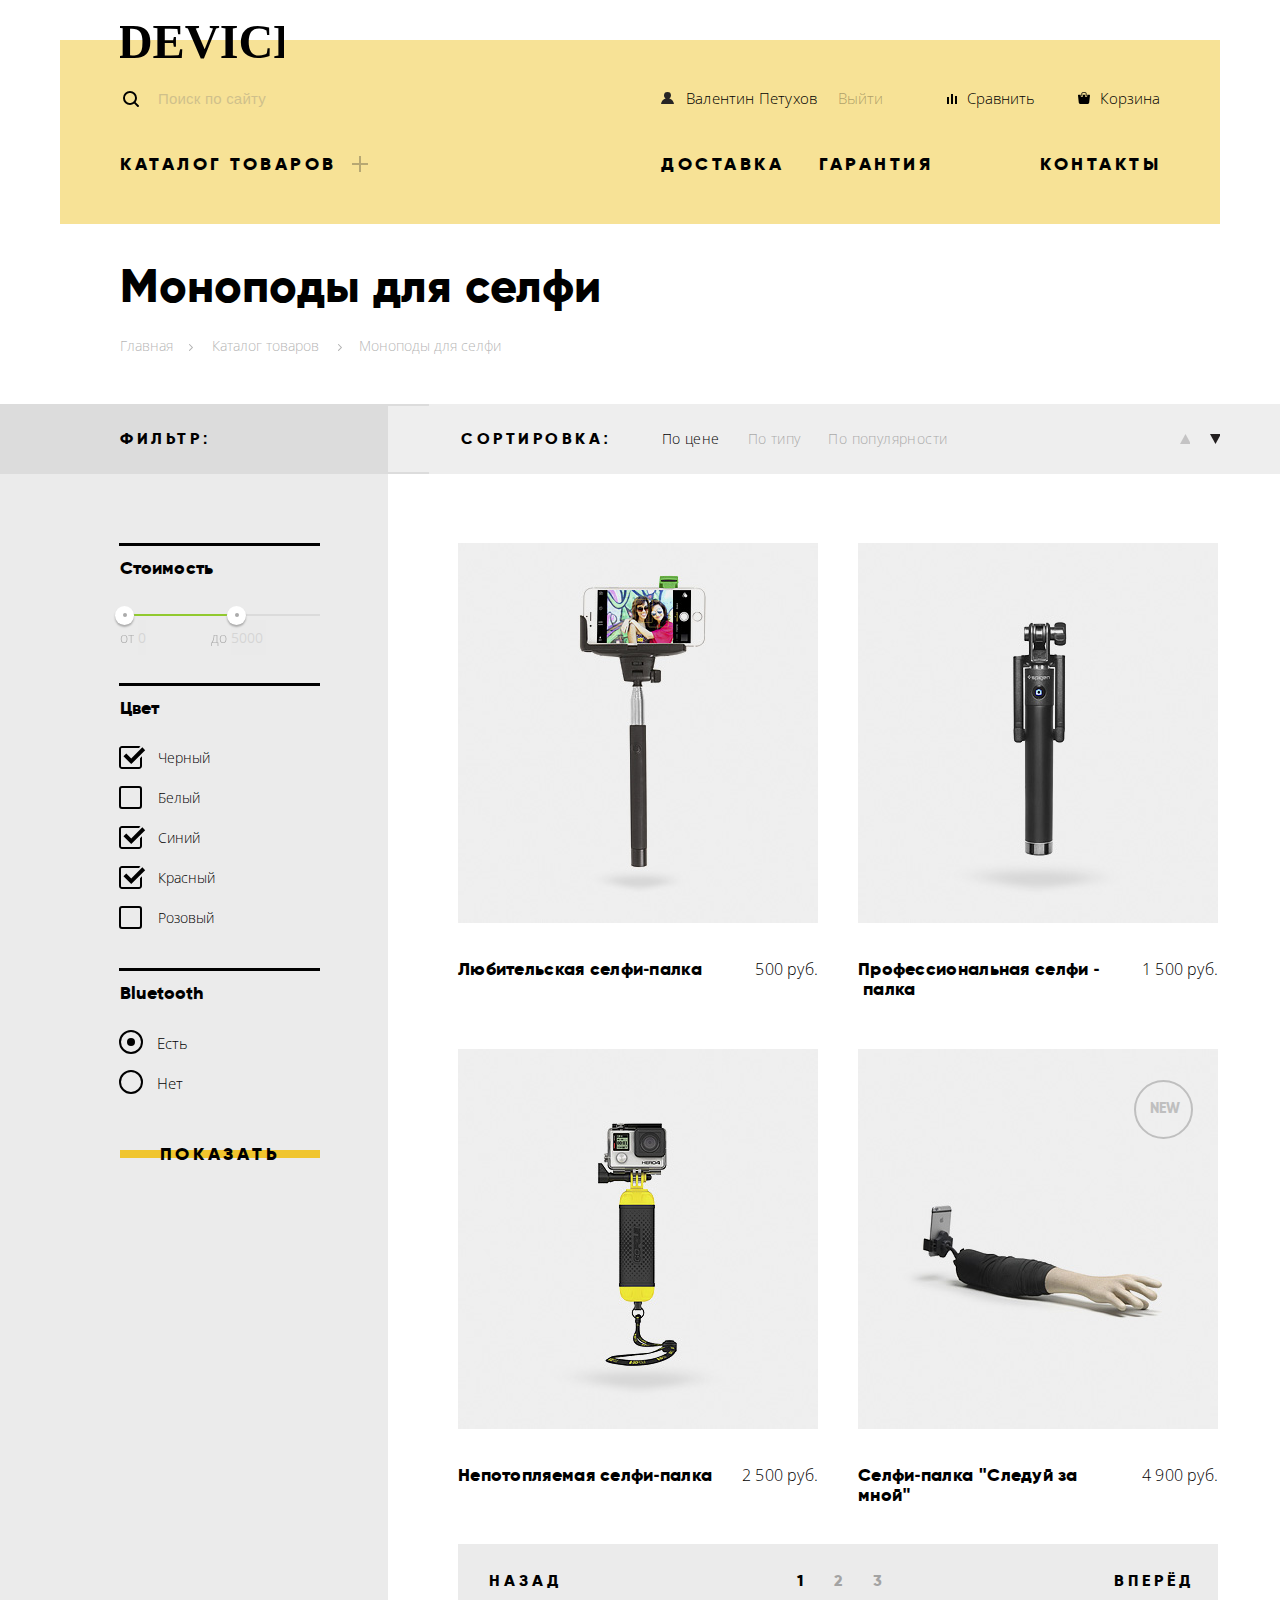
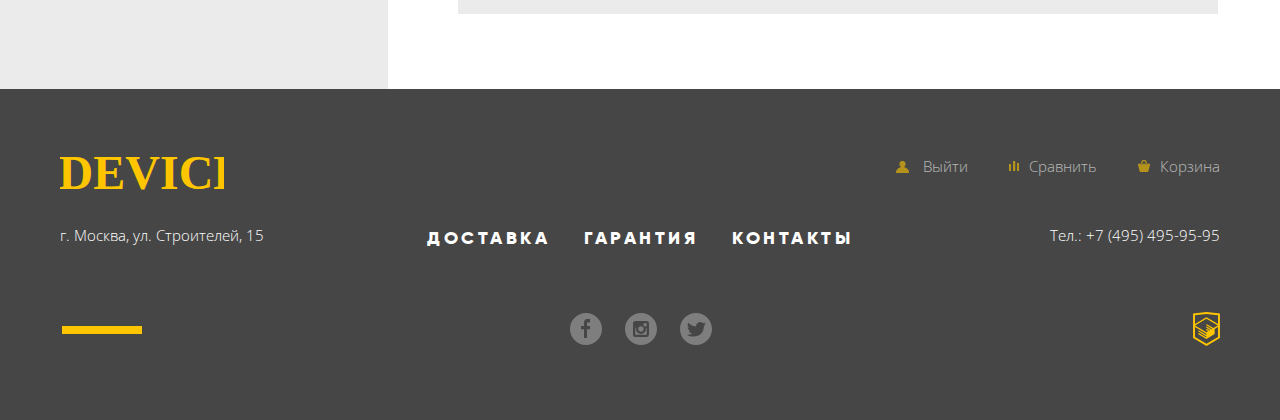
==== commit 4778d8b3: "подготовка ко второй проверке" ====
--- a/catalog.html
+++ b/catalog.html
@@ -11,7 +11,7 @@
     <header class="container">
       <div class="page-header">
         <div class="logo">
-          <a href="index.html"><img src="img/logo.png" alt="Device" width="164" height="36"></a>
+          <a href="index.html"><img src="img/logo-d.svg" alt="Device" width="164" height="36"></a>
         </div>
         <div class="searcher-and-functions">
           <div class="searcher">
@@ -167,7 +167,7 @@
                 <img src="img/item-2.jpg" alt="Профессиональная селфи-палка"
                   width="360" height="380">
                 <div class=name-price>
-                  <a href="#">Профессиональная селфи-палка</a>
+                  <a href="#">Профессиональная селфи&nbsp;-&nbsp;палка</a>
                   <div class= "cost">1 500 руб.</div>
                 </div>
                 <div class="in-basket">
@@ -227,7 +227,7 @@
       <div class="flex-footer">
         <div class="logo-functions">
           <div class="logo">
-            <a href="index.html"><img src="img/logo-f.png" alt="DEVICE" width="164" height="36"></a>
+            <a href="index.html"><img src="img/logo-d-f.svg" alt="DEVICE" width="164" height="36"></a>
           </div>
           <div class="functions">
             <div class="foot-btn enter-f">
@@ -255,12 +255,12 @@
         </nav>
         <div class="friends-home">
           <div class="friends">
-            <a class="social-btn" href="https://facebook.com"><img src="img/facebook.png" alt="facebook" width="38" height="38"></a>
-            <a class="social-btn" href="https://instagram.com"><img src="img/insta.png" alt="instagram" width="38" height="38"></a>
-            <a class="social-btn" href="https://twitter.com"><img src="img/twitter.png" alt="twitter" width="38" height="38"></a>
+            <a class="social-btn" href="https://facebook.com"><img src="img/fb.svg" alt="facebook" width="32" height="32"></a>
+            <a class="social-btn" href="https://instagram.com"><img src="img/instagram.svg" alt="instagram" width="32" height="32"></a>
+            <a class="social-btn" href="https://twitter.com"><img src="img/twitter.svg" alt="twitter" width="32" height="32"></a>
           </div>
           <div class="academy">
-            <a class="btn" href="https://htmlacademy.ru/intensive/htmlcss"><img src="img/htmlacademy.png" alt="Html academy" width="27" height="34"></a>
+            <a class="btn" href="https://htmlacademy.ru/intensive/htmlcss"><img src="img/logo-html.svg" alt="Html academy" width="27" height="34"></a>
           </div>
         </div>
         </div>
--- a/css/style.css
+++ b/css/style.css
@@ -25,7 +25,7 @@
 
 body h1,
 body h2 {
-  font-family: 'Gilroy', sans-serif;
+  font-family: 'Gilroy', 'Arial', sans-serif;
   font-size: 47px;
   line-height: 60px;
   color: black;
@@ -67,8 +67,8 @@
 }
 
 .page-header .logo {
-  margin-bottom:11px;
-  margin-top:21px;
+  margin-bottom: 9px;
+  margin-top:23px;
   margin-left: 0;
 }
 
@@ -84,13 +84,13 @@
   display:-webkit-box;
   display:-ms-flexbox;
   display:flex;
-  margin-bottom: 15px;
+  margin-bottom: 16px;
 }
 
 .searcher {
   width:430px;
   margin-right:71px;
-  padding-left: 40px;
+  padding-left: 38px;
   position: relative;
 }
 
@@ -99,7 +99,7 @@
   position: absolute;
   top:11px;
   left:3px;
-  background: url("./../img/search.png") no-repeat;
+  background: url("./../img/search.svg") no-repeat;
   width: 16px;
   height: 16px;
 }
@@ -109,9 +109,12 @@
   border:none;
   opacity: 0.3;
   margin-right: 156px;
-  vertical-align: middle;
+  vertical-align: baseline;
   font-size: 15px;
   line-height: 36px;
+  padding-left: 0;
+  margin-left: 0;
+  letter-spacing: 0.2px;
 }
 
 .searcher input:hover {
@@ -183,6 +186,9 @@
 
 .user {
   min-width:160px;
+  padding-left: 0px;
+  letter-spacing: 0.2px;
+  padding-right: 19px;
 }
 
 .enter {
@@ -196,17 +202,31 @@
   position: absolute;
   top:11px;
   left:3px;
-  background: url("./../img/user.png") no-repeat;
+  background: url("./../img/user.svg") no-repeat;
   width: 13px;
   height:12px;
 }
 
+.user::before {
+  left: 2px;
+  top: 12px
+}
+
 .exit {
-  margin-right: 28px;
+  margin:0;
+  padding: 0;
+  padding-left: 0px;
+  text-align: left;
+  padding-right: 2px;
 }
 
 .exit a {
   opacity: 0.3;
+  padding: 0;
+  margin:0;
+  text-align: left;
+  display: inline-block;
+  vertical-align: baseline;
 }
 
 .compare{
@@ -219,7 +239,7 @@
   position: absolute;
   top:14px;
   left:7px;
-  background: url("./../img/compare.png") no-repeat;
+  background: url("./../img/compare.svg") no-repeat;
   width: 10px;
   height:10px;
 }
@@ -235,7 +255,7 @@
   position: absolute;
   top:12px;
   left:18px;
-  background: url("./../img/cart.png") no-repeat;
+  background: url("./../img/cart.svg") no-repeat;
   width: 12px;
   height:12px;
 }
@@ -248,7 +268,7 @@
 }
 
 .nav-menu-header h2 {
-  font-family: 'Gilroy', sans-serif;
+  font-family: 'Gilroy', 'Arial', sans-serif;
   font-size: 18px;
   color: black;
   font-weight: 800;
@@ -279,7 +299,8 @@
   width:16px;
   height:16px;
   background-color: transparent;
-  background-image: url("./../img/plus.png");
+  background-image: url("./../img/plus.svg");
+  opacity: 0.3;
   position: absolute;
   top:36%;
   right:102px;
@@ -318,7 +339,7 @@
   z-index: 100;
   display: none;
   padding-bottom: 12px;
-  padding-top: 13px;
+  padding-top: 14px;
 }
 
 .hidden-menu ul {
@@ -449,6 +470,7 @@
   margin-left:91px;
   margin-top: 4px;
   margin-right: 125px;
+  z-index: 400;
 }
 
 .flex-slider-1 .promo-2 img {
@@ -488,9 +510,21 @@
   left:1px;
 }
 
+.promo-1 h2 {
+  width: 450px;
+}
+
+.promo-2 h2 {
+  width: 300px;
+}
+
+.promo-3 h2 {
+  width: 550px;
+}
+
 .promo-1 .artic-text::after {
   content: "01";
-  font-family: 'Gilroy', sans-serif;
+  font-family: 'Gilroy', 'Arial', sans-serif;
   font-size: 179px;
   position: absolute;
   left: 330px;
@@ -501,7 +535,7 @@
 
 .promo-2 .artic-text::after {
   content: "02";
-  font-family: 'Gilroy', sans-serif;
+  font-family: 'Gilroy', 'Arial', sans-serif;
   font-size: 179px;
   position: absolute;
   left: 330px;
@@ -512,7 +546,7 @@
 
 .promo-3 .artic-text::after {
   content: "03";
-  font-family: 'Gilroy', sans-serif;
+  font-family: 'Gilroy', 'Arial', sans-serif;
   font-size: 179px;
   position: absolute;
   left: 330px;
@@ -522,11 +556,16 @@
 }
 
 .artic-text p {
-  margin-bottom: 40px;
+  margin-bottom: 46px;
   margin-top: 19px;
   word-spacing: 1px;
   width: 480px;
   line-height: 30px;
+}
+
+.promo-2 p,
+.promo-3 p {
+  width: 450px;
 }
 
 .flex-slider-1 .details {
@@ -535,7 +574,7 @@
   text-align: center;
   margin-left: 2px;
   position:relative;
-  margin-bottom: 50px;
+  margin-bottom: 44px;
 }
 
 .flex-slider-1 .details::before {
@@ -563,7 +602,7 @@
 .details a {
   text-decoration: none;
   width:220px;
-  font-family: 'Gilroy', sans-serif;
+  font-family: 'Gilroy', 'Arial', sans-serif;
   font-size: 18px;
   color: black;
   font-weight: 800;
@@ -592,6 +631,7 @@
   width: 460px;
   margin:0;
   padding:0;
+  letter-spacing: 0.1px;
 }
 
 .article-options div {
@@ -603,7 +643,7 @@
 }
 
 .article-options p {
-  font-family: 'Gilroy', sans-serif;
+  font-family: 'Gilroy-300', 'Arial', sans-serif;
   font-size: 36px;
   color: black;
   font-weight: 300;
@@ -626,13 +666,13 @@
 
 .catalog-flex p {
   text-decoration: none;
-  font-family: 'Gilroy', sans-serif;
-  font-size: 16px;
-  line-height: 22px;
+  font-family: 'Gilroy', 'Arial', sans-serif;
+  font-size: 18px;
+  line-height: 20px;
   color: black;
   font-weight: 800;
   font-style: normal;
-  letter-spacing: 1.2px;
+  letter-spacing: 0.4px;
   width:160px;
 }
 
@@ -665,6 +705,27 @@
 
 .catalog-flex li:nth-child(2) img {
   top: 63%;
+  left: 51%;
+}
+
+.catalog-flex li:nth-child(3) img {
+  top: 51%;
+  left: 53%;
+}
+
+.catalog-flex li:nth-child(4) img {
+  top: 52%;
+  left: 52%;
+}
+
+.catalog-flex li:nth-child(5) img {
+  top: 51%;
+  left: 52%;
+}
+
+.catalog-flex li:nth-child(6) img {
+  top: 53%;
+  left: 50%;
 }
 
 .slider-background {
@@ -693,7 +754,7 @@
 
 .slider-controls-2 ul {
   list-style: none;
-  font-family: 'Gilroy', sans-serif;
+  font-family: 'Gilroy', 'Arial', sans-serif;
   font-size: 18px;
   color: black;
   font-weight: 800;
@@ -814,13 +875,13 @@
 
 .shift-container-2 p {
   letter-spacing: 0.3px;
-  width: 400px;
+  width: 445px;
   line-height: 30px;
 }
 
 .shift-container-2 img {
   margin-top: 57px;
-  margin-left: 93px;
+  margin-left: 48px;
 }
 
 #btn-11:checked ~.shift-container-2 .flex-slider-2 {
@@ -859,7 +920,7 @@
   width: 260px;
   height: 100px;
   font-size: 0;
-  background-image:url("./../img/sprites.png");
+  background-image:url("./../img/sprites.svg");
 }
 
 .firms a:hover {
@@ -903,7 +964,7 @@
   word-spacing: -6px;
   letter-spacing: 1px;
   padding-top: 40px;
-  padding-bottom: 22px;
+  padding-bottom: 23px;
 }
 
 .about-and-contacts .about-us {
@@ -919,17 +980,28 @@
   padding-bottom: 15px;
   font-size: 15px;
   line-height: 30px;
+  letter-spacing: 0.1px;
+}
+
+.about-us p:first-of-type {
+  width: 450px;
+}
+
+.about-us p:last-of-type {
+  width: 480px;
+
 }
 
 .about-us ul {
   list-style: none;
-  font-family: 'Gilroy', sans-serif;
+  font-family: 'Gilroy', 'Arial', sans-serif;
   font-size: 16px;
   line-height: 30px;
   font-weight: 800;
   font-style: normal;
-  padding-top: 42px;
+  padding-top: 41px;
   padding-left: 37px;
+  padding-bottom: 0px;
 }
 
 .about-us li {
@@ -979,7 +1051,7 @@
   width:260px;
   text-align: center;
   position: relative;
-  margin-top: 60px;
+  margin-top: 64px;
   z-index: 2;
 }
 
@@ -996,7 +1068,7 @@
 
 .about-and-contacts a {
   text-decoration: none;
-  font-family: 'Gilroy', sans-serif;
+  font-family: 'Gilroy', 'Arial', sans-serif;
   font-size: 18px;
   font-weight: 800;
   font-style: normal;
@@ -1029,7 +1101,7 @@
 .contacts img {
   padding:0;
   margin:0;
-  padding-top: 5px;
+  padding-top: 10px;
 }
 
 .contacts .about-more {
@@ -1057,6 +1129,7 @@
   width: 1160px;
   margin: 0 auto;
   padding: 65px 0;
+  padding-top: 62px;
   position: relative;
 }
 
@@ -1076,19 +1149,19 @@
 }
 
 .logo {
-  width: 164px;
+  width: 200px;
 }
 
 .functions {
-  -ms-flex-item-align: end;
-      align-self: flex-end;
-  margin-bottom: 17px;
+  -ms-flex-item-align: start;
+      align-self: flex-start;
+  margin-bottom: 20px;
 }
 
 .foot-btn {
   width: 85px;
   opacity: 0.6;
-  margin-left: 20px;
+  margin-left: 21px;
   position: relative;
 }
 
@@ -1111,25 +1184,29 @@
 .enter-f::before,
 .compare-f::before,
 .bucket-f::before {
-  top:8px;
+  top:10px;
   left:-20px;
 }
 
 .enter-f::before {
-  left: -30px;
+  left: -27px;
 }
 
 .bucket-f::before {
-  left:5px;
-}
-
-.nav-menu-adress,
+  left:3px;
+  top: 9px;
+}
+
 .nav-menu-footer {
   padding-top: 5px;
 }
 
+.nav-menu-adress {
+  padding-top: 4px;
+}
+
 .nav-menu-footer div{
-  font-family: 'Gilroy', sans-serif;
+  font-family: 'Gilroy', 'Arial', sans-serif;
   font-size: 18px;
   line-height: 24px;
   color: white;
@@ -1168,23 +1245,28 @@
   height: 8px;
   background-color: rgb(255, 198, 0);
   position: absolute;
-  right:585px;
-  bottom:25px;
+  right:589px;
+  bottom:20px;
 }
 
 .friends {
   margin:auto;
-  padding-left: 40px;
+  padding-left: 47px;
+  padding-top: 2px;
   position: relative;
 }
 
 .friends a {
-  margin-right: 12px;
+  margin-right: 19px;
   opacity: 0.3;
 }
 
 .friends a:active {
   opacity: 0.1;
+}
+
+.academy {
+  padding-top: 2px;
 }
 
 .modal-content-map {
@@ -1194,7 +1276,8 @@
   display: none;
   width: 994px;
   height: 593px;
-  background: url("./../img/map-big.jpg") no-repeat center;
+  background: url("./../img/map-big.jpg") no-repeat;
+  background-size: cover;
   -webkit-box-shadow: 0 10px 20px rgba(70, 70, 70, 0.5);
           box-shadow: 0 10px 20px rgba(70, 70, 70, 0.5);
   z-index: 150;
@@ -1221,10 +1304,10 @@
   top: 20px;
   right: 20px;
   border-radius: 50%;
-  width: 50px;
-  height: 50px;
+  width: 60px;
+  height: 60px;
   font-size: 0;
-  background-color: rgb(240, 197, 46);
+  background: url("./../img/modal-close.svg") no-repeat center;
   border: 0;
   cursor: pointer;
   opacity: 0.5;
@@ -1236,18 +1319,6 @@
 
 .modal-content-close:active {
   opacity: 0.3;
-}
-
-.modal-content-close::before {
-  content: "";
-  position: absolute;
-  width:23px;
-  height: 22px;
-  top: 27%;
-  left: 27%;
-  background-color: transparent;
-  background-image: url("./../img/modal-close.png");
-  z-index: 140;
 }
 
 .letter-form {
@@ -1296,7 +1367,8 @@
 .your-text {
   background-color: rgb(242, 242, 242);
   padding: 0 20px;
-  border: none;
+  border-color: background-color: rgb(240, 197, 46);
+  border-width: 2px;
 }
 
 .your-text {
@@ -1331,7 +1403,7 @@
 
 .write-us label {
   text-decoration: none;
-  font-family: 'Gilroy', sans-serif;
+  font-family: 'Gilroy', 'Arial', sans-serif;
   font-size: 16px;
   line-height: 22px;
   color: black;
@@ -1353,7 +1425,7 @@
   border: none;
   background: none;
   text-decoration: none;
-  font-family: 'Gilroy', sans-serif;
+  font-family: 'Gilroy', 'Arial', sans-serif;
   font-size: 18px;
   font-weight: 800;
   font-style: normal;
@@ -1394,11 +1466,10 @@
   position: absolute;
   top: 20px;
   right: 20px;
-  border-radius: 50%;
-  width: 50px;
-  height: 50px;
+  width: 60px;
+  height: 60px;
   font-size: 0;
-  background-color: rgb(240, 197, 46);
+  background: url("./../img/modal-close.svg") no-repeat center;
   opacity: 0.5;
   border: 0;
   cursor: pointer;
@@ -1413,18 +1484,6 @@
     opacity: 0.3;
   }
 
-  .modal-content-close-2::before {
-  content: "";
-  position: absolute;
-  width:23px;
-  height: 22px;
-  top: 27%;
-  left: 27%;
-  background-color: transparent;
-  background-image: url("./../img/modal-close.png");
-  z-index: 140;
-}
-
 /*=============Стили второго слайдв==================== */
 
 .caption {
@@ -1432,25 +1491,31 @@
 }
 
 .caption h1 {
-  letter-spacing: 0.2px;
+  letter-spacing: 0.1px;
   margin-bottom: 0;
   margin-left: 60px;
+  padding-top: 1px;
 }
 
 .breadcrumbs {
   padding-left: 60px;
-  padding-bottom: 45px;
-  padding-top: 11px;
+  padding-bottom: 43px;
+  padding-top: 15px;
   margin:0;
+  font-size: 14px;
 }
 
 .breadcrumbs a {
   position: relative;
-  padding-right: 37px;
+  padding-right: 35px;
   opacity: 0.3;
   color: inherit;
 }
 
+.breadcrumbs a:last-of-type {
+  padding-right: 36px;
+}
+
 .breadcrumbs a:hover {
   opacity: 0.6
 }
@@ -1460,23 +1525,24 @@
 }
 
 .breadcrumbs span {
-  opacity: 0.1;
+  opacity: 0.3;
 }
 
 .breadcrumbs a:first-child::after,
 .breadcrumbs a:nth-child(2)::after {
   content: "";
-  width: 3px;
-  height: 3px;
-  border: 2px solid black;
+  width: 8px;
+  height: 8px;
+  background-image: url(.././img/nav-arrow.svg);
+  background-repeat: no-repeat;
   position: absolute;
   top:8px;
-  right:17px;
-  -webkit-transform: rotate(45deg);
-      -ms-transform: rotate(45deg);
-          transform: rotate(45deg);
-  border-left: none;
-  border-bottom: none;
+  right:11px;
+  opacity: 1;
+}
+
+.breadcrumbs a:nth-child(2)::after {
+  right: 9px;
 }
 
 .head-background {
@@ -1501,12 +1567,12 @@
   margin: 0;
   width: 328px;
   position: relative;
-  font-family: 'Gilroy', sans-serif;
+  font-family: 'Gilroy', 'Arial', sans-serif;
   font-size: 16px;
   font-weight: 800;
   font-style: normal;
   text-transform: uppercase;
-  letter-spacing: 3px;
+  letter-spacing: 3.6px;
   background-color: rgb(220, 220, 220);
   -ms-flex-item-align: center;
       align-self: center;
@@ -1519,12 +1585,12 @@
 
 .head-word::after {
   content: "";
-  width:200px;
+  width:201px;
   height:3px;
   position:absolute;
   background-color: rgb(0, 0, 0);
   top: 137px;
-  left: 61px;
+  left: 59px;
   z-index: 10;
 }
 
@@ -1546,7 +1612,7 @@
 }
 
 .sorting b {
-  font-family: 'Gilroy', sans-serif;
+  font-family: 'Gilroy', 'Arial', sans-serif;
   font-size: 16px;
   font-weight: 800;
   font-style: normal;
@@ -1569,8 +1635,10 @@
 }
 
 .sort-type label {
-  padding-right: 29px;
+  padding-right: 28px;
   opacity: 0.3;
+  font-size: 14px;
+  letter-spacing: 0.4px;
   cursor: pointer;
 }
 
@@ -1607,11 +1675,8 @@
   cursor: pointer;
   height: 10px;
   border:0;
-  background-image: url(".././img/icon-down.png");
-  -webkit-transform: rotate(180deg);
-      -ms-transform: rotate(180deg);
-          transform: rotate(180deg);
-  top: 14px;
+  background-image: url(".././img/icon-up-dir.svg");
+  top: 10px;
   left: 0px;
 }
 
@@ -1622,8 +1687,8 @@
   width: 10px;
   height: 10px;
   border:0;
-  background-image: url(".././img/icon-down.png");
-  top: 14px;
+  background-image: url(".././img/icon-down-dir.svg");
+  top: 10px;
   right: 0px;
 }
 
@@ -1673,22 +1738,23 @@
 }
 
 .price-range {
-  padding-top: 60px;
-  padding-bottom: 18px;
+  padding-top: 61px;
+  padding-bottom: 14px;
 }
 
 .price-range p {
-  font-family: 'Gilroy', sans-serif;
+  font-family: 'Gilroy', 'Arial', sans-serif;
   font-size: 18px;
   color: black;
   font-weight: 800;
   font-style: normal;
   position: relative;
-  padding-bottom: 10px;
+  padding-bottom: 13px;
+  letter-spacing: 0.1px;
 }
 
 .range-controls {
-  padding-right: 65px;
+  padding-right: 68px;
   padding-bottom: 4px;
   position: relative;
 }
@@ -1707,10 +1773,10 @@
 .range-controls .toggle {
   position: absolute;
   top: -8px;
-  left: -4px;
+  left: -5px;
   cursor: pointer;
-  width: 18px;
-  height: 18px;
+  width: 19px;
+  height: 19px;
   border-radius: 50%;
   position:absolute;
   background: white;
@@ -1737,7 +1803,7 @@
 }
 
 .range-controls .toggle-max {
-  left: 110px;
+  left: 107px;
 }
 
 .price-controls {
@@ -1755,7 +1821,7 @@
   font-family: 'Open Sans', 'Roboto', sans-serif;
   font-size: 14px;
   width: 8px;
-  padding: 8px 4px;
+  padding: 8px 0px;
   text-align: center;
   color: black;
   opacity: 0.3;
@@ -1769,11 +1835,12 @@
 }
 
 .color-type b {
-  font-family: 'Gilroy', sans-serif;
+  font-family: 'Gilroy', 'Arial', sans-serif;
   font-size: 18px;
   font-weight: 800;
   font-style: normal;
-  padding-bottom: 13px;
+  padding-bottom: 20px;
+  letter-spacing: 0.1px;
 }
 
 .color-type {
@@ -1791,22 +1858,22 @@
 
 .color-type::before {
   content: "";
-  width:200px;
+  width:201px;
   height:3px;
   position:absolute;
   background-color: rgb(0, 0, 0);
-  top:13px;
-  left:0px;
+  top:11px;
+  left: -1px;
 }
 
 .color-type::after {
   content: "";
-  width:200px;
+  width:201px;
   height:3px;
   position:absolute;
   background-color: rgb(0, 0, 0);
-  top:297px;
-  left:0px;
+  top:296px;
+  left: -1px;
 }
 
 .color-type input[type="checkbox"] {
@@ -1816,7 +1883,8 @@
 .color-type label {
   padding-left:38px;
   position: relative;
-  margin-bottom: 11px;
+  margin-bottom: 10px;
+  font-size: 14px;
 }
 
 .color-type label::before {
@@ -1825,8 +1893,8 @@
   height: 19px;
   position:absolute;
   border: 2px solid black;
-  border-radius: 12%;
-  top:6px;
+  border-radius: 13%;
+  top:3px;
   left:-1px;
   z-index: 15;
 }
@@ -1840,9 +1908,9 @@
   width:27px;
   height:23px;
   position:absolute;
-  background-image: url("./../img/checkbox-on.png");
+  background-image: url("./../img/checkbox-on.svg");
   z-index: 20;
-  top: 6px;
+  top: 3px;
   left: -1px;
 }
 
@@ -1862,11 +1930,12 @@
 }
 
 .blue-type b {
-  font-family: 'Gilroy', sans-serif;
+  font-family: 'Gilroy', 'Arial', sans-serif;
   font-size: 18px;
   font-weight: 800;
   font-style: normal;
-  padding-bottom: 18px;
+  padding-bottom: 20px;
+  padding-top: 1px;
 }
 
 .blue-type input[type=radio] {
@@ -1891,7 +1960,7 @@
   position:absolute;
   border-radius: 50%;
   border:2px solid black;
-  top:5px;
+  top:2px;
   left:-1px;
 }
 
@@ -1906,7 +1975,7 @@
   position:absolute;
   border-radius: 50%;
   background-color: black;
-  top:13px;
+  top:10px;
   left: 7px;
   z-index: 10;
 }
@@ -1923,15 +1992,15 @@
 .show-it a {
   text-decoration: none;
   color:inherit;
-  font-family: 'Gilroy', sans-serif;
+  font-family: 'Gilroy', 'Arial', sans-serif;
   font-size: 18px;
   font-weight: 800;
   font-style: normal;
   text-transform: uppercase;
-  letter-spacing: 3.5px;
+  letter-spacing: 3.7px;
   vertical-align: middle;
   padding: 5px 0;
-  margin-left: 6px;
+  margin-left: 0px;
   display: inline-block;
 }
 
@@ -2017,10 +2086,6 @@
   padding-bottom: 25px;
 }
 
-.cost {
-  font-size: 16px;
-}
-
 .stuff-group article:nth-child(2n) {
   margin-left: 40px;
 }
@@ -2039,7 +2104,7 @@
 
 .new-thing::before {
   content: "NEW";
-  font-family: 'Gilroy', sans-serif;
+  font-family: 'Gilroy', 'Arial', sans-serif;
   font-size: 14px;
   position: absolute;
   color: rgb(191, 191, 191);
@@ -2049,17 +2114,24 @@
 }
 
 .name-price a {
-  font-family: 'Gilroy', sans-serif;
+  font-family: 'Gilroy', 'Arial', sans-serif;
   font-size: 18px;
   line-height: 20px;
   font-weight: 800;
   font-style: normal;
-  width: 245px;
-  padding-bottom: 10px
+  width: 260px;
+  padding-bottom: 4px;
+  letter-spacing: 0.3px;
+  word-spacing: -0.2px;
+}
+
+.cost {
+  font-size: 16px;
+  letter-spacing: 0.2px;
 }
 
 .stuff-group img {
-  padding-bottom: 15px;
+  padding-bottom: 22px;
   padding-top: 21px;
 }
 
@@ -2081,7 +2153,7 @@
 
 .in-basket a {
   text-decoration: none;
-  font-family: 'Gilroy', sans-serif;
+  font-family: 'Gilroy', 'Arial', sans-serif;
   font-size: 18px;
   font-weight: 800;
   font-style: normal;
@@ -2147,7 +2219,7 @@
   margin-top:10px;
   background-color: rgb(235, 235, 235);
   width:760px;
-  font-family: 'Gilroy', sans-serif;
+  font-family: 'Gilroy', 'Arial', sans-serif;
   font-size: 16px;
   font-weight: 800;
   font-style: normal;
@@ -2157,9 +2229,9 @@
 }
 
 .navigator div {
-  padding-top: 18px;
+  padding-top: 22px;
   width:120px;
-  padding-left: 5px;
+  padding-left: 7px;
   text-align: center;
 }
 
@@ -2168,12 +2240,12 @@
   color: inherit;
 }
 
-.navigator a:nth-child(2),
-.navigator a:nth-child(3) {
-  opacity:0.3;
-}
-
-.navigator div:first-child {
+.navigator div:nth-child(2) {
+  padding-left: 29px;
+}
+
+.navigator div:nth-child(3) {
+  padding-right: 4px;
 }
 
 .pages a {
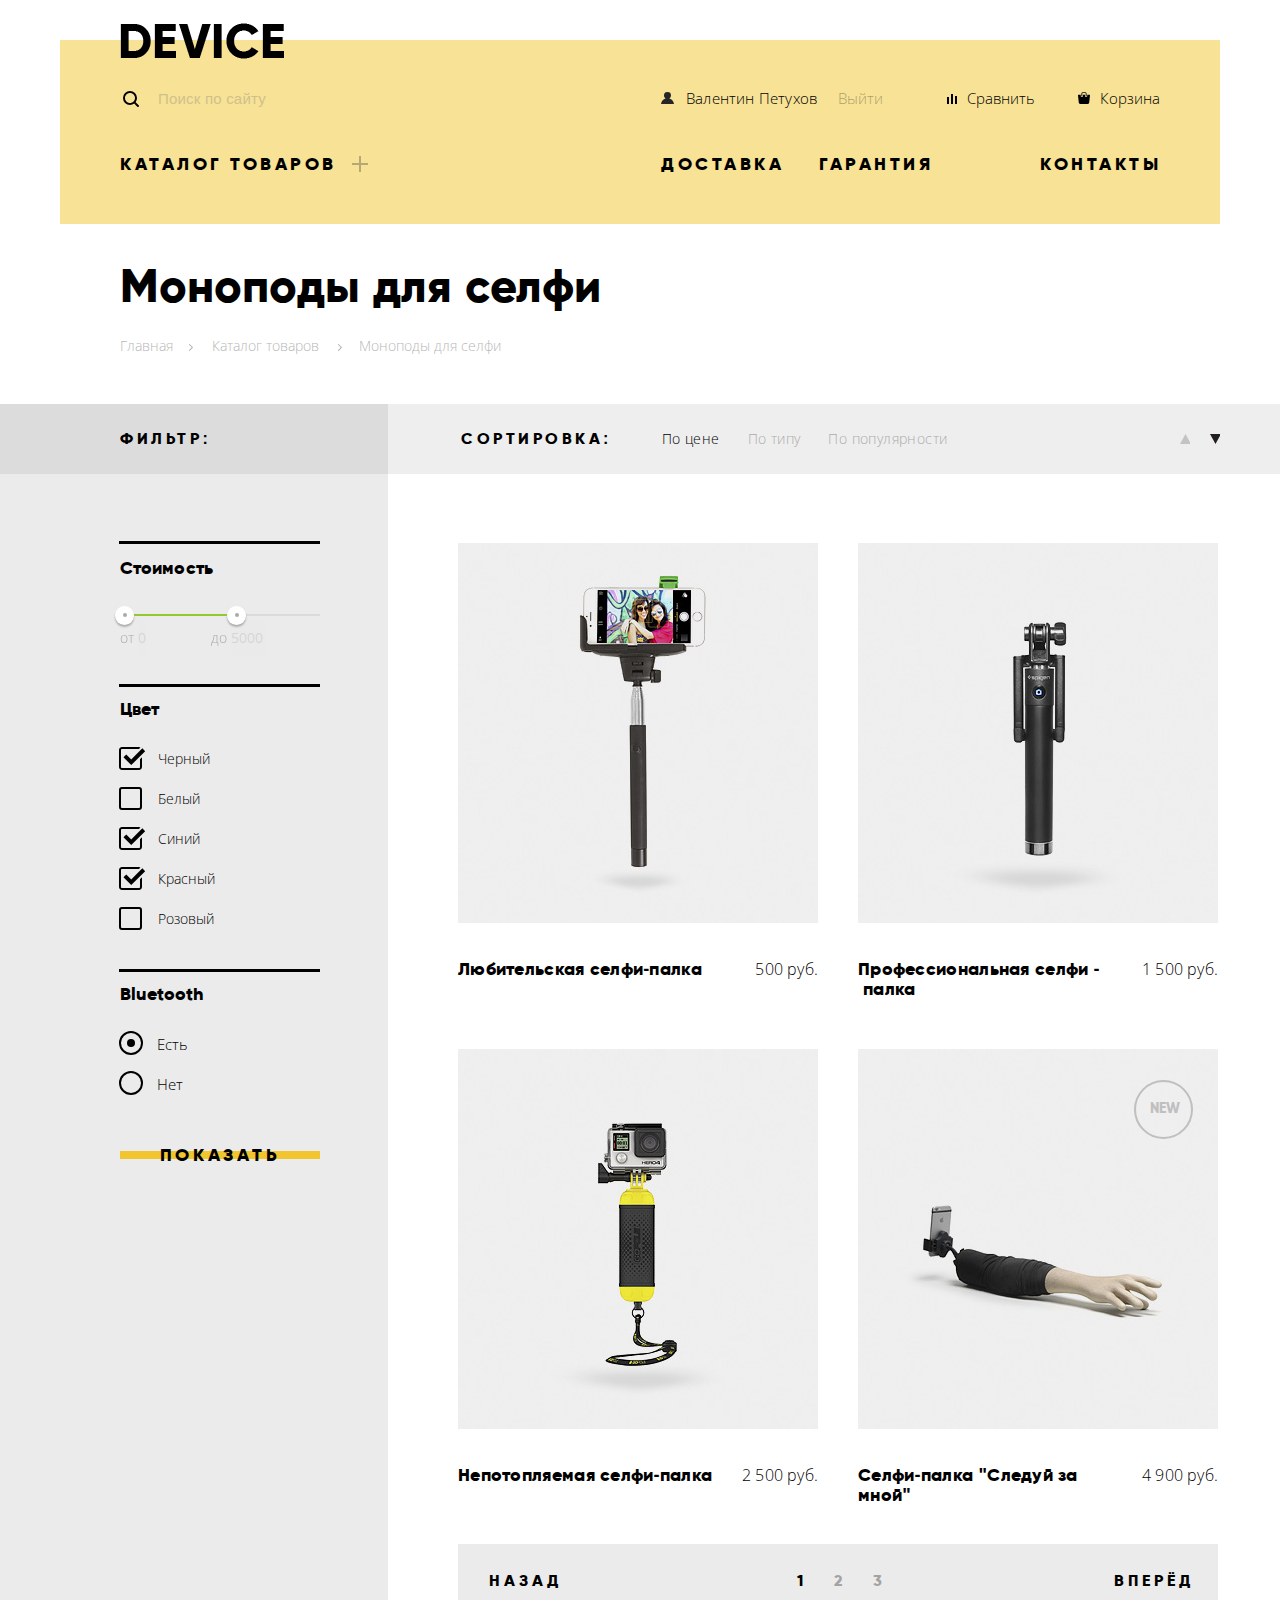
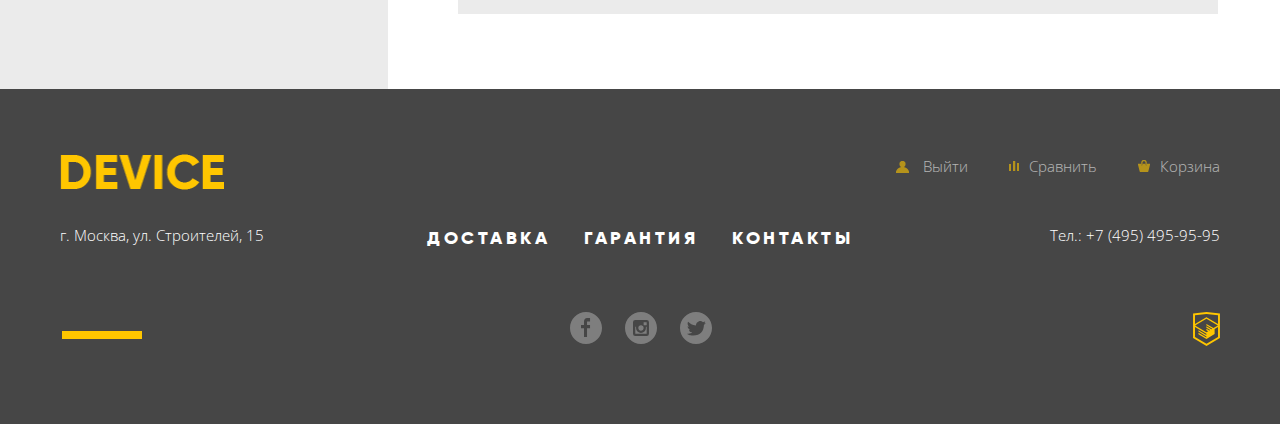
==== commit 8c023da1: "добавление минификаторов, контентных изображений" ====
--- a/catalog.html
+++ b/catalog.html
@@ -4,14 +4,14 @@
     <meta charset="utf-8">
     <title>Device: Моноподы для селфи</title>
     <link href="https://fonts.googleapis.com/css?family=Open+Sans:300,400&amp;subset=cyrillic" rel="stylesheet">
-    <link href="css/style.css" rel="stylesheet">
     <link rel="stylesheet" href="css/normalize.css">
+    <link href="css/style-min.css" rel="stylesheet">
   </head>
   <body>
     <header class="container">
       <div class="page-header">
         <div class="logo">
-          <a href="index.html"><img src="img/logo-d.svg" alt="Device" width="164" height="36"></a>
+          <a href="index.html"><img src="img/logo.png" alt="Device" width="164" height="36"></a>
         </div>
         <div class="searcher-and-functions">
           <div class="searcher">
@@ -85,17 +85,17 @@
             <b>Сортировка:</b>
             <div class="sort-type">
               <input type="radio" name="sort-me-now" id="prices" checked>
-              <label for="prices">По цене</label>
+              <label for="prices" tabindex="0">По цене</label>
               <input type="radio" name="sort-me-now" id="type">
-              <label for="type">По типу</label>
+              <label for="type" tabindex="0">По типу</label>
               <input type="radio" name="sort-me-now" id="popular">
-              <label for="popular">По популярности</label>
+              <label for="popular" tabindex="0">По популярности</label>
             </div>
             <div class="more-less">
               <input type="radio" name="more" id="more">
-              <label for="more"></label>
+              <label for="more" tabindex="0"></label>
               <input type="radio" name="more" id="less" checked>
-              <label for="less"></label>
+              <label for="less" tabindex="0"></label>
             </div>
           </div>
         </div>
@@ -114,36 +114,36 @@
                     <div class="toggle toggle-max"></div>
                 </div>
                 <div class="price-controls">
-                    <label class="min-price">от <input name="min-price" type="text" value="0"></label>
-                    <label class="max-price">до <input name="max-price" type="text" value="5000"></label>
+                    <label class="min-price" tabindex="0">от <input name="min-price" type="text" value="0"></label>
+                    <label class="max-price" tabindex="0">до <input name="max-price" type="text" value="5000"></label>
                 </div>
               </div>
               <div class="color-type">
                 <b>Цвет</b>
                 <input type="checkbox" name="black" id="black" checked>
-                <label for="black">Черный</label>
+                <label for="black" tabindex="0">Черный</label>
                 <input type="checkbox" name="white" id="white">
-                <label for="white">Белый</label>
+                <label for="white" tabindex="0">Белый</label>
                 <input type="checkbox" name="blue" id="blue" checked>
-                <label for="blue">Синий</label>
+                <label for="blue" tabindex="0">Синий</label>
                 <input type="checkbox" name="red" id="red" checked>
-                <label for="red">Красный</label>
+                <label for="red" tabindex="0">Красный</label>
                 <input type="checkbox" name="pink" id="pink">
-                <label for="pink">Розовый</label>
+                <label for="pink" tabindex="0">Розовый</label>
               </div>
               <div class="blue-type">
                 <b>Bluetooth</b>
                 <div>
                   <input type="radio" name="yes-no" id="yes" checked>
-                  <label for="yes">Есть</label>
+                  <label for="yes" tabindex="0">Есть</label>
                 </div>
                 <div>
                   <input type="radio" name="yes-no" id="no">
-                  <label for="no">Нет</label>
+                  <label for="no" tabindex="0">Нет</label>
                 </div>
               </div>
             <div class="show-it">
-              <a href="#">Показать</a>
+              <a href="#" tabindex="0">Показать</a>
             </div>
             </form>
           </div>
@@ -227,7 +227,7 @@
       <div class="flex-footer">
         <div class="logo-functions">
           <div class="logo">
-            <a href="index.html"><img src="img/logo-d-f.svg" alt="DEVICE" width="164" height="36"></a>
+            <a href="index.html"><img src="img/logo-f.png" alt="DEVICE" width="164" height="36"></a>
           </div>
           <div class="functions">
             <div class="foot-btn enter-f">
@@ -255,9 +255,9 @@
         </nav>
         <div class="friends-home">
           <div class="friends">
-            <a class="social-btn" href="https://facebook.com"><img src="img/fb.svg" alt="facebook" width="32" height="32"></a>
-            <a class="social-btn" href="https://instagram.com"><img src="img/instagram.svg" alt="instagram" width="32" height="32"></a>
-            <a class="social-btn" href="https://twitter.com"><img src="img/twitter.svg" alt="twitter" width="32" height="32"></a>
+            <a class="social-btn" href="https://facebook.com"><img src="img/fb.svg" alt="facebook" width="32" height="32">facebook</a>
+            <a class="social-btn" href="https://instagram.com"><img src="img/instagram.svg" alt="instagram" width="32" height="32">instagram</a>
+            <a class="social-btn" href="https://twitter.com"><img src="img/twitter.svg" alt="twitter" width="32" height="32">twitter</a>
           </div>
           <div class="academy">
             <a class="btn" href="https://htmlacademy.ru/intensive/htmlcss"><img src="img/logo-html.svg" alt="Html academy" width="27" height="34"></a>
--- a/css/style-min.css
+++ b/css/style-min.css
@@ -0,0 +1 @@
+@font-face{font-family:'Gilroy-300';src:url(./../fonts/gilroy-300-normal.woff2) format('woff2'),url(./../fonts/gilroy-300-normal.woff) format('woff'),url(./../fonts/gilroy-300-normal.ttf) format('truetype');font-weight:300;font-style:normal}@font-face{font-family:'Gilroy';src:url(./../fonts/gilroy-800-normal.woff2) format('woff2'),url(./../fonts/gilroy-800-normal.woff) format('woff'),url(./../fonts/gilroy-800-normal.ttf) format('truetype');font-weight:800;font-style:normal}body{font-family:'Open Sans','Roboto',sans-serif;font-size:15px;line-height:30px;min-width:1200px;font-weight:300;margin:0;padding:0}body h1,body h2{font-family:'Gilroy','Arial',sans-serif;font-size:47px;line-height:60px;color:#000;font-weight:800;font-style:normal}body,main{background-color:#fff}.container{width:1160px;margin:0 auto;padding:0 20px}.container a{text-decoration:none;color:inherit}.page-header,.searcher-and-functions{display:-webkit-box;display:-ms-flexbox;display:flex}.page-header{-webkit-box-orient:vertical;-webkit-box-direction:normal;-ms-flex-direction:column;flex-direction:column;padding-left:60px;padding-right:60px;background-image:-webkit-linear-gradient(top,#fff 40px,#f7e296 40px);background-image:-o-linear-gradient(top,#fff 40px,#f7e296 40px);background-image:linear-gradient(to bottom,#fff 40px,#f7e296 40px);position:relative;font-size:15px;line-height:36px}.page-header .logo{margin-bottom:9px;margin-top:23px;margin-left:0}.logo:hover,.searcher input:hover{opacity:.6}.logo:active{opacity:.3}.searcher-and-functions{margin-bottom:16px}.searcher{width:430px;margin-right:71px;padding-left:38px;position:relative}.searcher::before{content:"";position:absolute;top:11px;left:3px;background:url(./../img/search.svg) no-repeat;width:16px;height:16px}.searcher input{background-color:inherit;border:0;opacity:.3;margin-right:156px;vertical-align:baseline;font-size:15px;line-height:36px;padding-left:0;margin-left:0;letter-spacing:.2px}.searcher input:focus{opacity:1;outline:0}.searcher input:focus+label{display:inline-block;vertical-align:middle}.searcher input:focus+label::before{content:"";width:441px;height:2px;background-color:#000;position:absolute;top:36px;left:0}.searcher label{outline:2px solid #000;display:none;width:75px;text-align:center}.searcher label:hover{background-color:#000;color:#fff;display:inline-block;vertical-align:middle}.searcher label:active{color:gray}.searcher label:active::after{content:"";width:441px;height:2px;background-color:#000;position:absolute;top:36px;left:0}.head-btn{width:100px;position:relative}.head-btn a{padding-left:27px}.catalog-header::after:hover,.head-btn:hover,.hidden-menu a:hover,.nav-menu-header h2:hover{opacity:.6}.catalog-flex li:active img,.catalog-flex li:active p,.details a:active,.head-btn:active,.hidden-menu a:active,.nav-menu-header .products:active{opacity:.3}.user{min-width:160px;padding-left:0;letter-spacing:.2px;padding-right:19px}.enter{margin-right:180px}.enter::before{top:11px;left:3px}.enter-f::before,.enter::before,.user::before{content:"";position:absolute;background:url(./../img/user.svg) no-repeat;width:13px;height:12px}.user::before{left:2px;top:12px}.exit,.exit a{margin:0;text-align:left;padding:0 2px 0 0}.exit a{opacity:.3;padding:0;display:inline-block;vertical-align:baseline}.compare{margin-right:20px}.compare::before{top:14px;left:7px}.compare-f::before,.compare::before{content:"";position:absolute;background:url(./../img/compare.svg) no-repeat;width:10px;height:10px}.bucket,.bucket-f{text-align:right}.bucket::before{top:12px;left:18px}.bucket-f::before,.bucket::before{content:"";position:absolute;background:url(./../img/cart.svg) no-repeat;width:12px;height:12px}.nav-menu-header{display:-webkit-box;display:-ms-flexbox;display:flex;margin-bottom:30px}.nav-menu-header h2{font-family:'Gilroy','Arial',sans-serif;font-size:18px;color:#000;font-weight:800;font-style:normal;text-transform:uppercase;letter-spacing:3.5px;padding:0;margin:0}.catalog-header{width:350px;margin-left:0;margin-right:191px;position:relative}.catalog-header::after{content:"";width:16px;height:16px;background-color:transparent;background-image:url(./../img/plus.svg);opacity:.3;position:absolute;top:36%;right:102px;z-index:10}.delivery-header{width:158px}.warranty-header{width:120px}.contacts-header{text-align:right;width:120px;margin-left:auto;margin-right:0;padding-right:0}.hidden-menu{display:-webkit-box;display:-ms-flexbox;display:flex;position:absolute;top:40px;left:-60px;width:1160px;background-color:#f7e296;z-index:100;display:none;padding-bottom:12px;padding-top:14px}.hidden-menu ul{list-style:none;margin-left:0;margin-right:40px;padding-left:0;width:160px}.hidden-menu ul:first-child{width:200px;margin-left:60px}.catalog-header:hover .hidden-menu{display:-webkit-box;display:-ms-flexbox;display:flex}.shift-container{overflow:hidden}.flex-slider-1{display:-webkit-box;display:-ms-flexbox;display:flex;background-image:-webkit-linear-gradient(bottom,#fff 481px,#f7e296 481px);background-image:-o-linear-gradient(bottom,#fff 481px,#f7e296 481px);background-image:linear-gradient(to top,#fff 481px,#f7e296 481px);width:3480px;height:595px}.flex-slider-1 h2{letter-spacing:.8px;word-spacing:-5px;line-height:57px;margin-bottom:0}.slider-shifter{position:relative}.slider-shifter input[type=radio],.slider-shifter-2 input[type=radio]{display:none}.slider-controls label{display:inline-block;width:10px;height:10px;padding-right:0 17px;border:1px solid #000;border-radius:50%;cursor:pointer;z-index:11;position:absolute;opacity:1;vertical-align:middle}.slider-controls label:first-child{top:331px;left:1020px}.slider-controls label:nth-child(2){top:331px;left:1053px}.slider-controls label:last-child{top:331px;left:1086px}.flex-slider-1 article{display:-webkit-box;display:-ms-flexbox;display:flex;width:1160px}#btn-1:checked~.slider-controls label[for=btn-1]::before,#btn-2:checked~.slider-controls label[for=btn-2]::before,#btn-3:checked~.slider-controls label[for=btn-3]::before{position:absolute;content:'';border-radius:50%;border:1px solid #000;width:2px;height:2px;top:3px;left:3px}#btn-1:checked~.shift-container .flex-slider-1{-webkit-transform:translate(0);-ms-transform:translate(0);transform:translate(0)}#btn-2:checked~.shift-container .flex-slider-1{-webkit-transform:translate(-1160px);-ms-transform:translate(-1160px);transform:translate(-1160px)}#btn-3:checked~.shift-container .flex-slider-1{-webkit-transform:translate(-2320px);-ms-transform:translate(-2320px);transform:translate(-2320px)}.flex-slider-1 .promo-1 img{margin-left:91px;margin-top:4px;margin-right:125px;z-index:400}.flex-slider-1 .promo-2 img{margin-left:120px;margin-top:15px;margin-right:135px}.flex-slider-1 .promo-3 img{margin-left:30px;margin-top:68px;margin-right:44px}.flex-slider-1 .artic-text{margin-right:0;padding-right:0;padding-top:43px;width:510px;display:-webkit-box;display:-ms-flexbox;display:flex;-webkit-box-orient:vertical;-webkit-box-direction:normal;-ms-flex-direction:column;flex-direction:column;position:relative}.flex-slider-1 .artic-text::before{content:"";width:100px;height:7px;position:absolute;background-color:#fff;top:40px;left:1px}.promo-1 h2{width:450px}.promo-2 h2{width:300px}.promo-3 h2{width:550px}.promo-1 .artic-text::after,.promo-2 .artic-text::after,.promo-3 .artic-text::after{content:"01";font-family:'Gilroy','Arial',sans-serif;font-size:179px;position:absolute;left:330px;top:65px;color:#fff;z-index:-10}.promo-2 .artic-text::after,.promo-3 .artic-text::after{content:"02"}.promo-3 .artic-text::after{content:"03"}.artic-text p{margin-bottom:46px;margin-top:19px;word-spacing:1px;width:480px;line-height:30px}.promo-2 p,.promo-3 p{width:450px}.flex-slider-1 .details{height:40px;width:220px;text-align:center;margin-left:2px;position:relative;margin-bottom:44px}.flex-slider-1 .details::before,.flex-slider-1 .details:hover::before{content:"";position:absolute;width:220px;height:8px;background-color:#f0c52e;top:12px;left:0;z-index:-10}.flex-slider-1 .details:hover::before{height:40px;top:-4px}.details a{text-decoration:none;width:220px;font-family:'Gilroy','Arial',sans-serif;font-size:18px;color:#000;font-weight:800;font-style:normal;text-transform:uppercase;letter-spacing:3.5px;vertical-align:middle;display:inline-block}.article-options{display:-webkit-box;display:-ms-flexbox;display:flex;-webkit-box-pack:start;-ms-flex-pack:start;justify-content:flex-start;font-family:'Open Sans','Roboto',sans-serif;font-size:13px;line-height:20px;font-weight:300;width:460px;margin:0;padding:0;letter-spacing:.1px}.article-options div{width:140px}.article-options div:first-child{width:160px}.article-options p{font-family:'Gilroy-300','Arial',sans-serif;font-size:36px;color:#000;font-weight:300;font-style:normal;line-height:55px;margin:0;padding:0 0 5px}.catalog-flex{display:-webkit-box;display:-ms-flexbox;display:flex;flex-wrap:wrap;-webkit-box-pack:justify;-ms-flex-pack:justify;justify-content:space-between;list-style:none}.catalog-flex p{text-decoration:none;font-family:'Gilroy','Arial',sans-serif;font-size:18px;line-height:20px;color:#000;font-weight:800;font-style:normal;letter-spacing:.4px;width:160px}.catalog-flex .catalog-image{width:160px;height:160px;background-color:#f7e296;text-align:center;margin-bottom:36px;position:relative}.catalog-flex li:hover .catalog-image{background-color:#f0c52e}.catalog-flex img{position:absolute;top:50%;left:50%;-webkit-transform:translate(-50%,-50%);-ms-transform:translate(-50%,-50%);transform:translate(-50%,-50%)}.catalog-flex li:nth-child(2) img{top:63%;left:51%}.catalog-flex li:nth-child(3) img{top:51%;left:53%}.catalog-flex li:nth-child(4) img{top:52%;left:52%}.catalog-flex li:nth-child(5) img{top:51%;left:52%}.catalog-flex li:nth-child(6) img{top:53%;left:50%}.slider-background,.slider-shifter-2{background-image:-webkit-linear-gradient(top,#fff 168px,#e5e5e5 168px,#e5e5e5 456px,#fff 456px);background-image:-o-linear-gradient(top,#fff 168px,#e5e5e5 168px,#e5e5e5 456px,#fff 456px);background-image:linear-gradient(to bottom,#fff 168px,#e5e5e5 168px,#e5e5e5 456px,#fff 456px)}.slider-shifter-2{display:-webkit-box;display:-ms-flexbox;display:flex;margin:0 auto;padding:56px 0 135px;position:relative}.slider-controls-2{width:280px;padding-top:58px;position:relative}.slider-controls-2 ul{list-style:none;font-family:'Gilroy','Arial',sans-serif;font-size:18px;color:#000;font-weight:800;font-style:normal;text-transform:uppercase;letter-spacing:3.5px;padding-left:2px;padding-top:20px}.slider-controls-2 li{margin-bottom:25px;width:160px;height:40px;text-align:center;position:relative;vertical-align:middle}.shift-container-2{overflow:hidden;width:880px}.flex-slider-2,.flex-slider-2 div{display:-webkit-box;display:-ms-flexbox;display:flex;width:2640px}.flex-slider-2 div{width:880px;height:320px;padding-left:120px;padding-top:40px;-webkit-box-orient:vertical;-webkit-box-direction:normal;-ms-flex-direction:column;flex-direction:column;-ms-flex-wrap:wrap;flex-wrap:wrap}.slider-controls-2 label{position:relative}#btn-11:checked~.slider-controls-2 label[for=btn-11],#btn-12:checked~.slider-controls-2 label[for=btn-12],#btn-13:checked~.slider-controls-2 label[for=btn-13]{color:#ecd77e}.slider-controls-2 li::before,.slider-controls-2 li:hover::before{content:"";width:160px;height:8px;background-color:#f0c52e;position:absolute;top:11px;left:-2px}.slider-controls-2 label:hover,.slider-controls-2 li:hover{cursor:pointer}.slider-controls-2 li:hover::before{height:40px;top:-3px}#btn-11:checked~.slider-controls-2 li:first-child::before,#btn-12:checked~.slider-controls-2 li:nth-child(2)::before,#btn-13:checked~.slider-controls-2 li:last-child::before{content:"";width:280px;height:40px;background-color:#000;position:absolute;top:-3px;left:-2px}.slider-controls-2::after{content:"";width:7px;height:320px;background-color:#000;position:absolute;top:12px;right:-5px}.shift-container-2 h2{letter-spacing:1.1px;margin:0;padding:38px 0 12px 2px}.shift-container-2 p{letter-spacing:.3px;width:445px;line-height:30px}.shift-container-2 img{margin-top:57px;margin-left:48px}#btn-11:checked~.shift-container-2 .flex-slider-2{-webkit-transform:translate(0);-ms-transform:translate(0);transform:translate(0)}#btn-12:checked~.shift-container-2 .flex-slider-2{-webkit-transform:translate(-880px);-ms-transform:translate(-880px);transform:translate(-880px)}#btn-13:checked~.shift-container-2 .flex-slider-2{-webkit-transform:translate(-1760px);-ms-transform:translate(-1760px);transform:translate(-1760px)}.firms{display:-webkit-box;display:-ms-flexbox;display:flex;-webkit-box-pack:justify;-ms-flex-pack:justify;justify-content:space-between;-webkit-box-align:center;-ms-flex-align:center;align-items:center;margin-bottom:98px}.firms a{display:inline-block;width:260px;height:100px;font-size:0;background-image:url(./../img/sprites.png);vertical-align:middle}.firms a:hover{background-position:-298px 0}.firms a:nth-child(2){background-position:0 -149px}.firms a:nth-child(2):hover{background-position:-298px -148px}.firms a:nth-child(3){background-position:0 -297px}.firms a:nth-child(3):hover{background-position:-297px -298px}.firms a:nth-child(4){background-position:0 -447px}.firms a:nth-child(4):hover{background-position:-297px -446px}.about-and-contacts{display:-webkit-box;display:-ms-flexbox;display:flex;padding-bottom:80px}.about-and-contacts h2{margin:0;word-spacing:-6px;letter-spacing:1px;padding:40px 0 23px}.about-and-contacts .about-us{width:520px}.about-us,.contacts{position:relative}.about-and-contacts p{padding-bottom:15px;font-size:15px;line-height:30px;letter-spacing:.1px}.about-us p:first-of-type{width:450px}.about-us p:last-of-type{width:480px}.about-and-contacts a,.about-us ul,.nav-menu-footer div{font-family:'Gilroy','Arial',sans-serif;font-weight:800;font-style:normal}.about-us ul{list-style:none;padding-top:41px;padding-left:37px;padding-bottom:0;font-size:16px;line-height:30px}.about-us li{margin-bottom:10px;position:relative}.about-us li::before{content:"";width:4px;height:4px;border:3px solid #000;border-radius:50%;opacity:.3;z-index:11;position:absolute;top:10px;left:-35px}.contacts p{padding-left:2px}.about-us::before,.contacts::before{content:"";width:80px;height:7px;background-color:#000;position:absolute;top:-6px;left:1px}.contacts::before{left:81px}.about-and-contacts .about-more{height:40px;width:260px;text-align:center;position:relative;margin-top:64px;z-index:2}.about-and-contacts .about-more::before,.about-and-contacts .about-more:hover::before{content:"";position:absolute;width:260px;height:8px;background-color:#f0c52e;top:12px;left:0;z-index:-10}.about-and-contacts a{text-decoration:none;font-size:18px;text-transform:uppercase;letter-spacing:3.5px;display:inline-block;vertical-align:middle;margin-left:6px}.about-and-contacts .about-more:hover::before{height:40px;top:-5px}.about-more a:active{opacity:.3}.about-and-contacts .contacts{width:560px;padding-left:78px}.contacts img{margin:0;padding:10px 0 0}.contacts .about-more{margin-left:3px}.write-now{padding-right:4px}.page-footer{background-color:#464646}.page-footer a{text-decoration:none;color:inherit}.flex-footer{display:-webkit-box;display:-ms-flexbox;display:flex;-webkit-box-orient:vertical;-webkit-box-direction:normal;-ms-flex-direction:column;flex-direction:column;color:#fff;width:1160px;margin:0 auto;padding:62px 0 65px;position:relative}.functions,.logo-functions,.nav-menu-adress,.nav-menu-footer{display:-webkit-box;display:-ms-flexbox;display:flex;-webkit-box-pack:justify;-ms-flex-pack:justify;justify-content:space-between;-webkit-box-align:center;-ms-flex-align:center;align-items:center}.logo{width:200px}.functions{-ms-flex-item-align:start;align-self:flex-start;margin-bottom:20px}.foot-btn{width:85px;opacity:.6;margin-left:21px;position:relative}.foot-btn:hover{opacity:1}.enter-f::before{background:url(./../img/user-f.png) no-repeat}.compare-f::before{background:url(./../img/compare-f.png) no-repeat}.bucket-f::before{background:url(./../img/cart-f.png) no-repeat}.enter-f::before{top:10px}.compare-f::before{top:10px;left:-20px}.enter-f::before{left:-27px}.bucket-f::before{left:3px;top:9px}.nav-menu-footer{padding-top:5px}.nav-menu-adress{padding-top:4px}.nav-menu-footer div{font-size:18px;line-height:24px;color:#fff;text-transform:uppercase;letter-spacing:3.5px;margin-right:34px}.academy:hover,.friends a:hover,.nav-menu-footer div:hover{opacity:.6}.academy:active,.foot-btn:active,.nav-menu-footer div:active{opacity:.3}.friends-home{display:-webkit-box;display:-ms-flexbox;display:flex;-webkit-box-pack:justify;-ms-flex-pack:justify;justify-content:space-between;padding-top:45px}.friends::after{content:"";width:80px;height:8px;background-color:#ffc600;position:absolute;right:589px;bottom:20px}.friends{margin:auto;padding-left:47px;position:relative}.friends a{margin-right:19px;opacity:.3;font-size:0}.friends a:active{opacity:.1}.academy,.friends{padding-top:2px}.modal-content-map{position:fixed;top:15%;left:19%;display:none;width:994px;height:593px;background:url(./../img/map-big.jpg) no-repeat;background-size:cover;-webkit-box-shadow:0 10px 20px rgba(70,70,70,.5);box-shadow:0 10px 20px rgba(70,70,70,.5);z-index:150}.open-map{cursor:pointer}.modal-content-show,.modal-content-show-2{display:-webkit-box;display:-ms-flexbox;display:flex}.modal-content-close{position:absolute;top:20px;right:20px;border-radius:50%;width:60px;height:60px;font-size:0;background:url(./../img/modal-close.svg) no-repeat center;border:0;cursor:pointer;opacity:.5}.modal-content-close:hover{opacity:1}.modal-content-close:active,.send-btn:active span{opacity:.3}.letter-form{width:960px;height:554px;position:fixed;z-index:20;top:15%;left:19%}.blue-type input[type=radio],.color-type input[type=checkbox],.modal-content-hide,.more-less input,.sort-type input{display:none}.write-us,.write-us div{display:-webkit-box;display:-ms-flexbox;display:flex}.write-us{width:760px;background-color:#fff;-webkit-box-shadow:0 10px 20px rgba(70,70,70,.5);box-shadow:0 10px 20px rgba(70,70,70,.5);z-index:150;-webkit-box-pack:justify;-ms-flex-pack:justify;justify-content:space-between;-ms-flex-wrap:wrap;flex-wrap:wrap;padding:100px 100px 0}.write-us div{-webkit-box-orient:vertical;-webkit-box-direction:normal;-ms-flex-direction:column;flex-direction:column}.your-mail,.your-text,.your-user{background-color:#f2f2f2;padding:0 20px;border-color:#f0c52e;border-width:2px}.your-text{padding:20px;resize:none}.your-mail:hover,.your-text:hover,.your-user:hover{background-color:#ebebeb}.your-mail:focus,.your-text:focus,.your-user:focus{background-color:#fff;border-color:#f0c52e}.send-btn:hover .your-mail:invalid,.send-btn:hover .your-text:invalid,.send-btn:hover .your-user:invalid{background-color:#f6dada}.your-mail,.your-user{width:320px;height:50px}.write-us label{text-decoration:none;font-family:'Gilroy','Arial',sans-serif;font-size:16px;line-height:22px;color:#000;font-weight:800;font-style:normal;letter-spacing:1.2px}.first-field{margin-bottom:15px}.third-field{margin-bottom:30px;width:100%}.send-btn{border:0;background:0 0;text-decoration:none;font-family:'Gilroy','Arial',sans-serif;font-size:18px;font-weight:800;font-style:normal;text-transform:uppercase;letter-spacing:3.5px;vertical-align:middle;display:inline-block;position:relative;padding:0;height:40px;text-align:center;width:200px;margin:0 0 90px;cursor:pointer}.send-btn::before{content:"";position:absolute;width:200px;height:8px;top:16px;left:0;z-index:-10}.send-btn::before,.send-btn:hover{background-color:#f0c52e}.modal-content-close-2{position:absolute;top:20px;right:20px;width:60px;height:60px;font-size:0;background:url(./../img/modal-close.svg) no-repeat center;opacity:.5;border:0;cursor:pointer;z-index:200}.modal-content-close-2:hover{opacity:1}.breadcrumbs span,.modal-content-close-2:active{opacity:.3}.caption{padding:0}.caption h1{letter-spacing:.1px;margin-bottom:0;margin-left:60px;padding-top:1px}.breadcrumbs{padding-left:60px;padding-bottom:43px;padding-top:15px;margin:0;font-size:14px}.breadcrumbs a{position:relative;padding-right:35px;opacity:.3;color:inherit}.breadcrumbs a:last-of-type{padding-right:36px}.breadcrumbs a:hover,.sort-type label:hover{opacity:.6}.breadcrumbs a:active{opacity:.1}.breadcrumbs a:first-child::after,.breadcrumbs a:nth-child(2)::after{content:"";width:8px;height:8px;background-image:url(.././img/nav-arrow.svg);background-repeat:no-repeat;position:absolute;top:8px;right:11px;opacity:1}.breadcrumbs a:nth-child(2)::after{right:9px}.head-background{min-height:70px;background-image:-webkit-gradient(linear,left top,right top,color-stop(33.5%,#dcdcdc),color-stop(33.5%,#eee));background-image:-webkit-linear-gradient(left,#dcdcdc 33.5%,#eee 33.5%);background-image:-o-linear-gradient(left,#dcdcdc 33.5%,#eee 33.5%);background-image:linear-gradient(to right,#dcdcdc 33.5%,#eee 33.5%)}.head-content{display:-webkit-box;display:-ms-flexbox;display:flex;-webkit-box-pack:justify;-ms-flex-pack:justify;justify-content:space-between;min-height:70px}.head-word{margin:0;width:328px;position:relative;font-family:'Gilroy','Arial',sans-serif;font-size:16px;font-weight:800;font-style:normal;text-transform:uppercase;letter-spacing:3.6px;background-color:#dcdcdc;-ms-flex-item-align:center;align-self:center;padding:20px 0}.head-word b{padding-left:60px}.head-word::after{content:"";width:201px;height:3px;position:absolute;background-color:#000;top:137px;left:59px;z-index:10}.head-content .sorting,.sort-type{display:-webkit-box;display:-ms-flexbox;display:flex}.head-content .sorting{position:relative;-ms-flex-item-align:center;align-self:center;width:762px;-ms-flex-wrap:wrap;flex-wrap:wrap;background-color:#eee;padding:20px 0 20px 70px;-webkit-box-pack:justify;-ms-flex-pack:justify;justify-content:space-between}.sorting b{font-family:'Gilroy','Arial',sans-serif;font-size:16px;font-weight:800;font-style:normal;text-transform:uppercase;letter-spacing:3.5px;padding-left:3px}.sort-type{-webkit-box-pack:start;-ms-flex-pack:start;justify-content:flex-start;-webkit-box-flex:1;-ms-flex-positive:1;flex-grow:1;padding-left:50px}.sort-type label{padding-right:28px;opacity:.3;font-size:14px;letter-spacing:.4px;cursor:pointer}.more-less input[type=radio]:checked+label,.sort-type input[type=radio]:checked+label{opacity:1}.sort-type label:active{opacity:1}.sort-type a{text-decoration:none;color:inherit}.more-less{position:relative;width:40px}.more-less label:first-of-type:after{content:"";position:absolute;width:10px;cursor:pointer;height:10px;border:0;background-image:url(.././img/icon-up-dir.svg);top:10px;left:0}.more-less label:last-child:after{content:"";position:absolute;cursor:pointer;width:10px;height:10px;border:0;background-image:url(.././img/icon-down-dir.svg);top:10px;right:0}.more-less label{opacity:.2}.more-less label:hover{opacity:.4}.more-less label:active{opacity:1}.flex-main-into{display:-webkit-box;display:-ms-flexbox;display:flex;width:1160px;margin:0 auto;padding:0}.flex-form-into{width:268px;padding-right:0;padding-left:60px;background-color:#ebebeb;position:relative}.main-background{background-image:-webkit-gradient(linear,left top,right top,color-stop(33.5%,#ebebeb),color-stop(33.5%,#fff));background-image:-webkit-linear-gradient(left,#ebebeb 33.5%,#fff 33.5%);background-image:-o-linear-gradient(left,#ebebeb 33.5%,#fff 33.5%);background-image:linear-gradient(to right,#ebebeb 33.5%,#fff 33.5%);min-height:1213px}.price-range{padding-top:61px;padding-bottom:18px}.color-type b,.price-range p{font-family:'Gilroy','Arial',sans-serif;font-size:18px;font-weight:800;font-style:normal;letter-spacing:.1px}.price-range p{color:#000;position:relative;padding-bottom:13px}.range-controls{padding-right:68px;padding-bottom:4px;position:relative}.range-controls .scale{height:2px;background:#dbdbdb}.range-controls .bar{width:60%;height:2px;background:#91c92f}.range-controls .toggle{top:-8px;left:-5px;cursor:pointer;width:19px;height:19px;border-radius:50%;position:absolute;background:#fff;-webkit-box-shadow:0 2px 2px #ababab;box-shadow:0 2px 2px #ababab;z-index:10}.range-controls .toggle::before{content:'';position:absolute;border-radius:50%;width:4px;height:4px;background-color:#ababab;top:35%;left:40%}.range-controls .toggle:active{width:23px;height:23px;top:-10px}.range-controls .toggle-max{left:107px}.price-controls{font-size:0}.price-controls label{font-size:14px;display:inline-block;width:34%;opacity:.3;vertical-align:middle}.price-controls input{font-family:'Open Sans','Roboto',sans-serif;font-size:14px;width:8px;padding:8px 0;text-align:center;color:#000;opacity:.3;border:0;background:#ebebeb}.max-price input{text-align:left;width:35px}.color-type b{padding-bottom:20px}.color-type{display:-webkit-box;display:-ms-flexbox;display:flex;-webkit-box-orient:vertical;-webkit-box-direction:normal;-ms-flex-direction:column;flex-direction:column;position:relative;min-height:284px;padding-top:21px}.color-type::after,.color-type::before{content:"";width:201px;height:3px;position:absolute;background-color:#000;top:11px;left:-1px}.color-type::after{top:296px}.color-type label{padding-left:38px;position:relative;margin-bottom:10px;font-size:14px}.color-type label::before{content:"";width:19px;height:19px;position:absolute;border:2px solid #000;border-radius:13%;top:3px;left:-1px;z-index:15}.blue-type label:hover::after,.color-type label:hover{opacity:.6}input[type=checkbox]:checked+label::after{content:"";width:27px;height:23px;position:absolute;background-image:url(./../img/checkbox-on.svg);z-index:20;top:3px;left:-1px}input[type=checkbox]:checked+label::before{border:0}.blue-type{display:-webkit-box;display:-ms-flexbox;display:flex;-webkit-box-orient:vertical;-webkit-box-direction:normal;-ms-flex-direction:column;flex-direction:column;height:126px}.blue-type b{font-family:'Gilroy','Arial',sans-serif;font-size:18px;font-weight:800;font-style:normal;padding-bottom:20px;padding-top:1px}.blue-type div{padding-left:37px;position:relative;padding-bottom:10px}.blue-type label:hover,.color-type label:hover{cursor:pointer}.blue-type label::after{content:"";width:20px;height:20px;position:absolute;border-radius:50%;border:2px solid #000;top:2px;left:-1px}.blue-type input[type=radio]:checked+label::before{content:"";width:8px;height:8px;position:absolute;border-radius:50%;background-color:#000;top:10px;left:7px;z-index:10}.show-it{position:relative;height:40px;width:200px;text-align:center;margin-top:31px;z-index:2}.show-it a{font-family:'Gilroy','Arial',sans-serif;font-size:18px;font-weight:800;font-style:normal;text-transform:uppercase;letter-spacing:3.7px;vertical-align:middle;padding:5px 0;margin-left:0;display:inline-block}.in-basket a:active,.show-it a:active{opacity:.3}.show-it::before{content:"";position:absolute;width:200px;height:8px;top:16px;left:0;z-index:-1}.in-basket:hover,.show-it::before,.show-it:hover{background-color:#f0c52e}.flex-sorter{padding-left:70px;padding-top:0;margin:0;width:760px;-webkit-box-orient:vertical;-webkit-box-direction:normal;-ms-flex-direction:column;flex-direction:column;background-color:#fff}.flex-sorter,.stuff-group,article .name-price{display:-webkit-box;display:-ms-flexbox;display:flex}.stuff-group{-webkit-box-orient:horizontal;-webkit-box-direction:normal;-ms-flex-direction:row;flex-direction:row;-ms-flex-wrap:wrap;flex-wrap:wrap;padding-top:48px}.stuff-group article{width:360px;position:relative}.show-it a,.stuff-group a{text-decoration:none;color:inherit}.stuff-group article:hover img{opacity:.7}article:hover .add-to,article:hover .in-basket{visibility:visible}article .name-price{-webkit-box-pack:justify;-ms-flex-pack:justify;justify-content:space-between;-webkit-box-align:baseline;-ms-flex-align:baseline;align-items:baseline;padding-bottom:25px}.stuff-group article:nth-child(2n){margin-left:40px}.new-thing::after{content:"";position:absolute;border:2px solid #bfbfbf;border-radius:50%;top:52px;right:25px;z-index:100;width:55px;height:55px}.new-thing::before{content:"NEW";font-family:'Gilroy','Arial',sans-serif;font-size:14px;position:absolute;color:#bfbfbf;top:66px;right:38px;z-index:100}.in-basket a,.name-price a{font-family:'Gilroy','Arial',sans-serif;font-size:18px;font-weight:800;font-style:normal}.name-price a{line-height:20px;width:260px;padding-bottom:4px;word-spacing:-.2px;letter-spacing:.3px}.cost{font-size:16px;letter-spacing:.2px}.stuff-group img{padding-bottom:22px;padding-top:21px}.add-to,.in-basket{position:absolute;z-index:2;visibility:hidden}.in-basket{height:40px;width:200px;display:-webkit-box;display:-ms-flexbox;display:flex;margin-top:31px;margin-left:-2px;text-align:center;top:31%;left:21%}.in-basket a{text-decoration:none;text-transform:uppercase;letter-spacing:3.5px;vertical-align:baseline;padding-top:5px;padding-left:40px;display:inline-block;text-align:center}.in-basket::before{content:"";position:absolute;width:200px;height:8px;background-color:#f0c52e;top:15px;left:0;z-index:-1}.add-to{top:47%;left:30%}.add-to a{font-family:'Open Sans','Roboto',sans-serif;font-size:13px;font-weight:300;opacity:.5}.add-to a:hover{opacity:1}.add-to a:active{opacity:.2}.navigator{display:-webkit-box;display:-ms-flexbox;display:flex;-webkit-box-pack:justify;-ms-flex-pack:justify;justify-content:space-between;min-height:70px;margin-top:10px;background-color:#ebebeb;width:760px;font-family:'Gilroy','Arial',sans-serif;font-size:16px;font-weight:800;font-style:normal;text-transform:uppercase;letter-spacing:4px;margin-bottom:75px}.navigator div{padding-top:22px;width:120px;padding-left:7px;text-align:center}.navigator a{text-decoration:none;color:inherit}.navigator div:nth-child(2){padding-left:29px}.navigator div:nth-child(3){padding-right:4px}.pages a{margin-right:18px;opacity:.3}.pages a:first-child{opacity:1}.pages a:hover{opacity:.6}.pages a:active{opacity:1}.backward:active,.forward:active{opacity:.3}.backward:hover,.forward:hover{cursor:pointer;background-color:#d9d9d9}
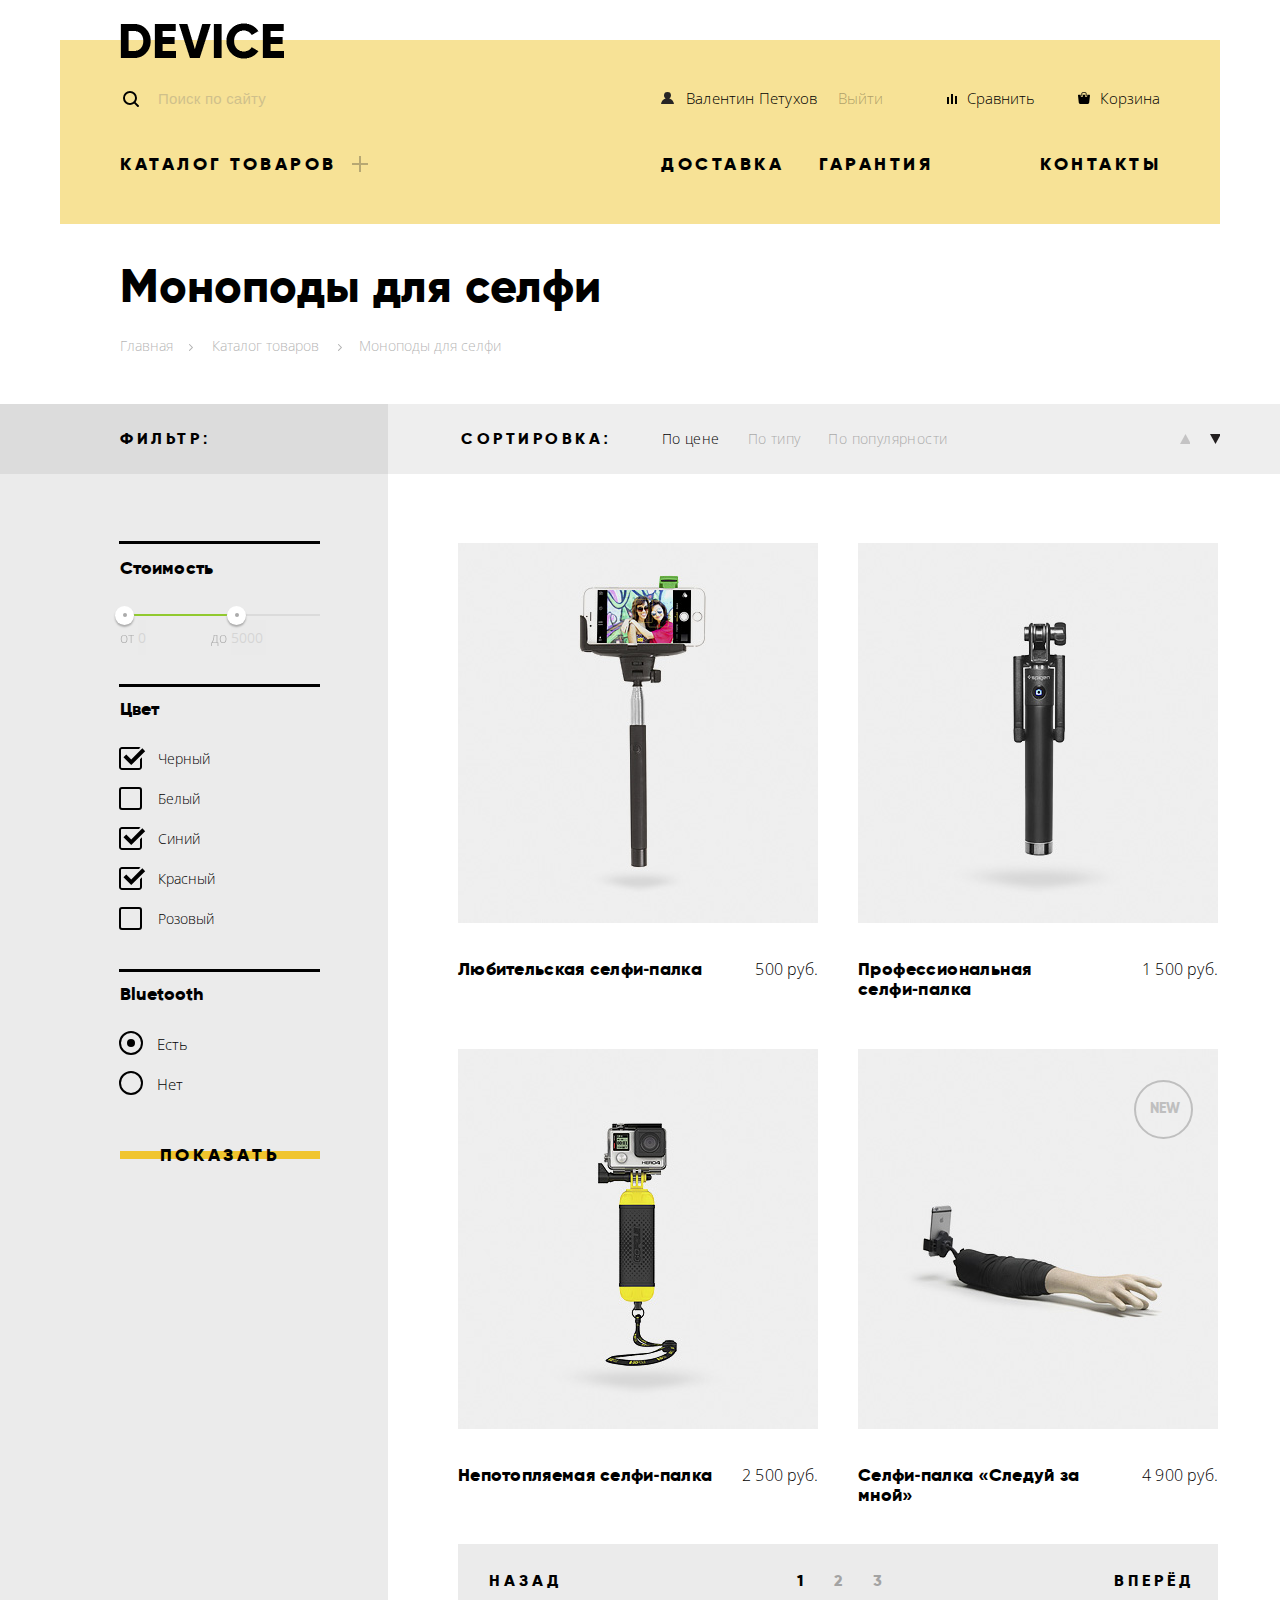
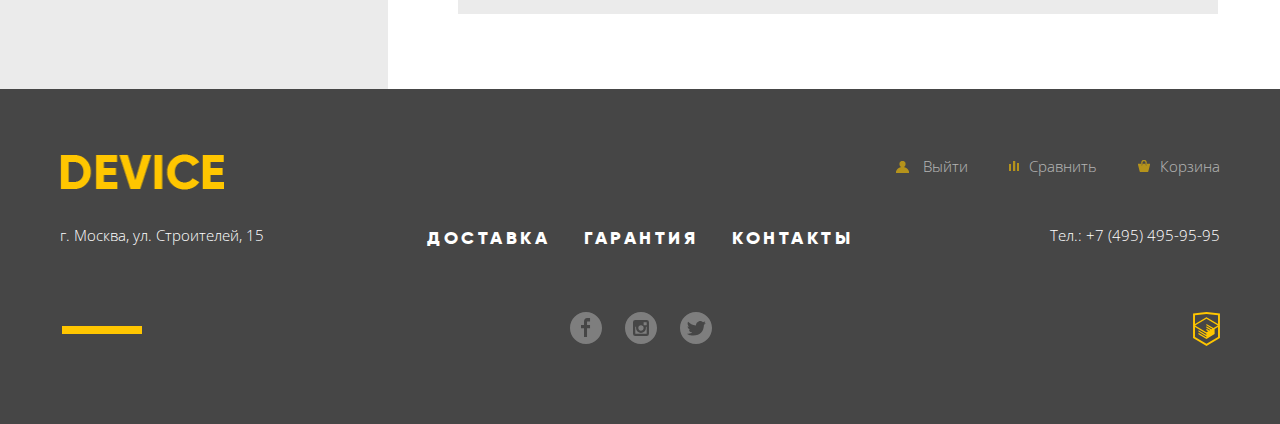
==== commit 40a89403: "исправления после второй проверки" ====
--- a/catalog.html
+++ b/catalog.html
@@ -152,7 +152,7 @@
               <article class="item-1">
                 <img src="img/item-1.jpg" alt="Любительская селфи-палка"
                   width="360" height="380">
-                <div class=name-price>
+                <div class="name-price">
                   <a href="#">Любительская селфи-палка</a>
                   <div class= "cost">500 руб.</div>
                 </div>
@@ -166,8 +166,8 @@
               <article class="item-2">
                 <img src="img/item-2.jpg" alt="Профессиональная селфи-палка"
                   width="360" height="380">
-                <div class=name-price>
-                  <a href="#">Профессиональная селфи&nbsp;-&nbsp;палка</a>
+                <div class="name-price name-2">
+                  <a href="#">Профессиональная селфи-палка</a>
                   <div class= "cost">1 500 руб.</div>
                 </div>
                 <div class="in-basket">
@@ -180,7 +180,7 @@
               <article class="item-3">
                 <img src="img/item-3.jpg" alt="Непотопляемая селфи-палка"
                   width="360" height="380">
-                <div class=name-price>
+                <div class="name-price">
                   <a href="#">Непотопляемая селфи-палка</a>
                   <div class= "cost">2 500 руб.</div>
                 </div>
@@ -194,8 +194,8 @@
               <article class="item-4 new-thing">
                 <img src="img/item-4.jpg" alt="Следуй за мной"
                   width="360" height="380">
-                <div class=name-price>
-                  <a href="#">Селфи-палка "Следуй за мной"</a>
+                <div class="name-price">
+                  <a href="#">Селфи-палка &#171Следуй за мной&#187</a>
                   <div class= "cost">4 900 руб.</div>
                 </div>
                 <div class="in-basket">
--- a/css/style-min.css
+++ b/css/style-min.css
@@ -1 +1 @@
-@font-face{font-family:'Gilroy-300';src:url(./../fonts/gilroy-300-normal.woff2) format('woff2'),url(./../fonts/gilroy-300-normal.woff) format('woff'),url(./../fonts/gilroy-300-normal.ttf) format('truetype');font-weight:300;font-style:normal}@font-face{font-family:'Gilroy';src:url(./../fonts/gilroy-800-normal.woff2) format('woff2'),url(./../fonts/gilroy-800-normal.woff) format('woff'),url(./../fonts/gilroy-800-normal.ttf) format('truetype');font-weight:800;font-style:normal}body{font-family:'Open Sans','Roboto',sans-serif;font-size:15px;line-height:30px;min-width:1200px;font-weight:300;margin:0;padding:0}body h1,body h2{font-family:'Gilroy','Arial',sans-serif;font-size:47px;line-height:60px;color:#000;font-weight:800;font-style:normal}body,main{background-color:#fff}.container{width:1160px;margin:0 auto;padding:0 20px}.container a{text-decoration:none;color:inherit}.page-header,.searcher-and-functions{display:-webkit-box;display:-ms-flexbox;display:flex}.page-header{-webkit-box-orient:vertical;-webkit-box-direction:normal;-ms-flex-direction:column;flex-direction:column;padding-left:60px;padding-right:60px;background-image:-webkit-linear-gradient(top,#fff 40px,#f7e296 40px);background-image:-o-linear-gradient(top,#fff 40px,#f7e296 40px);background-image:linear-gradient(to bottom,#fff 40px,#f7e296 40px);position:relative;font-size:15px;line-height:36px}.page-header .logo{margin-bottom:9px;margin-top:23px;margin-left:0}.logo:hover,.searcher input:hover{opacity:.6}.logo:active{opacity:.3}.searcher-and-functions{margin-bottom:16px}.searcher{width:430px;margin-right:71px;padding-left:38px;position:relative}.searcher::before{content:"";position:absolute;top:11px;left:3px;background:url(./../img/search.svg) no-repeat;width:16px;height:16px}.searcher input{background-color:inherit;border:0;opacity:.3;margin-right:156px;vertical-align:baseline;font-size:15px;line-height:36px;padding-left:0;margin-left:0;letter-spacing:.2px}.searcher input:focus{opacity:1;outline:0}.searcher input:focus+label{display:inline-block;vertical-align:middle}.searcher input:focus+label::before{content:"";width:441px;height:2px;background-color:#000;position:absolute;top:36px;left:0}.searcher label{outline:2px solid #000;display:none;width:75px;text-align:center}.searcher label:hover{background-color:#000;color:#fff;display:inline-block;vertical-align:middle}.searcher label:active{color:gray}.searcher label:active::after{content:"";width:441px;height:2px;background-color:#000;position:absolute;top:36px;left:0}.head-btn{width:100px;position:relative}.head-btn a{padding-left:27px}.catalog-header::after:hover,.head-btn:hover,.hidden-menu a:hover,.nav-menu-header h2:hover{opacity:.6}.catalog-flex li:active img,.catalog-flex li:active p,.details a:active,.head-btn:active,.hidden-menu a:active,.nav-menu-header .products:active{opacity:.3}.user{min-width:160px;padding-left:0;letter-spacing:.2px;padding-right:19px}.enter{margin-right:180px}.enter::before{top:11px;left:3px}.enter-f::before,.enter::before,.user::before{content:"";position:absolute;background:url(./../img/user.svg) no-repeat;width:13px;height:12px}.user::before{left:2px;top:12px}.exit,.exit a{margin:0;text-align:left;padding:0 2px 0 0}.exit a{opacity:.3;padding:0;display:inline-block;vertical-align:baseline}.compare{margin-right:20px}.compare::before{top:14px;left:7px}.compare-f::before,.compare::before{content:"";position:absolute;background:url(./../img/compare.svg) no-repeat;width:10px;height:10px}.bucket,.bucket-f{text-align:right}.bucket::before{top:12px;left:18px}.bucket-f::before,.bucket::before{content:"";position:absolute;background:url(./../img/cart.svg) no-repeat;width:12px;height:12px}.nav-menu-header{display:-webkit-box;display:-ms-flexbox;display:flex;margin-bottom:30px}.nav-menu-header h2{font-family:'Gilroy','Arial',sans-serif;font-size:18px;color:#000;font-weight:800;font-style:normal;text-transform:uppercase;letter-spacing:3.5px;padding:0;margin:0}.catalog-header{width:350px;margin-left:0;margin-right:191px;position:relative}.catalog-header::after{content:"";width:16px;height:16px;background-color:transparent;background-image:url(./../img/plus.svg);opacity:.3;position:absolute;top:36%;right:102px;z-index:10}.delivery-header{width:158px}.warranty-header{width:120px}.contacts-header{text-align:right;width:120px;margin-left:auto;margin-right:0;padding-right:0}.hidden-menu{display:-webkit-box;display:-ms-flexbox;display:flex;position:absolute;top:40px;left:-60px;width:1160px;background-color:#f7e296;z-index:100;display:none;padding-bottom:12px;padding-top:14px}.hidden-menu ul{list-style:none;margin-left:0;margin-right:40px;padding-left:0;width:160px}.hidden-menu ul:first-child{width:200px;margin-left:60px}.catalog-header:hover .hidden-menu{display:-webkit-box;display:-ms-flexbox;display:flex}.shift-container{overflow:hidden}.flex-slider-1{display:-webkit-box;display:-ms-flexbox;display:flex;background-image:-webkit-linear-gradient(bottom,#fff 481px,#f7e296 481px);background-image:-o-linear-gradient(bottom,#fff 481px,#f7e296 481px);background-image:linear-gradient(to top,#fff 481px,#f7e296 481px);width:3480px;height:595px}.flex-slider-1 h2{letter-spacing:.8px;word-spacing:-5px;line-height:57px;margin-bottom:0}.slider-shifter{position:relative}.slider-shifter input[type=radio],.slider-shifter-2 input[type=radio]{display:none}.slider-controls label{display:inline-block;width:10px;height:10px;padding-right:0 17px;border:1px solid #000;border-radius:50%;cursor:pointer;z-index:11;position:absolute;opacity:1;vertical-align:middle}.slider-controls label:first-child{top:331px;left:1020px}.slider-controls label:nth-child(2){top:331px;left:1053px}.slider-controls label:last-child{top:331px;left:1086px}.flex-slider-1 article{display:-webkit-box;display:-ms-flexbox;display:flex;width:1160px}#btn-1:checked~.slider-controls label[for=btn-1]::before,#btn-2:checked~.slider-controls label[for=btn-2]::before,#btn-3:checked~.slider-controls label[for=btn-3]::before{position:absolute;content:'';border-radius:50%;border:1px solid #000;width:2px;height:2px;top:3px;left:3px}#btn-1:checked~.shift-container .flex-slider-1{-webkit-transform:translate(0);-ms-transform:translate(0);transform:translate(0)}#btn-2:checked~.shift-container .flex-slider-1{-webkit-transform:translate(-1160px);-ms-transform:translate(-1160px);transform:translate(-1160px)}#btn-3:checked~.shift-container .flex-slider-1{-webkit-transform:translate(-2320px);-ms-transform:translate(-2320px);transform:translate(-2320px)}.flex-slider-1 .promo-1 img{margin-left:91px;margin-top:4px;margin-right:125px;z-index:400}.flex-slider-1 .promo-2 img{margin-left:120px;margin-top:15px;margin-right:135px}.flex-slider-1 .promo-3 img{margin-left:30px;margin-top:68px;margin-right:44px}.flex-slider-1 .artic-text{margin-right:0;padding-right:0;padding-top:43px;width:510px;display:-webkit-box;display:-ms-flexbox;display:flex;-webkit-box-orient:vertical;-webkit-box-direction:normal;-ms-flex-direction:column;flex-direction:column;position:relative}.flex-slider-1 .artic-text::before{content:"";width:100px;height:7px;position:absolute;background-color:#fff;top:40px;left:1px}.promo-1 h2{width:450px}.promo-2 h2{width:300px}.promo-3 h2{width:550px}.promo-1 .artic-text::after,.promo-2 .artic-text::after,.promo-3 .artic-text::after{content:"01";font-family:'Gilroy','Arial',sans-serif;font-size:179px;position:absolute;left:330px;top:65px;color:#fff;z-index:-10}.promo-2 .artic-text::after,.promo-3 .artic-text::after{content:"02"}.promo-3 .artic-text::after{content:"03"}.artic-text p{margin-bottom:46px;margin-top:19px;word-spacing:1px;width:480px;line-height:30px}.promo-2 p,.promo-3 p{width:450px}.flex-slider-1 .details{height:40px;width:220px;text-align:center;margin-left:2px;position:relative;margin-bottom:44px}.flex-slider-1 .details::before,.flex-slider-1 .details:hover::before{content:"";position:absolute;width:220px;height:8px;background-color:#f0c52e;top:12px;left:0;z-index:-10}.flex-slider-1 .details:hover::before{height:40px;top:-4px}.details a{text-decoration:none;width:220px;font-family:'Gilroy','Arial',sans-serif;font-size:18px;color:#000;font-weight:800;font-style:normal;text-transform:uppercase;letter-spacing:3.5px;vertical-align:middle;display:inline-block}.article-options{display:-webkit-box;display:-ms-flexbox;display:flex;-webkit-box-pack:start;-ms-flex-pack:start;justify-content:flex-start;font-family:'Open Sans','Roboto',sans-serif;font-size:13px;line-height:20px;font-weight:300;width:460px;margin:0;padding:0;letter-spacing:.1px}.article-options div{width:140px}.article-options div:first-child{width:160px}.article-options p{font-family:'Gilroy-300','Arial',sans-serif;font-size:36px;color:#000;font-weight:300;font-style:normal;line-height:55px;margin:0;padding:0 0 5px}.catalog-flex{display:-webkit-box;display:-ms-flexbox;display:flex;flex-wrap:wrap;-webkit-box-pack:justify;-ms-flex-pack:justify;justify-content:space-between;list-style:none}.catalog-flex p{text-decoration:none;font-family:'Gilroy','Arial',sans-serif;font-size:18px;line-height:20px;color:#000;font-weight:800;font-style:normal;letter-spacing:.4px;width:160px}.catalog-flex .catalog-image{width:160px;height:160px;background-color:#f7e296;text-align:center;margin-bottom:36px;position:relative}.catalog-flex li:hover .catalog-image{background-color:#f0c52e}.catalog-flex img{position:absolute;top:50%;left:50%;-webkit-transform:translate(-50%,-50%);-ms-transform:translate(-50%,-50%);transform:translate(-50%,-50%)}.catalog-flex li:nth-child(2) img{top:63%;left:51%}.catalog-flex li:nth-child(3) img{top:51%;left:53%}.catalog-flex li:nth-child(4) img{top:52%;left:52%}.catalog-flex li:nth-child(5) img{top:51%;left:52%}.catalog-flex li:nth-child(6) img{top:53%;left:50%}.slider-background,.slider-shifter-2{background-image:-webkit-linear-gradient(top,#fff 168px,#e5e5e5 168px,#e5e5e5 456px,#fff 456px);background-image:-o-linear-gradient(top,#fff 168px,#e5e5e5 168px,#e5e5e5 456px,#fff 456px);background-image:linear-gradient(to bottom,#fff 168px,#e5e5e5 168px,#e5e5e5 456px,#fff 456px)}.slider-shifter-2{display:-webkit-box;display:-ms-flexbox;display:flex;margin:0 auto;padding:56px 0 135px;position:relative}.slider-controls-2{width:280px;padding-top:58px;position:relative}.slider-controls-2 ul{list-style:none;font-family:'Gilroy','Arial',sans-serif;font-size:18px;color:#000;font-weight:800;font-style:normal;text-transform:uppercase;letter-spacing:3.5px;padding-left:2px;padding-top:20px}.slider-controls-2 li{margin-bottom:25px;width:160px;height:40px;text-align:center;position:relative;vertical-align:middle}.shift-container-2{overflow:hidden;width:880px}.flex-slider-2,.flex-slider-2 div{display:-webkit-box;display:-ms-flexbox;display:flex;width:2640px}.flex-slider-2 div{width:880px;height:320px;padding-left:120px;padding-top:40px;-webkit-box-orient:vertical;-webkit-box-direction:normal;-ms-flex-direction:column;flex-direction:column;-ms-flex-wrap:wrap;flex-wrap:wrap}.slider-controls-2 label{position:relative}#btn-11:checked~.slider-controls-2 label[for=btn-11],#btn-12:checked~.slider-controls-2 label[for=btn-12],#btn-13:checked~.slider-controls-2 label[for=btn-13]{color:#ecd77e}.slider-controls-2 li::before,.slider-controls-2 li:hover::before{content:"";width:160px;height:8px;background-color:#f0c52e;position:absolute;top:11px;left:-2px}.slider-controls-2 label:hover,.slider-controls-2 li:hover{cursor:pointer}.slider-controls-2 li:hover::before{height:40px;top:-3px}#btn-11:checked~.slider-controls-2 li:first-child::before,#btn-12:checked~.slider-controls-2 li:nth-child(2)::before,#btn-13:checked~.slider-controls-2 li:last-child::before{content:"";width:280px;height:40px;background-color:#000;position:absolute;top:-3px;left:-2px}.slider-controls-2::after{content:"";width:7px;height:320px;background-color:#000;position:absolute;top:12px;right:-5px}.shift-container-2 h2{letter-spacing:1.1px;margin:0;padding:38px 0 12px 2px}.shift-container-2 p{letter-spacing:.3px;width:445px;line-height:30px}.shift-container-2 img{margin-top:57px;margin-left:48px}#btn-11:checked~.shift-container-2 .flex-slider-2{-webkit-transform:translate(0);-ms-transform:translate(0);transform:translate(0)}#btn-12:checked~.shift-container-2 .flex-slider-2{-webkit-transform:translate(-880px);-ms-transform:translate(-880px);transform:translate(-880px)}#btn-13:checked~.shift-container-2 .flex-slider-2{-webkit-transform:translate(-1760px);-ms-transform:translate(-1760px);transform:translate(-1760px)}.firms{display:-webkit-box;display:-ms-flexbox;display:flex;-webkit-box-pack:justify;-ms-flex-pack:justify;justify-content:space-between;-webkit-box-align:center;-ms-flex-align:center;align-items:center;margin-bottom:98px}.firms a{display:inline-block;width:260px;height:100px;font-size:0;background-image:url(./../img/sprites.png);vertical-align:middle}.firms a:hover{background-position:-298px 0}.firms a:nth-child(2){background-position:0 -149px}.firms a:nth-child(2):hover{background-position:-298px -148px}.firms a:nth-child(3){background-position:0 -297px}.firms a:nth-child(3):hover{background-position:-297px -298px}.firms a:nth-child(4){background-position:0 -447px}.firms a:nth-child(4):hover{background-position:-297px -446px}.about-and-contacts{display:-webkit-box;display:-ms-flexbox;display:flex;padding-bottom:80px}.about-and-contacts h2{margin:0;word-spacing:-6px;letter-spacing:1px;padding:40px 0 23px}.about-and-contacts .about-us{width:520px}.about-us,.contacts{position:relative}.about-and-contacts p{padding-bottom:15px;font-size:15px;line-height:30px;letter-spacing:.1px}.about-us p:first-of-type{width:450px}.about-us p:last-of-type{width:480px}.about-and-contacts a,.about-us ul,.nav-menu-footer div{font-family:'Gilroy','Arial',sans-serif;font-weight:800;font-style:normal}.about-us ul{list-style:none;padding-top:41px;padding-left:37px;padding-bottom:0;font-size:16px;line-height:30px}.about-us li{margin-bottom:10px;position:relative}.about-us li::before{content:"";width:4px;height:4px;border:3px solid #000;border-radius:50%;opacity:.3;z-index:11;position:absolute;top:10px;left:-35px}.contacts p{padding-left:2px}.about-us::before,.contacts::before{content:"";width:80px;height:7px;background-color:#000;position:absolute;top:-6px;left:1px}.contacts::before{left:81px}.about-and-contacts .about-more{height:40px;width:260px;text-align:center;position:relative;margin-top:64px;z-index:2}.about-and-contacts .about-more::before,.about-and-contacts .about-more:hover::before{content:"";position:absolute;width:260px;height:8px;background-color:#f0c52e;top:12px;left:0;z-index:-10}.about-and-contacts a{text-decoration:none;font-size:18px;text-transform:uppercase;letter-spacing:3.5px;display:inline-block;vertical-align:middle;margin-left:6px}.about-and-contacts .about-more:hover::before{height:40px;top:-5px}.about-more a:active{opacity:.3}.about-and-contacts .contacts{width:560px;padding-left:78px}.contacts img{margin:0;padding:10px 0 0}.contacts .about-more{margin-left:3px}.write-now{padding-right:4px}.page-footer{background-color:#464646}.page-footer a{text-decoration:none;color:inherit}.flex-footer{display:-webkit-box;display:-ms-flexbox;display:flex;-webkit-box-orient:vertical;-webkit-box-direction:normal;-ms-flex-direction:column;flex-direction:column;color:#fff;width:1160px;margin:0 auto;padding:62px 0 65px;position:relative}.functions,.logo-functions,.nav-menu-adress,.nav-menu-footer{display:-webkit-box;display:-ms-flexbox;display:flex;-webkit-box-pack:justify;-ms-flex-pack:justify;justify-content:space-between;-webkit-box-align:center;-ms-flex-align:center;align-items:center}.logo{width:200px}.functions{-ms-flex-item-align:start;align-self:flex-start;margin-bottom:20px}.foot-btn{width:85px;opacity:.6;margin-left:21px;position:relative}.foot-btn:hover{opacity:1}.enter-f::before{background:url(./../img/user-f.png) no-repeat}.compare-f::before{background:url(./../img/compare-f.png) no-repeat}.bucket-f::before{background:url(./../img/cart-f.png) no-repeat}.enter-f::before{top:10px}.compare-f::before{top:10px;left:-20px}.enter-f::before{left:-27px}.bucket-f::before{left:3px;top:9px}.nav-menu-footer{padding-top:5px}.nav-menu-adress{padding-top:4px}.nav-menu-footer div{font-size:18px;line-height:24px;color:#fff;text-transform:uppercase;letter-spacing:3.5px;margin-right:34px}.academy:hover,.friends a:hover,.nav-menu-footer div:hover{opacity:.6}.academy:active,.foot-btn:active,.nav-menu-footer div:active{opacity:.3}.friends-home{display:-webkit-box;display:-ms-flexbox;display:flex;-webkit-box-pack:justify;-ms-flex-pack:justify;justify-content:space-between;padding-top:45px}.friends::after{content:"";width:80px;height:8px;background-color:#ffc600;position:absolute;right:589px;bottom:20px}.friends{margin:auto;padding-left:47px;position:relative}.friends a{margin-right:19px;opacity:.3;font-size:0}.friends a:active{opacity:.1}.academy,.friends{padding-top:2px}.modal-content-map{position:fixed;top:15%;left:19%;display:none;width:994px;height:593px;background:url(./../img/map-big.jpg) no-repeat;background-size:cover;-webkit-box-shadow:0 10px 20px rgba(70,70,70,.5);box-shadow:0 10px 20px rgba(70,70,70,.5);z-index:150}.open-map{cursor:pointer}.modal-content-show,.modal-content-show-2{display:-webkit-box;display:-ms-flexbox;display:flex}.modal-content-close{position:absolute;top:20px;right:20px;border-radius:50%;width:60px;height:60px;font-size:0;background:url(./../img/modal-close.svg) no-repeat center;border:0;cursor:pointer;opacity:.5}.modal-content-close:hover{opacity:1}.modal-content-close:active,.send-btn:active span{opacity:.3}.letter-form{width:960px;height:554px;position:fixed;z-index:20;top:15%;left:19%}.blue-type input[type=radio],.color-type input[type=checkbox],.modal-content-hide,.more-less input,.sort-type input{display:none}.write-us,.write-us div{display:-webkit-box;display:-ms-flexbox;display:flex}.write-us{width:760px;background-color:#fff;-webkit-box-shadow:0 10px 20px rgba(70,70,70,.5);box-shadow:0 10px 20px rgba(70,70,70,.5);z-index:150;-webkit-box-pack:justify;-ms-flex-pack:justify;justify-content:space-between;-ms-flex-wrap:wrap;flex-wrap:wrap;padding:100px 100px 0}.write-us div{-webkit-box-orient:vertical;-webkit-box-direction:normal;-ms-flex-direction:column;flex-direction:column}.your-mail,.your-text,.your-user{background-color:#f2f2f2;padding:0 20px;border-color:#f0c52e;border-width:2px}.your-text{padding:20px;resize:none}.your-mail:hover,.your-text:hover,.your-user:hover{background-color:#ebebeb}.your-mail:focus,.your-text:focus,.your-user:focus{background-color:#fff;border-color:#f0c52e}.send-btn:hover .your-mail:invalid,.send-btn:hover .your-text:invalid,.send-btn:hover .your-user:invalid{background-color:#f6dada}.your-mail,.your-user{width:320px;height:50px}.write-us label{text-decoration:none;font-family:'Gilroy','Arial',sans-serif;font-size:16px;line-height:22px;color:#000;font-weight:800;font-style:normal;letter-spacing:1.2px}.first-field{margin-bottom:15px}.third-field{margin-bottom:30px;width:100%}.send-btn{border:0;background:0 0;text-decoration:none;font-family:'Gilroy','Arial',sans-serif;font-size:18px;font-weight:800;font-style:normal;text-transform:uppercase;letter-spacing:3.5px;vertical-align:middle;display:inline-block;position:relative;padding:0;height:40px;text-align:center;width:200px;margin:0 0 90px;cursor:pointer}.send-btn::before{content:"";position:absolute;width:200px;height:8px;top:16px;left:0;z-index:-10}.send-btn::before,.send-btn:hover{background-color:#f0c52e}.modal-content-close-2{position:absolute;top:20px;right:20px;width:60px;height:60px;font-size:0;background:url(./../img/modal-close.svg) no-repeat center;opacity:.5;border:0;cursor:pointer;z-index:200}.modal-content-close-2:hover{opacity:1}.breadcrumbs span,.modal-content-close-2:active{opacity:.3}.caption{padding:0}.caption h1{letter-spacing:.1px;margin-bottom:0;margin-left:60px;padding-top:1px}.breadcrumbs{padding-left:60px;padding-bottom:43px;padding-top:15px;margin:0;font-size:14px}.breadcrumbs a{position:relative;padding-right:35px;opacity:.3;color:inherit}.breadcrumbs a:last-of-type{padding-right:36px}.breadcrumbs a:hover,.sort-type label:hover{opacity:.6}.breadcrumbs a:active{opacity:.1}.breadcrumbs a:first-child::after,.breadcrumbs a:nth-child(2)::after{content:"";width:8px;height:8px;background-image:url(.././img/nav-arrow.svg);background-repeat:no-repeat;position:absolute;top:8px;right:11px;opacity:1}.breadcrumbs a:nth-child(2)::after{right:9px}.head-background{min-height:70px;background-image:-webkit-gradient(linear,left top,right top,color-stop(33.5%,#dcdcdc),color-stop(33.5%,#eee));background-image:-webkit-linear-gradient(left,#dcdcdc 33.5%,#eee 33.5%);background-image:-o-linear-gradient(left,#dcdcdc 33.5%,#eee 33.5%);background-image:linear-gradient(to right,#dcdcdc 33.5%,#eee 33.5%)}.head-content{display:-webkit-box;display:-ms-flexbox;display:flex;-webkit-box-pack:justify;-ms-flex-pack:justify;justify-content:space-between;min-height:70px}.head-word{margin:0;width:328px;position:relative;font-family:'Gilroy','Arial',sans-serif;font-size:16px;font-weight:800;font-style:normal;text-transform:uppercase;letter-spacing:3.6px;background-color:#dcdcdc;-ms-flex-item-align:center;align-self:center;padding:20px 0}.head-word b{padding-left:60px}.head-word::after{content:"";width:201px;height:3px;position:absolute;background-color:#000;top:137px;left:59px;z-index:10}.head-content .sorting,.sort-type{display:-webkit-box;display:-ms-flexbox;display:flex}.head-content .sorting{position:relative;-ms-flex-item-align:center;align-self:center;width:762px;-ms-flex-wrap:wrap;flex-wrap:wrap;background-color:#eee;padding:20px 0 20px 70px;-webkit-box-pack:justify;-ms-flex-pack:justify;justify-content:space-between}.sorting b{font-family:'Gilroy','Arial',sans-serif;font-size:16px;font-weight:800;font-style:normal;text-transform:uppercase;letter-spacing:3.5px;padding-left:3px}.sort-type{-webkit-box-pack:start;-ms-flex-pack:start;justify-content:flex-start;-webkit-box-flex:1;-ms-flex-positive:1;flex-grow:1;padding-left:50px}.sort-type label{padding-right:28px;opacity:.3;font-size:14px;letter-spacing:.4px;cursor:pointer}.more-less input[type=radio]:checked+label,.sort-type input[type=radio]:checked+label{opacity:1}.sort-type label:active{opacity:1}.sort-type a{text-decoration:none;color:inherit}.more-less{position:relative;width:40px}.more-less label:first-of-type:after{content:"";position:absolute;width:10px;cursor:pointer;height:10px;border:0;background-image:url(.././img/icon-up-dir.svg);top:10px;left:0}.more-less label:last-child:after{content:"";position:absolute;cursor:pointer;width:10px;height:10px;border:0;background-image:url(.././img/icon-down-dir.svg);top:10px;right:0}.more-less label{opacity:.2}.more-less label:hover{opacity:.4}.more-less label:active{opacity:1}.flex-main-into{display:-webkit-box;display:-ms-flexbox;display:flex;width:1160px;margin:0 auto;padding:0}.flex-form-into{width:268px;padding-right:0;padding-left:60px;background-color:#ebebeb;position:relative}.main-background{background-image:-webkit-gradient(linear,left top,right top,color-stop(33.5%,#ebebeb),color-stop(33.5%,#fff));background-image:-webkit-linear-gradient(left,#ebebeb 33.5%,#fff 33.5%);background-image:-o-linear-gradient(left,#ebebeb 33.5%,#fff 33.5%);background-image:linear-gradient(to right,#ebebeb 33.5%,#fff 33.5%);min-height:1213px}.price-range{padding-top:61px;padding-bottom:18px}.color-type b,.price-range p{font-family:'Gilroy','Arial',sans-serif;font-size:18px;font-weight:800;font-style:normal;letter-spacing:.1px}.price-range p{color:#000;position:relative;padding-bottom:13px}.range-controls{padding-right:68px;padding-bottom:4px;position:relative}.range-controls .scale{height:2px;background:#dbdbdb}.range-controls .bar{width:60%;height:2px;background:#91c92f}.range-controls .toggle{top:-8px;left:-5px;cursor:pointer;width:19px;height:19px;border-radius:50%;position:absolute;background:#fff;-webkit-box-shadow:0 2px 2px #ababab;box-shadow:0 2px 2px #ababab;z-index:10}.range-controls .toggle::before{content:'';position:absolute;border-radius:50%;width:4px;height:4px;background-color:#ababab;top:35%;left:40%}.range-controls .toggle:active{width:23px;height:23px;top:-10px}.range-controls .toggle-max{left:107px}.price-controls{font-size:0}.price-controls label{font-size:14px;display:inline-block;width:34%;opacity:.3;vertical-align:middle}.price-controls input{font-family:'Open Sans','Roboto',sans-serif;font-size:14px;width:8px;padding:8px 0;text-align:center;color:#000;opacity:.3;border:0;background:#ebebeb}.max-price input{text-align:left;width:35px}.color-type b{padding-bottom:20px}.color-type{display:-webkit-box;display:-ms-flexbox;display:flex;-webkit-box-orient:vertical;-webkit-box-direction:normal;-ms-flex-direction:column;flex-direction:column;position:relative;min-height:284px;padding-top:21px}.color-type::after,.color-type::before{content:"";width:201px;height:3px;position:absolute;background-color:#000;top:11px;left:-1px}.color-type::after{top:296px}.color-type label{padding-left:38px;position:relative;margin-bottom:10px;font-size:14px}.color-type label::before{content:"";width:19px;height:19px;position:absolute;border:2px solid #000;border-radius:13%;top:3px;left:-1px;z-index:15}.blue-type label:hover::after,.color-type label:hover{opacity:.6}input[type=checkbox]:checked+label::after{content:"";width:27px;height:23px;position:absolute;background-image:url(./../img/checkbox-on.svg);z-index:20;top:3px;left:-1px}input[type=checkbox]:checked+label::before{border:0}.blue-type{display:-webkit-box;display:-ms-flexbox;display:flex;-webkit-box-orient:vertical;-webkit-box-direction:normal;-ms-flex-direction:column;flex-direction:column;height:126px}.blue-type b{font-family:'Gilroy','Arial',sans-serif;font-size:18px;font-weight:800;font-style:normal;padding-bottom:20px;padding-top:1px}.blue-type div{padding-left:37px;position:relative;padding-bottom:10px}.blue-type label:hover,.color-type label:hover{cursor:pointer}.blue-type label::after{content:"";width:20px;height:20px;position:absolute;border-radius:50%;border:2px solid #000;top:2px;left:-1px}.blue-type input[type=radio]:checked+label::before{content:"";width:8px;height:8px;position:absolute;border-radius:50%;background-color:#000;top:10px;left:7px;z-index:10}.show-it{position:relative;height:40px;width:200px;text-align:center;margin-top:31px;z-index:2}.show-it a{font-family:'Gilroy','Arial',sans-serif;font-size:18px;font-weight:800;font-style:normal;text-transform:uppercase;letter-spacing:3.7px;vertical-align:middle;padding:5px 0;margin-left:0;display:inline-block}.in-basket a:active,.show-it a:active{opacity:.3}.show-it::before{content:"";position:absolute;width:200px;height:8px;top:16px;left:0;z-index:-1}.in-basket:hover,.show-it::before,.show-it:hover{background-color:#f0c52e}.flex-sorter{padding-left:70px;padding-top:0;margin:0;width:760px;-webkit-box-orient:vertical;-webkit-box-direction:normal;-ms-flex-direction:column;flex-direction:column;background-color:#fff}.flex-sorter,.stuff-group,article .name-price{display:-webkit-box;display:-ms-flexbox;display:flex}.stuff-group{-webkit-box-orient:horizontal;-webkit-box-direction:normal;-ms-flex-direction:row;flex-direction:row;-ms-flex-wrap:wrap;flex-wrap:wrap;padding-top:48px}.stuff-group article{width:360px;position:relative}.show-it a,.stuff-group a{text-decoration:none;color:inherit}.stuff-group article:hover img{opacity:.7}article:hover .add-to,article:hover .in-basket{visibility:visible}article .name-price{-webkit-box-pack:justify;-ms-flex-pack:justify;justify-content:space-between;-webkit-box-align:baseline;-ms-flex-align:baseline;align-items:baseline;padding-bottom:25px}.stuff-group article:nth-child(2n){margin-left:40px}.new-thing::after{content:"";position:absolute;border:2px solid #bfbfbf;border-radius:50%;top:52px;right:25px;z-index:100;width:55px;height:55px}.new-thing::before{content:"NEW";font-family:'Gilroy','Arial',sans-serif;font-size:14px;position:absolute;color:#bfbfbf;top:66px;right:38px;z-index:100}.in-basket a,.name-price a{font-family:'Gilroy','Arial',sans-serif;font-size:18px;font-weight:800;font-style:normal}.name-price a{line-height:20px;width:260px;padding-bottom:4px;word-spacing:-.2px;letter-spacing:.3px}.cost{font-size:16px;letter-spacing:.2px}.stuff-group img{padding-bottom:22px;padding-top:21px}.add-to,.in-basket{position:absolute;z-index:2;visibility:hidden}.in-basket{height:40px;width:200px;display:-webkit-box;display:-ms-flexbox;display:flex;margin-top:31px;margin-left:-2px;text-align:center;top:31%;left:21%}.in-basket a{text-decoration:none;text-transform:uppercase;letter-spacing:3.5px;vertical-align:baseline;padding-top:5px;padding-left:40px;display:inline-block;text-align:center}.in-basket::before{content:"";position:absolute;width:200px;height:8px;background-color:#f0c52e;top:15px;left:0;z-index:-1}.add-to{top:47%;left:30%}.add-to a{font-family:'Open Sans','Roboto',sans-serif;font-size:13px;font-weight:300;opacity:.5}.add-to a:hover{opacity:1}.add-to a:active{opacity:.2}.navigator{display:-webkit-box;display:-ms-flexbox;display:flex;-webkit-box-pack:justify;-ms-flex-pack:justify;justify-content:space-between;min-height:70px;margin-top:10px;background-color:#ebebeb;width:760px;font-family:'Gilroy','Arial',sans-serif;font-size:16px;font-weight:800;font-style:normal;text-transform:uppercase;letter-spacing:4px;margin-bottom:75px}.navigator div{padding-top:22px;width:120px;padding-left:7px;text-align:center}.navigator a{text-decoration:none;color:inherit}.navigator div:nth-child(2){padding-left:29px}.navigator div:nth-child(3){padding-right:4px}.pages a{margin-right:18px;opacity:.3}.pages a:first-child{opacity:1}.pages a:hover{opacity:.6}.pages a:active{opacity:1}.backward:active,.forward:active{opacity:.3}.backward:hover,.forward:hover{cursor:pointer;background-color:#d9d9d9}
+@font-face{font-family:'Gilroy-300';src:url(./../fonts/gilroy-300-normal.woff2) format('woff2'),url(./../fonts/gilroy-300-normal.woff) format('woff'),url(./../fonts/gilroy-300-normal.ttf) format('truetype');font-weight:300;font-style:normal}@font-face{font-family:'Gilroy';src:url(./../fonts/gilroy-800-normal.woff2) format('woff2'),url(./../fonts/gilroy-800-normal.woff) format('woff'),url(./../fonts/gilroy-800-normal.ttf) format('truetype');font-weight:800;font-style:normal}body{font-family:'Open Sans','Roboto',sans-serif;font-size:15px;line-height:30px;min-width:1200px;font-weight:300;margin:0;padding:0}body h1,body h2{font-family:'Gilroy','Arial',sans-serif;font-size:47px;line-height:60px;color:#000;font-weight:800;font-style:normal}body,main{background-color:#fff}.container{width:1160px;margin:0 auto;padding:0 20px}.container a{text-decoration:none;color:inherit}.page-header,.searcher-and-functions{display:-webkit-box;display:-ms-flexbox;display:flex}.page-header{-webkit-box-orient:vertical;-webkit-box-direction:normal;-ms-flex-direction:column;flex-direction:column;padding-left:60px;padding-right:60px;background-image:-webkit-linear-gradient(top,#fff 40px,#f7e296 40px);background-image:-o-linear-gradient(top,#fff 40px,#f7e296 40px);background-image:linear-gradient(to bottom,#fff 40px,#f7e296 40px);position:relative;font-size:15px;line-height:36px}.page-header .logo{margin-bottom:9px;margin-top:23px;margin-left:0}.logo:hover,.searcher input:hover{opacity:.6}.logo:active{opacity:.3}.searcher-and-functions{margin-bottom:16px}.searcher{width:430px;margin-right:71px;padding-left:38px;position:relative}.searcher::before{content:"";position:absolute;top:11px;left:3px;background:url(./../img/search.svg) no-repeat;width:16px;height:16px}.searcher input{background-color:inherit;border:0;opacity:.3;margin-right:156px;vertical-align:baseline;font-size:15px;line-height:36px;padding-left:0;margin-left:0;letter-spacing:.2px}.searcher input:focus{opacity:1;outline:0}.searcher input:focus+label{display:inline-block;vertical-align:middle}.searcher input:focus+label::before{content:"";width:441px;height:2px;background-color:#000;position:absolute;top:36px;left:0}.searcher label{outline:2px solid #000;display:none;width:75px;text-align:center}.searcher label:hover{background-color:#000;color:#fff;display:inline-block;vertical-align:middle}.searcher label:active{color:gray}.searcher label:active::after{content:"";width:441px;height:2px;background-color:#000;position:absolute;top:36px;left:0}.head-btn{width:100px;position:relative}.head-btn a{padding-left:27px}.catalog-header::after:hover,.head-btn:hover,.hidden-menu a:hover,.nav-menu-header h2:hover{opacity:.6}.catalog-flex li:active img,.catalog-flex li:active p,.details a:active,.head-btn:active,.hidden-menu a:active,.nav-menu-header .products:active{opacity:.3}.user{min-width:160px;padding-left:0;letter-spacing:.2px;padding-right:19px}.enter{margin-right:180px}.enter::before{top:11px;left:3px}.enter-f::before,.enter::before,.user::before{content:"";position:absolute;background:url(./../img/user.svg) no-repeat;width:13px;height:12px}.user::before{left:2px;top:12px}.exit,.exit a{margin:0;text-align:left;padding:0 2px 0 0}.exit a{opacity:.3;padding:0;display:inline-block;vertical-align:baseline}.compare{margin-right:20px}.compare::before{top:14px;left:7px}.compare-f::before,.compare::before{content:"";position:absolute;background:url(./../img/compare.svg) no-repeat;width:10px;height:10px}.bucket,.bucket-f{text-align:right}.bucket::before{top:12px;left:18px}.bucket-f::before,.bucket::before{content:"";position:absolute;background:url(./../img/cart.svg) no-repeat;width:12px;height:12px}.nav-menu-header{display:-webkit-box;display:-ms-flexbox;display:flex;margin-bottom:30px}.nav-menu-header h2{font-family:'Gilroy','Arial',sans-serif;font-size:18px;color:#000;font-weight:800;font-style:normal;text-transform:uppercase;letter-spacing:3.5px;padding:0;margin:0}.catalog-header{width:350px;margin-left:0;margin-right:191px;position:relative}.catalog-header::after{content:"";width:16px;height:16px;background-color:transparent;background-image:url(./../img/plus.svg);opacity:.3;position:absolute;top:36%;right:102px;z-index:10}.delivery-header{width:158px}.warranty-header{width:120px}.contacts-header{text-align:right;width:120px;margin-left:auto;margin-right:0;padding-right:0}.hidden-menu{display:-webkit-box;display:-ms-flexbox;display:flex;position:absolute;top:40px;left:-60px;width:1160px;background-color:#f7e296;z-index:100;display:none;padding-bottom:12px;padding-top:14px}.hidden-menu ul{list-style:none;margin-left:0;margin-right:40px;padding-left:0;width:160px}.hidden-menu ul:first-child{width:200px;margin-left:60px}.catalog-header:hover .hidden-menu{display:-webkit-box;display:-ms-flexbox;display:flex}.shift-container{overflow:hidden}.flex-slider-1{display:-webkit-box;display:-ms-flexbox;display:flex;background-image:-webkit-linear-gradient(bottom,#fff 481px,#f7e296 481px);background-image:-o-linear-gradient(bottom,#fff 481px,#f7e296 481px);background-image:linear-gradient(to top,#fff 481px,#f7e296 481px);width:3480px;height:595px}.flex-slider-1 h2{letter-spacing:.8px;word-spacing:-5px;line-height:57px;margin-bottom:0}.slider-shifter{position:relative}.slider-shifter input[type=radio],.slider-shifter-2 input[type=radio]{display:none}.slider-controls label{display:inline-block;width:10px;height:10px;padding-right:0 17px;border:1px solid #000;border-radius:50%;cursor:pointer;z-index:11;position:absolute;opacity:1;vertical-align:middle}.slider-controls label:first-child{top:331px;left:1020px}.slider-controls label:nth-child(2){top:331px;left:1053px}.slider-controls label:last-child{top:331px;left:1086px}.flex-slider-1 article{display:-webkit-box;display:-ms-flexbox;display:flex;width:1160px}#btn-1:checked~.slider-controls label[for=btn-1]::before,#btn-2:checked~.slider-controls label[for=btn-2]::before,#btn-3:checked~.slider-controls label[for=btn-3]::before{position:absolute;content:'';border-radius:50%;border:1px solid #000;width:2px;height:2px;top:3px;left:3px}#btn-1:checked~.shift-container .flex-slider-1{-webkit-transform:translate(0);-ms-transform:translate(0);transform:translate(0)}#btn-2:checked~.shift-container .flex-slider-1{-webkit-transform:translate(-1160px);-ms-transform:translate(-1160px);transform:translate(-1160px)}#btn-3:checked~.shift-container .flex-slider-1{-webkit-transform:translate(-2320px);-ms-transform:translate(-2320px);transform:translate(-2320px)}.flex-slider-1 .promo-1 img{margin-left:91px;margin-top:4px;margin-right:125px;z-index:400}.flex-slider-1 .promo-2 img{margin-left:120px;margin-top:15px;margin-right:135px}.flex-slider-1 .promo-3 img{margin-left:30px;margin-top:68px;margin-right:44px}.flex-slider-1 .artic-text{margin-right:0;padding-right:0;padding-top:43px;width:510px;display:-webkit-box;display:-ms-flexbox;display:flex;-webkit-box-orient:vertical;-webkit-box-direction:normal;-ms-flex-direction:column;flex-direction:column;position:relative}.flex-slider-1 .artic-text::before{content:"";width:100px;height:7px;position:absolute;background-color:#fff;top:40px;left:1px}.promo-1 h2{width:450px}.promo-2 h2{width:300px}.promo-3 h2{width:550px}.promo-1 .artic-text::after,.promo-2 .artic-text::after,.promo-3 .artic-text::after{content:"01";font-family:'Gilroy','Arial',sans-serif;font-size:179px;position:absolute;left:330px;top:65px;color:#fff;z-index:-10}.promo-2 .artic-text::after,.promo-3 .artic-text::after{content:"02"}.promo-3 .artic-text::after{content:"03"}.artic-text p{margin-bottom:46px;margin-top:19px;word-spacing:1px;width:480px;line-height:30px}.promo-2 p,.promo-3 p{width:450px}.flex-slider-1 .details{height:40px;width:220px;text-align:center;margin-left:2px;position:relative;margin-bottom:44px}.flex-slider-1 .details::before,.flex-slider-1 .details:hover::before{content:"";position:absolute;width:220px;height:8px;background-color:#f0c52e;top:12px;left:0;z-index:-10}.flex-slider-1 .details:hover::before{height:40px;top:-4px}.details a{text-decoration:none;width:220px;font-family:'Gilroy','Arial',sans-serif;font-size:18px;color:#000;font-weight:800;font-style:normal;text-transform:uppercase;letter-spacing:3.5px;vertical-align:middle;display:inline-block}.article-options{display:-webkit-box;display:-ms-flexbox;display:flex;-webkit-box-pack:start;-ms-flex-pack:start;justify-content:flex-start;font-family:'Open Sans','Roboto',sans-serif;font-size:13px;line-height:20px;font-weight:300;width:460px;margin:0;padding:0;letter-spacing:.1px}.article-options div{width:140px}.article-options div:first-child{width:160px}.article-options p{font-family:'Gilroy-300','Arial',sans-serif;font-size:36px;color:#000;font-weight:300;font-style:normal;line-height:55px;margin:0;padding:0 0 5px}.catalog-flex{display:-webkit-box;display:-ms-flexbox;display:flex;flex-wrap:wrap;-webkit-box-pack:justify;-ms-flex-pack:justify;justify-content:space-between;list-style:none}.catalog-flex p{text-decoration:none;font-family:'Gilroy','Arial',sans-serif;font-size:18px;line-height:20px;color:#000;font-weight:800;font-style:normal;letter-spacing:.4px;width:160px}.catalog-flex .catalog-image{width:160px;height:160px;background-color:#f7e296;text-align:center;margin-bottom:36px;position:relative}.catalog-flex li:hover .catalog-image{background-color:#f0c52e}.catalog-flex img{position:absolute;top:50%;left:50%;-webkit-transform:translate(-50%,-50%);-ms-transform:translate(-50%,-50%);transform:translate(-50%,-50%)}.catalog-flex li:nth-child(2) img{top:63%;left:51%}.catalog-flex li:nth-child(3) img{top:51%;left:53%}.catalog-flex li:nth-child(4) img{top:52%;left:52%}.catalog-flex li:nth-child(5) img{top:51%;left:52%}.catalog-flex li:nth-child(6) img{top:53%;left:50%}.slider-background,.slider-shifter-2{background-image:-webkit-linear-gradient(top,#fff 168px,#e5e5e5 168px,#e5e5e5 456px,#fff 456px);background-image:-o-linear-gradient(top,#fff 168px,#e5e5e5 168px,#e5e5e5 456px,#fff 456px);background-image:linear-gradient(to bottom,#fff 168px,#e5e5e5 168px,#e5e5e5 456px,#fff 456px)}.slider-shifter-2{display:-webkit-box;display:-ms-flexbox;display:flex;margin:0 auto;padding:56px 0 135px;position:relative}.slider-controls-2{width:280px;padding-top:58px;position:relative}.slider-controls-2 ul{list-style:none;font-family:'Gilroy','Arial',sans-serif;font-size:18px;color:#000;font-weight:800;font-style:normal;text-transform:uppercase;letter-spacing:3.5px;padding-left:2px;padding-top:20px}.slider-controls-2 li{margin-bottom:25px;width:160px;height:40px;text-align:center;position:relative;vertical-align:middle}.shift-container-2{overflow:hidden;width:880px}.flex-slider-2,.flex-slider-2 div{display:-webkit-box;display:-ms-flexbox;display:flex;width:2640px}.flex-slider-2 div{width:880px;height:320px;padding-left:120px;padding-top:40px;-webkit-box-orient:vertical;-webkit-box-direction:normal;-ms-flex-direction:column;flex-direction:column;-ms-flex-wrap:wrap;flex-wrap:wrap}.slider-controls-2 label{position:relative}#btn-11:checked~.slider-controls-2 label[for=btn-11],#btn-12:checked~.slider-controls-2 label[for=btn-12],#btn-13:checked~.slider-controls-2 label[for=btn-13]{color:#ecd77e}.slider-controls-2 li::before,.slider-controls-2 li:hover::before{content:"";width:160px;height:8px;background-color:#f0c52e;position:absolute;top:11px;left:-2px}.slider-controls-2 label:hover,.slider-controls-2 li:hover{cursor:pointer}.slider-controls-2 li:hover::before{height:40px;top:-3px}#btn-11:checked~.slider-controls-2 li:first-child::before,#btn-12:checked~.slider-controls-2 li:nth-child(2)::before,#btn-13:checked~.slider-controls-2 li:last-child::before{content:"";width:280px;height:40px;background-color:#000;position:absolute;top:-3px;left:-2px}.slider-controls-2::after{content:"";width:7px;height:320px;background-color:#000;position:absolute;top:12px;right:-5px}.shift-container-2 h2{letter-spacing:1.1px;margin:0;padding:38px 0 12px 2px}.shift-container-2 p{letter-spacing:.3px;width:445px;line-height:30px}.shift-container-2 img{margin-top:57px;margin-left:48px}#btn-11:checked~.shift-container-2 .flex-slider-2{-webkit-transform:translate(0);-ms-transform:translate(0);transform:translate(0)}#btn-12:checked~.shift-container-2 .flex-slider-2{-webkit-transform:translate(-880px);-ms-transform:translate(-880px);transform:translate(-880px)}#btn-13:checked~.shift-container-2 .flex-slider-2{-webkit-transform:translate(-1760px);-ms-transform:translate(-1760px);transform:translate(-1760px)}.firms{display:-webkit-box;display:-ms-flexbox;display:flex;-webkit-box-pack:justify;-ms-flex-pack:justify;justify-content:space-between;-webkit-box-align:center;-ms-flex-align:center;align-items:center;margin-bottom:98px}.firms a{display:inline-block;width:260px;height:100px;font-size:0;background-image:url(./../img/sprites.png);vertical-align:middle}.firms a:hover{background-position:-298px 0}.firms a:nth-child(2){background-position:0 -149px}.firms a:nth-child(2):hover{background-position:-298px -148px}.firms a:nth-child(3){background-position:0 -297px}.firms a:nth-child(3):hover{background-position:-297px -298px}.firms a:nth-child(4){background-position:0 -447px}.firms a:nth-child(4):hover{background-position:-297px -446px}.about-and-contacts{display:-webkit-box;display:-ms-flexbox;display:flex;padding-bottom:79px}.about-and-contacts h2{margin:0;word-spacing:-6px;letter-spacing:1px;padding:40px 0 23px}.about-and-contacts .about-us{width:520px}.about-us,.contacts{position:relative}.about-us p{padding-bottom:15px;font-size:15px;line-height:30px;letter-spacing:.1px}.about-us p:first-of-type{width:450px}.about-us p:last-of-type{width:480px}.about-and-contacts a,.about-us ul,.nav-menu-footer div{font-family:'Gilroy','Arial',sans-serif;font-weight:800;font-style:normal}.about-us ul{list-style:none;padding-top:41px;padding-left:37px;padding-bottom:0;font-size:16px;line-height:30px}.about-us li{margin-bottom:10px;position:relative}.about-us li::before{content:"";width:4px;height:4px;border:3px solid #000;border-radius:50%;opacity:.3;z-index:11;position:absolute;top:10px;left:-35px}.contacts p{padding-left:2px;padding-bottom:14px;font-size:15px;line-height:30px;letter-spacing:.1px}.about-us::before,.contacts::before{content:"";width:80px;height:7px;background-color:#000;position:absolute;top:-6px;left:1px}.contacts::before{left:81px}.about-and-contacts .about-more{height:40px;width:260px;text-align:center;position:relative;margin-top:64px;z-index:2}.about-and-contacts .about-more::before,.about-and-contacts .about-more:hover::before{content:"";position:absolute;width:260px;height:8px;background-color:#f0c52e;top:12px;left:0;z-index:-10}.about-and-contacts a{text-decoration:none;font-size:18px;text-transform:uppercase;letter-spacing:3.5px;display:inline-block;vertical-align:middle;margin-left:6px}.about-and-contacts .about-more:hover::before{height:40px;top:-5px}.about-more a:active{opacity:.3}.about-and-contacts .contacts{width:560px;padding-left:78px}.contacts img{margin:0;padding:10px 0 0}.contacts .about-more{margin-left:3px}.write-now{padding-right:4px}.page-footer{background-color:#464646}.page-footer a{text-decoration:none;color:inherit}.flex-footer{display:-webkit-box;display:-ms-flexbox;display:flex;-webkit-box-orient:vertical;-webkit-box-direction:normal;-ms-flex-direction:column;flex-direction:column;color:#fff;width:1160px;margin:0 auto;padding:62px 0 65px;position:relative}.functions,.logo-functions,.nav-menu-adress,.nav-menu-footer{display:-webkit-box;display:-ms-flexbox;display:flex;-webkit-box-pack:justify;-ms-flex-pack:justify;justify-content:space-between;-webkit-box-align:center;-ms-flex-align:center;align-items:center}.logo{width:200px}.functions{-ms-flex-item-align:start;align-self:flex-start;margin-bottom:20px}.foot-btn{width:85px;opacity:.6;margin-left:21px;position:relative}.foot-btn:hover{opacity:1}.enter-f::before{background:url(./../img/user-f.png) no-repeat}.compare-f::before{background:url(./../img/compare-f.png) no-repeat}.bucket-f::before{background:url(./../img/cart-f.png) no-repeat}.enter-f::before{top:10px}.compare-f::before{top:10px;left:-20px}.enter-f::before{left:-27px}.bucket-f::before{left:3px;top:9px}.nav-menu-footer{padding-top:5px}.nav-menu-adress{padding-top:4px}.nav-menu-footer div{font-size:18px;line-height:24px;color:#fff;text-transform:uppercase;letter-spacing:3.5px;margin-right:34px}.academy:hover,.friends a:hover,.nav-menu-footer div:hover{opacity:.6}.academy:active,.foot-btn:active,.nav-menu-footer div:active{opacity:.3}.friends-home{display:-webkit-box;display:-ms-flexbox;display:flex;-webkit-box-pack:justify;-ms-flex-pack:justify;justify-content:space-between;padding-top:45px}.friends::after{content:"";width:80px;height:8px;background-color:#ffc600;position:absolute;right:589px;bottom:25px}.friends{margin:auto;padding-left:47px;position:relative}.friends a{margin-right:19px;opacity:.3;font-size:0}.friends a:active{opacity:.1}.academy,.friends{padding-top:2px}.modal-content-map{position:fixed;top:15%;left:19%;display:none;width:994px;height:593px;background:url(./../img/map-big.jpg) no-repeat;background-size:cover;-webkit-box-shadow:0 10px 20px rgba(70,70,70,.5);box-shadow:0 10px 20px rgba(70,70,70,.5);z-index:150}.open-map{cursor:pointer}.modal-content-show,.modal-content-show-2{display:-webkit-box;display:-ms-flexbox;display:flex}.modal-content-close{position:absolute;top:20px;right:20px;border-radius:50%;width:60px;height:60px;font-size:0;background:url(./../img/modal-close.svg) no-repeat center;border:0;cursor:pointer;opacity:.5}.modal-content-close:hover{opacity:1}.modal-content-close:active,.send-btn:active span{opacity:.3}.letter-form{width:960px;height:554px;position:fixed;z-index:20;top:15%;left:19%}.blue-type input[type=radio],.color-type input[type=checkbox],.modal-content-hide,.more-less input,.sort-type input{display:none}.write-us,.write-us div{display:-webkit-box;display:-ms-flexbox;display:flex}.write-us{width:760px;background-color:#fff;-webkit-box-shadow:0 10px 20px rgba(70,70,70,.5);box-shadow:0 10px 20px rgba(70,70,70,.5);z-index:150;-webkit-box-pack:justify;-ms-flex-pack:justify;justify-content:space-between;-ms-flex-wrap:wrap;flex-wrap:wrap;padding:100px 100px 0}.write-us div{-webkit-box-orient:vertical;-webkit-box-direction:normal;-ms-flex-direction:column;flex-direction:column}.your-mail,.your-text,.your-user{background-color:#f2f2f2;padding:0 20px;border-color:#f0c52e;border-width:2px}.your-text{padding:20px;resize:none}.your-mail:hover,.your-text:hover,.your-user:hover{background-color:#ebebeb}.your-mail:focus,.your-text:focus,.your-user:focus{background-color:#fff;border-color:#f0c52e}.send-btn:hover .your-mail:invalid,.send-btn:hover .your-text:invalid,.send-btn:hover .your-user:invalid{background-color:#f6dada}.your-mail,.your-user{width:320px;height:50px}.write-us label{text-decoration:none;font-family:'Gilroy','Arial',sans-serif;font-size:16px;line-height:22px;color:#000;font-weight:800;font-style:normal;letter-spacing:1.2px}.first-field{margin-bottom:15px}.third-field{margin-bottom:30px;width:100%}.send-btn{border:0;background:0 0;text-decoration:none;font-family:'Gilroy','Arial',sans-serif;font-size:18px;font-weight:800;font-style:normal;text-transform:uppercase;letter-spacing:3.5px;vertical-align:middle;display:inline-block;position:relative;padding:0;height:40px;text-align:center;width:200px;margin:0 0 90px;cursor:pointer}.send-btn::before{content:"";position:absolute;width:200px;height:8px;top:16px;left:0;z-index:-10}.send-btn::before,.send-btn:hover{background-color:#f0c52e}.modal-content-close-2{position:absolute;top:20px;right:20px;width:60px;height:60px;font-size:0;background:url(./../img/modal-close.svg) no-repeat center;opacity:.5;border:0;cursor:pointer;z-index:200}.modal-content-close-2:hover{opacity:1}.breadcrumbs span,.modal-content-close-2:active{opacity:.3}.caption{padding:0}.caption h1{letter-spacing:.1px;margin-bottom:0;margin-left:60px;padding-top:1px}.breadcrumbs{padding-left:60px;padding-bottom:43px;padding-top:15px;margin:0;font-size:14px}.breadcrumbs a{position:relative;padding-right:35px;opacity:.3;color:inherit}.breadcrumbs a:last-of-type{padding-right:36px}.breadcrumbs a:hover,.sort-type label:hover{opacity:.6}.breadcrumbs a:active{opacity:.1}.breadcrumbs a:first-child::after,.breadcrumbs a:nth-child(2)::after{content:"";width:8px;height:8px;background-image:url(.././img/nav-arrow.svg);background-repeat:no-repeat;position:absolute;top:8px;right:11px;opacity:1}.breadcrumbs a:nth-child(2)::after{right:9px}.head-background{min-height:70px;background-image:-webkit-gradient(linear,left top,right top,color-stop(33.5%,#dcdcdc),color-stop(33.5%,#eee));background-image:-webkit-linear-gradient(left,#dcdcdc 33.5%,#eee 33.5%);background-image:-o-linear-gradient(left,#dcdcdc 33.5%,#eee 33.5%);background-image:linear-gradient(to right,#dcdcdc 33.5%,#eee 33.5%)}.head-content{display:-webkit-box;display:-ms-flexbox;display:flex;-webkit-box-pack:justify;-ms-flex-pack:justify;justify-content:space-between;min-height:70px}.head-word{margin:0;width:328px;position:relative;font-family:'Gilroy','Arial',sans-serif;font-size:16px;font-weight:800;font-style:normal;text-transform:uppercase;letter-spacing:3.6px;background-color:#dcdcdc;-ms-flex-item-align:center;align-self:center;padding:20px 0}.head-word b{padding-left:60px}.head-word::after{content:"";width:201px;height:3px;position:absolute;background-color:#000;top:137px;left:59px;z-index:10}.head-content .sorting,.sort-type{display:-webkit-box;display:-ms-flexbox;display:flex}.head-content .sorting{position:relative;-ms-flex-item-align:center;align-self:center;width:762px;-ms-flex-wrap:wrap;flex-wrap:wrap;background-color:#eee;padding:20px 0 20px 70px;-webkit-box-pack:justify;-ms-flex-pack:justify;justify-content:space-between}.sorting b{font-family:'Gilroy','Arial',sans-serif;font-size:16px;font-weight:800;font-style:normal;text-transform:uppercase;letter-spacing:3.5px;padding-left:3px}.sort-type{-webkit-box-pack:start;-ms-flex-pack:start;justify-content:flex-start;-webkit-box-flex:1;-ms-flex-positive:1;flex-grow:1;padding-left:50px}.sort-type label{padding-right:28px;opacity:.3;font-size:14px;letter-spacing:.4px;cursor:pointer}.more-less input[type=radio]:checked+label,.sort-type input[type=radio]:checked+label{opacity:1}.sort-type label:active{opacity:1}.sort-type a{text-decoration:none;color:inherit}.more-less{position:relative;width:40px}.more-less label:first-of-type:after{content:"";position:absolute;width:10px;cursor:pointer;height:10px;border:0;background-image:url(.././img/icon-up-dir.svg);top:10px;left:0}.more-less label:last-child:after{content:"";position:absolute;cursor:pointer;width:10px;height:10px;border:0;background-image:url(.././img/icon-down-dir.svg);top:10px;right:0}.more-less label{opacity:.2}.more-less label:hover{opacity:.4}.more-less label:active{opacity:1}.flex-main-into{display:-webkit-box;display:-ms-flexbox;display:flex;width:1160px;margin:0 auto;padding:0}.flex-form-into{width:268px;padding-right:0;padding-left:60px;background-color:#ebebeb;position:relative}.main-background{background-image:-webkit-gradient(linear,left top,right top,color-stop(33.5%,#ebebeb),color-stop(33.5%,#fff));background-image:-webkit-linear-gradient(left,#ebebeb 33.5%,#fff 33.5%);background-image:-o-linear-gradient(left,#ebebeb 33.5%,#fff 33.5%);background-image:linear-gradient(to right,#ebebeb 33.5%,#fff 33.5%);min-height:1213px}.price-range{padding-top:61px;padding-bottom:18px}.color-type b,.price-range p{font-family:'Gilroy','Arial',sans-serif;font-size:18px;font-weight:800;font-style:normal;letter-spacing:.1px}.price-range p{color:#000;position:relative;padding-bottom:13px}.range-controls{padding-right:68px;padding-bottom:4px;position:relative}.range-controls .scale{height:2px;background:#dbdbdb}.range-controls .bar{width:60%;height:2px;background:#91c92f}.range-controls .toggle{top:-8px;left:-5px;cursor:pointer;width:19px;height:19px;border-radius:50%;position:absolute;background:#fff;-webkit-box-shadow:0 2px 2px #ababab;box-shadow:0 2px 2px #ababab;z-index:10}.range-controls .toggle::before{content:'';position:absolute;border-radius:50%;width:4px;height:4px;background-color:#ababab;top:35%;left:40%}.range-controls .toggle:active{width:23px;height:23px;top:-10px}.range-controls .toggle-max{left:107px}.price-controls{font-size:0}.price-controls label{font-size:14px;display:inline-block;width:34%;opacity:.3;vertical-align:middle}.price-controls input{font-family:'Open Sans','Roboto',sans-serif;font-size:14px;width:8px;padding:8px 0;text-align:center;color:#000;opacity:.3;border:0;background:#ebebeb}.max-price input{text-align:left;width:35px}.color-type b{padding-bottom:20px}.color-type{display:-webkit-box;display:-ms-flexbox;display:flex;-webkit-box-orient:vertical;-webkit-box-direction:normal;-ms-flex-direction:column;flex-direction:column;position:relative;min-height:284px;padding-top:21px}.color-type::after,.color-type::before{content:"";width:201px;height:3px;position:absolute;background-color:#000;top:11px;left:-1px}.color-type::after{top:296px}.color-type label{padding-left:38px;position:relative;margin-bottom:10px;font-size:14px}.color-type label::before{content:"";width:19px;height:19px;position:absolute;border:2px solid #000;border-radius:13%;top:3px;left:-1px;z-index:15}.blue-type label:hover::after,.color-type label:hover{opacity:.6}input[type=checkbox]:checked+label::after{content:"";width:27px;height:23px;position:absolute;background-image:url(./../img/checkbox-on.svg);z-index:20;top:3px;left:-1px}input[type=checkbox]:checked+label::before{border:0}.blue-type{display:-webkit-box;display:-ms-flexbox;display:flex;-webkit-box-orient:vertical;-webkit-box-direction:normal;-ms-flex-direction:column;flex-direction:column;height:126px}.blue-type b{font-family:'Gilroy','Arial',sans-serif;font-size:18px;font-weight:800;font-style:normal;padding-bottom:20px;padding-top:1px}.blue-type div{padding-left:37px;position:relative;padding-bottom:10px}.blue-type label:hover,.color-type label:hover{cursor:pointer}.blue-type label::after{content:"";width:20px;height:20px;position:absolute;border-radius:50%;border:2px solid #000;top:2px;left:-1px}.blue-type input[type=radio]:checked+label::before{content:"";width:8px;height:8px;position:absolute;border-radius:50%;background-color:#000;top:10px;left:7px;z-index:10}.show-it{position:relative;height:40px;width:200px;text-align:center;margin-top:31px;z-index:2}.show-it a{font-family:'Gilroy','Arial',sans-serif;font-size:18px;font-weight:800;font-style:normal;text-transform:uppercase;letter-spacing:3.7px;vertical-align:middle;padding:5px 0;margin-left:0;display:inline-block}.in-basket a:active,.show-it a:active{opacity:.3}.show-it::before{content:"";position:absolute;width:200px;height:8px;top:16px;left:0;z-index:-1}.in-basket:hover,.show-it::before,.show-it:hover{background-color:#f0c52e}.flex-sorter{padding-left:70px;padding-top:0;margin:0;width:760px;-webkit-box-orient:vertical;-webkit-box-direction:normal;-ms-flex-direction:column;flex-direction:column;background-color:#fff}.flex-sorter,.stuff-group,article .name-price{display:-webkit-box;display:-ms-flexbox;display:flex}.stuff-group{-webkit-box-orient:horizontal;-webkit-box-direction:normal;-ms-flex-direction:row;flex-direction:row;-ms-flex-wrap:wrap;flex-wrap:wrap;padding-top:48px}.stuff-group article{width:360px;position:relative}.show-it a,.stuff-group a{text-decoration:none;color:inherit}.stuff-group article:hover img{opacity:.7}article:hover .add-to,article:hover .in-basket{visibility:visible}article .name-price{-webkit-box-pack:justify;-ms-flex-pack:justify;justify-content:space-between;-webkit-box-align:baseline;-ms-flex-align:baseline;align-items:baseline;padding-bottom:25px}.stuff-group article:nth-child(2n){margin-left:40px}.new-thing::after{content:"";position:absolute;border:2px solid #bfbfbf;border-radius:50%;top:52px;right:25px;z-index:100;width:55px;height:55px}.name-price a,.new-thing::before{font-family:'Gilroy','Arial',sans-serif}.new-thing::before{content:"NEW";position:absolute;color:#bfbfbf;top:66px;right:38px;z-index:100;font-size:14px}.name-price a{font-size:18px;line-height:20px;font-weight:800;font-style:normal;width:260px;padding-bottom:4px;letter-spacing:.3px;word-spacing:-.2px}.name-2 a{width:180px;letter-spacing:.4px}.cost{font-size:16px;letter-spacing:.2px}.stuff-group img{padding-bottom:22px;padding-top:21px}.add-to,.in-basket{position:absolute;z-index:2;visibility:hidden}.in-basket{height:40px;width:200px;display:-webkit-box;display:-ms-flexbox;display:flex;margin-top:31px;margin-left:-2px;text-align:center;top:31%;left:21%}.in-basket a{text-decoration:none;font-family:'Gilroy','Arial',sans-serif;font-size:18px;font-weight:800;font-style:normal;text-transform:uppercase;letter-spacing:3.5px;vertical-align:baseline;padding-top:5px;padding-left:40px;display:inline-block;text-align:center}.in-basket::before{content:"";position:absolute;width:200px;height:8px;background-color:#f0c52e;top:15px;left:0;z-index:-1}.add-to{top:47%;left:30%}.add-to a{font-family:'Open Sans','Roboto',sans-serif;font-size:13px;font-weight:300;opacity:.5}.add-to a:hover{opacity:1}.add-to a:active{opacity:.2}.navigator{display:-webkit-box;display:-ms-flexbox;display:flex;-webkit-box-pack:justify;-ms-flex-pack:justify;justify-content:space-between;min-height:70px;margin-top:10px;background-color:#ebebeb;width:760px;font-family:'Gilroy','Arial',sans-serif;font-size:16px;font-weight:800;font-style:normal;text-transform:uppercase;letter-spacing:4px;margin-bottom:75px}.navigator div{padding-top:22px;width:120px;padding-left:7px;text-align:center}.navigator a{text-decoration:none;color:inherit}.navigator div:nth-child(2){padding-left:29px}.navigator div:nth-child(3){padding-right:4px}.pages a{margin-right:18px;opacity:.3}.pages a:first-child{opacity:1}.pages a:hover{opacity:.6}.pages a:active{opacity:1}.backward:active,.forward:active{opacity:.3}.backward:hover,.forward:hover{cursor:pointer;background-color:#d9d9d9}
